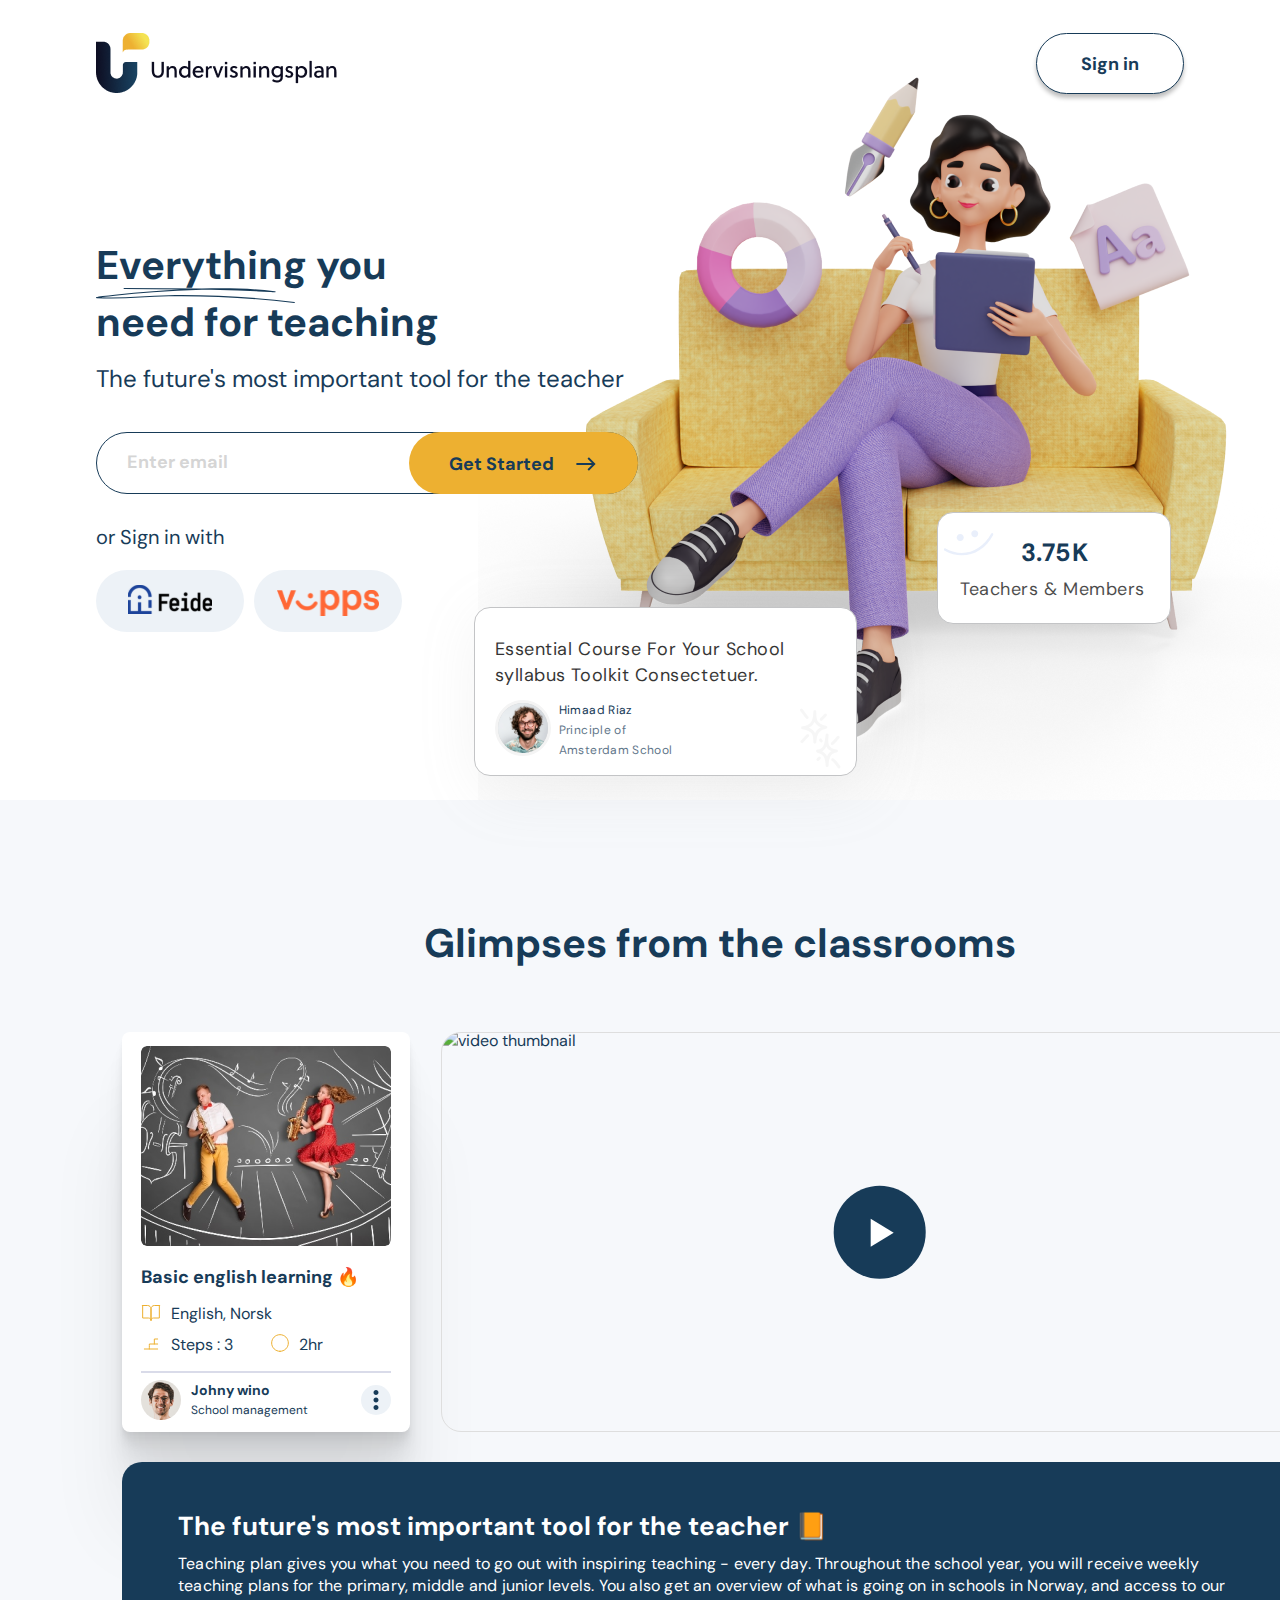
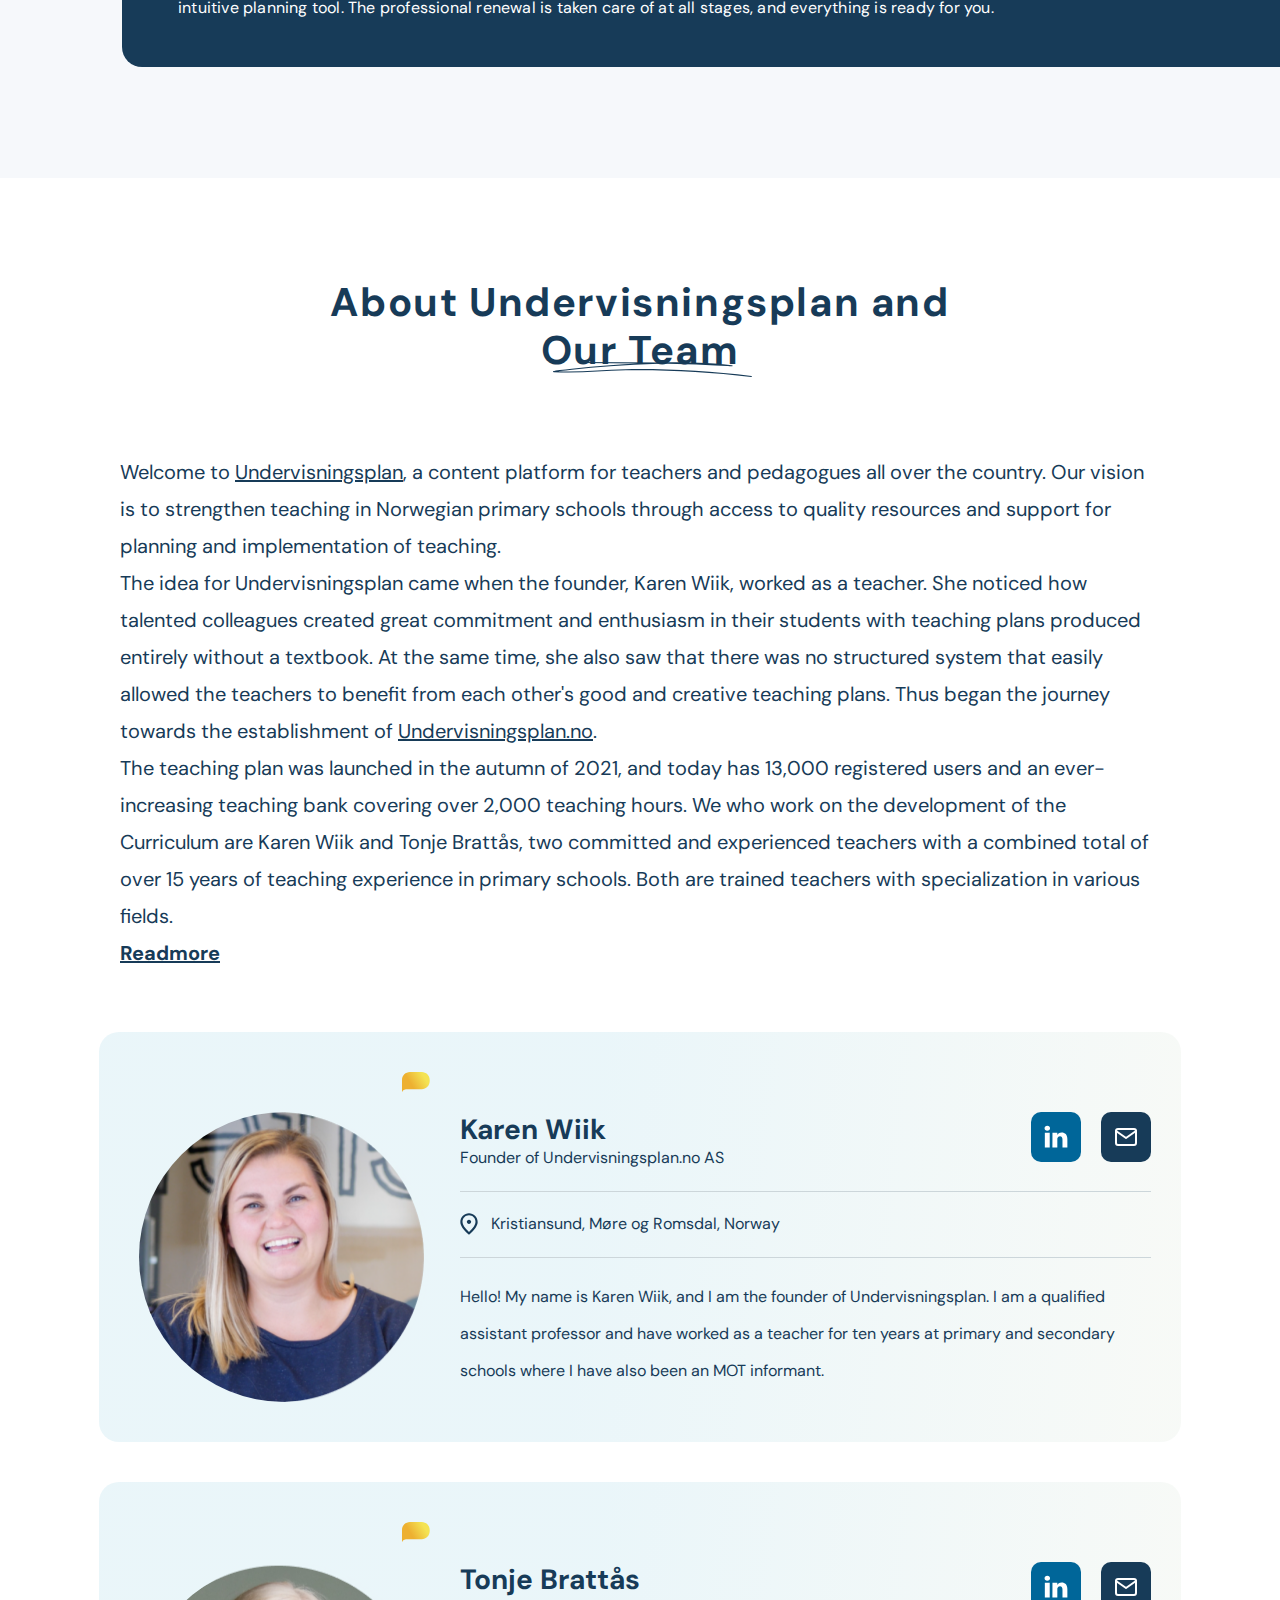
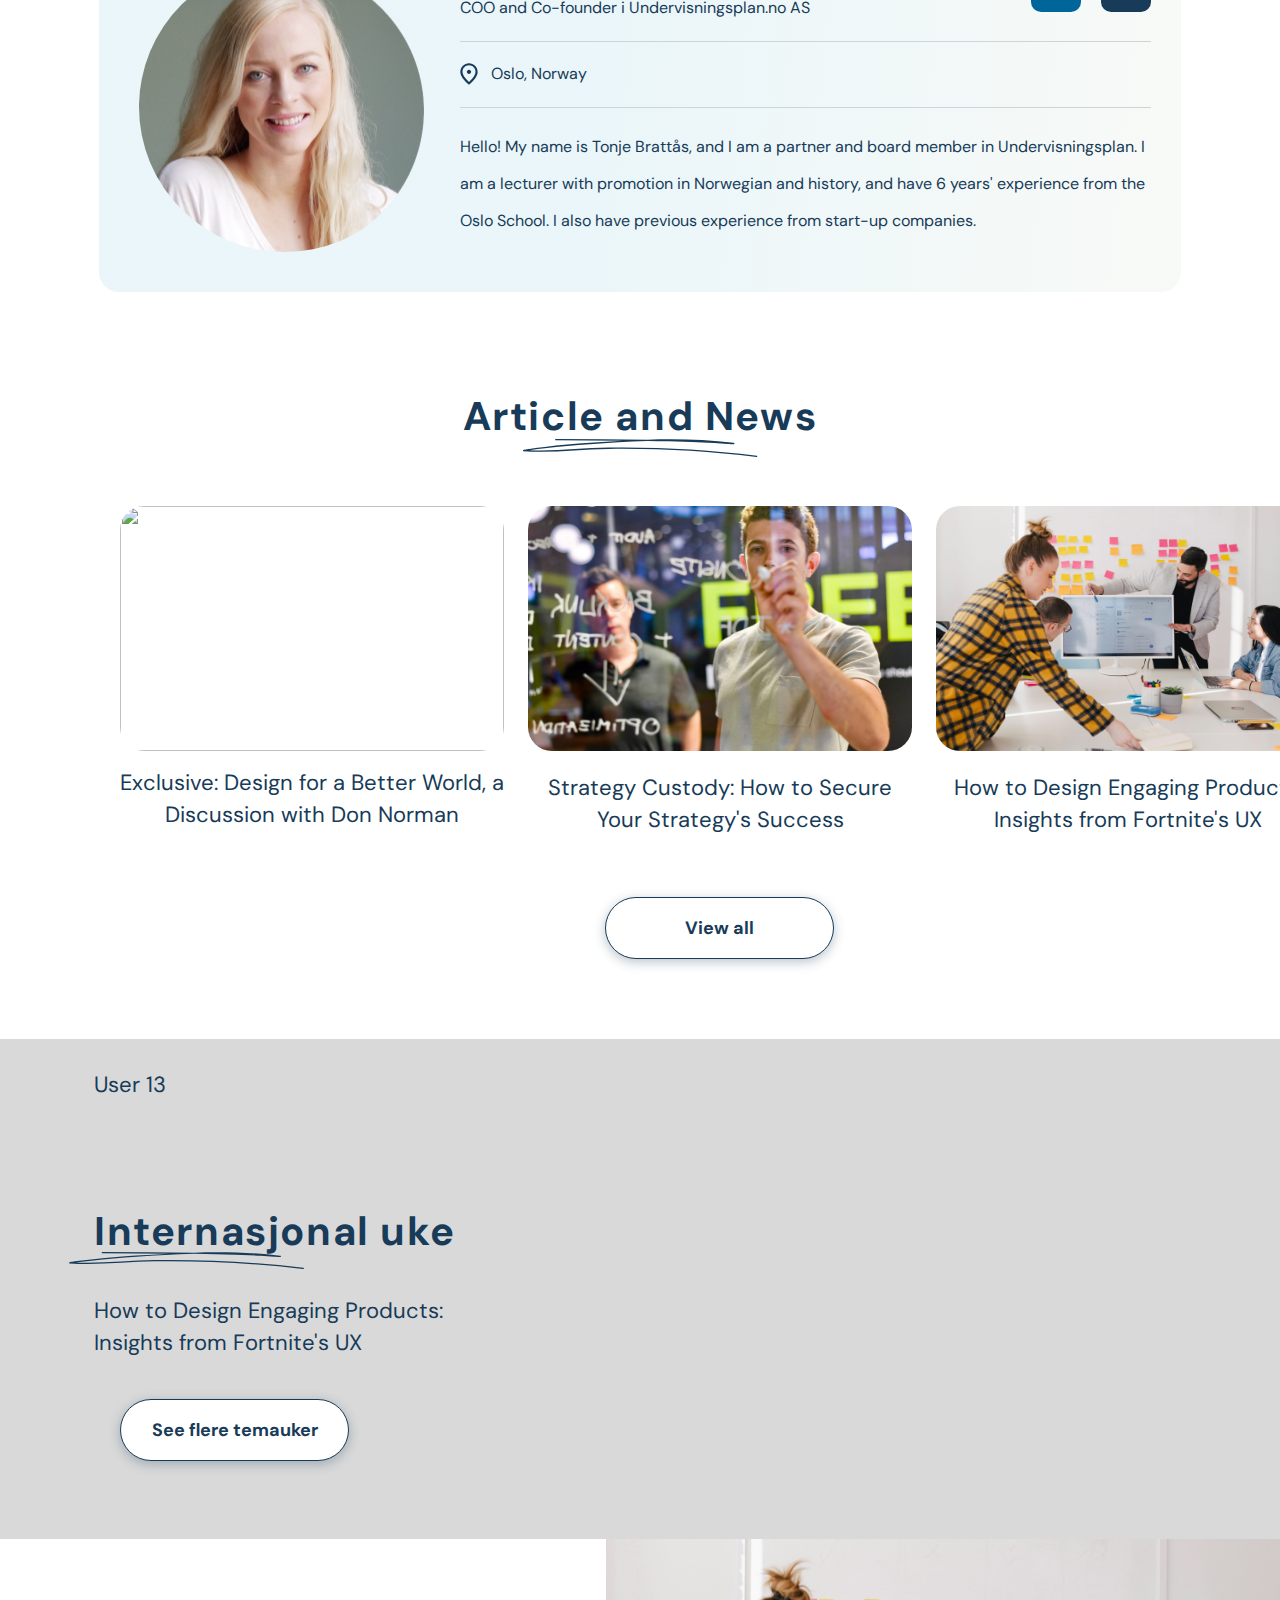
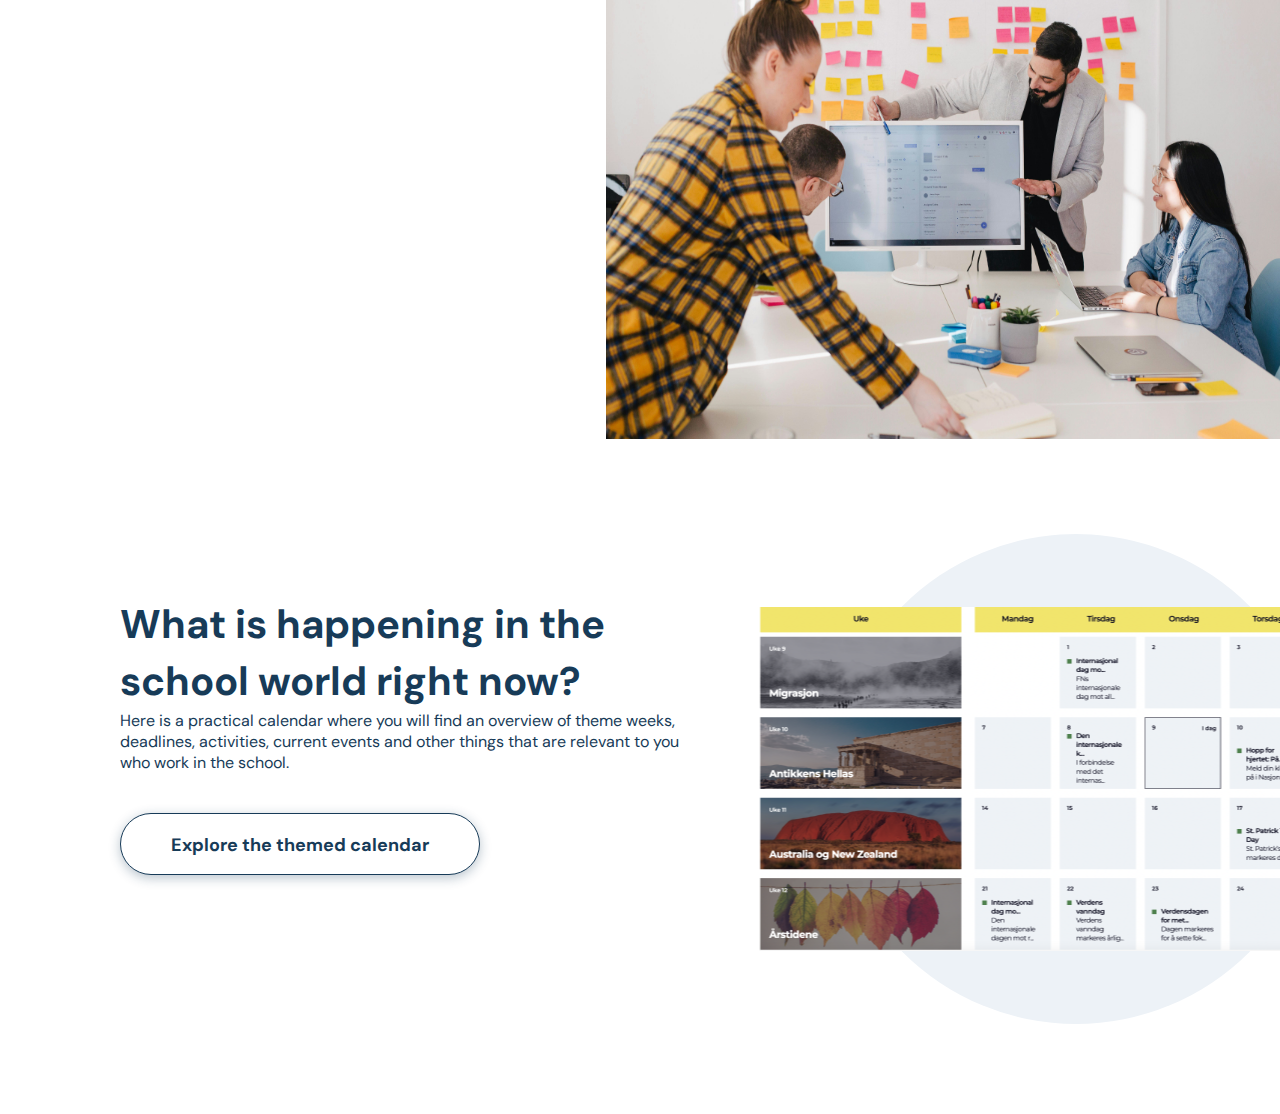
==== index.html @ 531b6f00 "other pages" ====
<!DOCTYPE html>
<html>
    <head lang="en">
        <title>Undervisnings-plan</title>
        <link rel="stylesheet" href="assets/fonts/fonts.css">
        <link rel="stylesheet" href="assets/styles/style.css">
    </head>
    <body>
        <div class="landing-page">
            <nav class="navbar">
                <a href="#" class="logo nav-item">
                    <img src="assets/images/logo.png" alt="undervisnings plan logo" class="logo-img">
                </a>
                <a href="#sign-in-form" class="sign-in-btn">
                    <button type="button">Sign in</button>
                </a>
            </nav>
            <div class="hero-section">
                <div class="hero-heading">
                    <h1>Everything you<br>need for teaching
                        <!--lines svg-->
                        <img src="assets/images/lines-landing-page.svg" alt="scribbled lines" class="lines">
                    </h1>
                </div>
                <p class="slogan">The future's most important tool for the teacher</p>
                <div class="get-mail-wrapper">
                    <input type="text" placeholder="Enter email">
                    <button type="button"><p>Get Started</p>
                        <!--arrow svg-->
                        <svg width="25" height="25" viewBox="0 0 25 25" fill="none" xmlns="http://www.w3.org/2000/svg">
                            <g clip-path="url(#clip0_4094_10)">
                            <path d="M15.5 5.5L14.09 6.91L18.67 11.5H2.5V13.5H18.67L14.08 18.09L15.5 19.5L22.5 12.5L15.5 5.5Z" fill="#173B58"/>
                            </g>
                            <defs>
                            <clipPath id="clip0_4094_10">
                            <rect width="24" height="24" fill="white" transform="translate(0.5 0.5)"/>
                            </clipPath>
                            </defs>
                        </svg>                            
                    </button>
                </div>
                <p class="side-text">or Sign in with</p>
                <div class="child-company-logo">
                    <div class="feide-logo">
                        <img src="assets/images/logo1.svg" alt="child company feide's logo">
                    </div>
                    <div class="vapps-logo">
                        <img src="assets/images/logo2.svg" alt="child company vapps' logo">
                    </div>
                </div>
            </div>
            <div class="hero-img">
                <img src="assets/images/hero-image.png" alt="a girl sitting on sofa with tablet and electronic pen, with things flying around for visual purposes">
            </div>
            <div class="num-members">
                <img src="assets/images/smile.svg" alt="graphic smile">
                <h1 class="num">3.75K</h1>
                <p>Teachers & Members</p>
            </div>
            <div class="hero-testimonial">
                <p>Essential Course For Your School syllabus Toolkit Consectetuer.</p>
                <div class="profile">
                    <div class="circle">
                        <img src="assets/images/christian-hero.jpg" alt="a professional photo of a man">
                    </div>
                    <div class="profile-info">
                        <p class="name">Himaad Riaz</p>
                        <p class="pos">Principle of Amsterdam School</p>
                    </div>
                </div>
                <img src="assets/images/stars.svg" alt="twinkle emoji">
            </div>
        </div>
        <div class="content-container">
            <h1>Glimpses from the classrooms</h1>
            <div class="content-card">
                <img class="card-img" src="assets/images/about-card-image.png" alt="two people playing horn with a musical drawing in the background">
                <h1>Basic english learning <span>🔥</span></h1>
                <div class="card-info">
                    <div class="card-info-item">
                        <img src="assets/images/book-open.svg" alt="opened book icon">
                        <p>English, Norsk</p>
                    </div>
                    <div class="card-info-item">
                        <img src="assets/images/bar-chart.svg" alt="steps icon">
                        <p>Steps : 3</p>
                    </div>
                    <div class="card-info-item">
                        <img src="assets/images/clock.svg" alt="clock icon">
                        <p>2hr</p>
                    </div>
                </div>
                <hr>
                <div class="card-author-info">
                    <div class="profile-img">
                        <img src="assets/images/alexander-hipp-iEEBWgY_6lA-unsplash.jpg" alt="a professional photo of man">
                    </div>
                    <div class="profile-info">
                        <h1>Johny wino</h1>
                        <p>School management</p>
                    </div>
                    <div class="menu">
                        <!--options menu button-->
                        <svg width="6" height="20" viewBox="0 0 6 20" fill="none" xmlns="http://www.w3.org/2000/svg">
                            <path d="M3 5C4.375 5 5.5 3.875 5.5 2.5C5.5 1.125 4.375 0 3 0C1.625 0 0.5 1.125 0.5 2.5C0.5 3.875 1.625 5 3 5ZM3 7.5C1.625 7.5 0.5 8.625 0.5 10C0.5 11.375 1.625 12.5 3 12.5C4.375 12.5 5.5 11.375 5.5 10C5.5 8.625 4.375 7.5 3 7.5ZM3 15C1.625 15 0.5 16.125 0.5 17.5C0.5 18.875 1.625 20 3 20C4.375 20 5.5 18.875 5.5 17.5C5.5 16.125 4.375 15 3 15Z" fill="#173B58"/>
                        </svg>                            
                    </div>
                </div>
            </div>
            <div class="video-container">
                <!-- <video src=""></video> --> <!--if using video, we can add javascript to play and pause based on click event on play button-->
                <img src="assets/images/tim-mossholder-WE_Kv_ZB1l0-unsplash.jpg" alt="video thumbnail">
                <button class="play-button" id="playButton"></button>
            </div>
            <div class="about-content">
                <h1>The future's most important tool for the teacher 📙</h1>
                <p>Teaching plan gives you what you need to go out with inspiring teaching - every day. Throughout the school year, you will receive weekly teaching plans for the primary, middle and junior levels. You also get an overview of what is going on in schools in Norway, and access to our intuitive planning tool. The professional renewal is taken care of at all stages, and everything is ready for you.</p>
            </div>
        </div>
        <div class="about-team">
            <div class="about-heading">
                <h1>About Undervisningsplan and<br>Our Team
                <!--lines svg-->
                <img src="assets/images/lines-landing-page.svg" alt="scribbled lines" class="lines">
                </h1>
            </div>
            <p>Welcome to <span>Undervisningsplan</span>, a content platform for teachers and pedagogues all over the country. Our vision is to strengthen teaching in Norwegian primary schools through access to quality resources and support for planning and implementation of teaching.<br>
            The idea for Undervisningsplan came when the founder, Karen Wiik, worked as a teacher. She noticed how talented colleagues created great commitment and enthusiasm in their students with teaching plans produced entirely without a textbook. At the same time, she also saw that there was no structured system that easily allowed the teachers to benefit from each other's good and creative teaching plans. Thus began the journey towards the establishment of <span>Undervisningsplan.no</span>.<br>
            The teaching plan was launched in the autumn of 2021, and today has 13,000 registered users and an ever-increasing teaching bank covering over 2,000 teaching hours. We who work on the development of the Curriculum are Karen Wiik and Tonje Brattås, two committed and experienced teachers with a combined total of over 15 years of teaching experience in primary schools. Both are trained teachers with specialization in various fields.<br>
            <a href="#">Readmore</a></p>
            <div class="team-profile">
                <div class="mem-profile">
                    <img src="assets/images/chat-bubble.svg" alt="yellow chat bubble" class="chat-bubble">
                    <div class="team-profile-img">
                        <img src="assets/images/profile.png" alt="a professional photo"> <!--cannot download-->
                    </div>
                    <div class="head-content">
                        <div class="mem-info">
                            <p class="name">Karen Wiik</p>
                            <p class="pos">Founder of Undervisningsplan.no AS</p>
                        </div>
                        <div class="contact-links">
                            <a href="#" class="linked-in"><img src="assets/images/linked-in.svg" alt="linkedin logo"></a>
                            <a href="#" class="mail"><img src="assets/images/mail.svg" alt="envelope icon"></a>
                        </div>
                    </div>
                    <hr>
                    <div class="address">
                        <img src="assets/images/location.svg" alt="navigation icon" class="location">
                        <p>Kristiansund, Møre og Romsdal, Norway</p>
                    </div>
                    <hr>
                    <p class="intro">Hello! My name is Karen Wiik, and I am the founder of Undervisningsplan. I am a qualified assistant professor and have worked as a teacher for ten years at primary and secondary schools where I have also been an MOT informant.</p>
                </div>
                <div class="mem-profile">
                    <img src="assets/images/chat-bubble.svg" alt="yellow chat bubble" class="chat-bubble">
                    <div class="team-profile-img">
                        <img src="assets/images/profile-2.png" alt="a professional photo"> <!--cannot download-->
                    </div>
                    <div class="head-content">
                        <div class="mem-info">
                            <p class="name">Tonje Brattås</p>
                            <p class="pos">COO and Co-founder i Undervisningsplan.no AS</p>
                        </div>
                        <div class="contact-links">
                            <a href="#" class="linked-in"><img src="assets/images/linked-in.svg" alt="linkedin logo"></a>
                            <a href="#" class="mail"><img src="assets/images/mail.svg" alt="envelope icon"></a>
                        </div>
                    </div>
                    <hr>
                    <div class="address">
                        <img src="assets/images/location.svg" alt="navigation icon" class="location">
                        <p>Oslo, Norway</p>
                    </div>
                    <hr>
                    <p class="intro">Hello! My name is Tonje Brattås, and I am a partner and board member in Undervisningsplan. I am a lecturer with promotion in Norwegian and history, and have 6 years' experience from the Oslo School. I also have previous experience from start-up companies.</p>
                </div>
            </div>
        </div>
        <div class="news">
            <div class="news-heading">
                <h1>Article and News
                    <!--lines svg-->
                    <img src="assets/images/lines-landing-page.svg" alt="scribbled lines" class="lines">
                </h1>
                <div class="news-card">
                    <div class="news-card-item">
                        <img src="assets/images/mailchimp-Hv9CS6KZayQ-unsplash.jpg" alt="">
                        <p>Exclusive: Design for a Better World, a Discussion with Don Norman</p>
                    </div>
                    <div class="news-card-item">
                        <img src="assets/images/diggity-marketing-s8HyIEe7lF0-unsplash.jpg" alt="">
                        <p>Strategy Custody: How to Secure Your Strategy's Success</p>
                    </div>
                    <div class="news-card-item">
                        <img src="assets/images/jason-goodman-bzqU01v-G54-unsplash.jpg" alt="">
                        <p>How to Design Engaging Products: Insights from Fortnite's UX</p>
                    </div>
                </div>
                <button class="expand"><a href="#">View all</a></button>
            </div>
        </div>
        <div class="content-ad">
            <div class="content-text">
                <p>User 13</p>
                <h1>Internasjonal uke
                    <!--lines svg-->
                    <img src="assets/images/lines-landing-page.svg" alt="scribbled lines" class="lines">
                </h1>
                <p>How to Design Engaging Products:<br>
                    Insights from Fortnite's UX</p>
                <button class="expand"><a href="#">See flere temauker</a></button>
            </div>
            <div class="slider">
                <img src="assets/images/jason-goodman-bzqU01v-G54-unsplash.jpg" alt="" class="slider-img" width="674px" height="500px">
            </div>
        </div>
        <div class="happening-container">
            <div class="happening-content">
                <h1>What is happening in the school world right now?</h1>
                <p>Here is a practical calendar where you will find an overview of theme weeks, deadlines, activities, current events and other things that are relevant to you who work in the school.</p>
                <button class="expand"><a href="#">Explore the themed calendar</a></button>
            </div>
            <div class="happening-circle">
                <img src="assets/images/calendar.png" alt="calendar image" class="calendar">
            </div>
        </div>
    </body>
</html>
---- assets/fonts/fonts.css ----
@font-face {
    font-family: 'DM Sans 9pt';
    src: url('DMSans-9ptItalic.woff2') format('woff2'),
        url('DMSans-9ptItalic.woff') format('woff');
    font-weight: normal;
    font-style: italic;
    font-display: swap;
}

@font-face {
    font-family: 'DM Sans 9pt';
    src: url('DMSans-9ptRegular.woff2') format('woff2'),
        url('DMSans-9ptRegular.woff') format('woff');
    font-weight: normal;
    font-style: normal;
    font-display: swap;
}

@font-face {
    font-family: 'DM Sans 18pt';
    src: url('DMSans18pt-Regular.woff2') format('woff2'),
        url('DMSans18pt-Regular.woff') format('woff');
    font-weight: normal;
    font-style: normal;
    font-display: swap;
}

@font-face {
    font-family: 'DM Sans 18pt';
    src: url('DMSans18pt-Italic.woff2') format('woff2'),
        url('DMSans18pt-Italic.woff') format('woff');
    font-weight: normal;
    font-style: italic;
    font-display: swap;
}

@font-face {
    font-family: 'DM Sans 18pt';
    src: url('DMSans18pt-ExtraBold.woff2') format('woff2'),
        url('DMSans18pt-ExtraBold.woff') format('woff');
    font-weight: bold;
    font-style: normal;
    font-display: swap;
}

@font-face {
    font-family: 'DM Sans 18pt';
    src: url('DMSans18pt-Black.woff2') format('woff2'),
        url('DMSans18pt-Black.woff') format('woff');
    font-weight: 900;
    font-style: normal;
    font-display: swap;
}

@font-face {
    font-family: 'DM Sans 18pt';
    src: url('DMSans18pt-Bold.woff2') format('woff2'),
        url('DMSans18pt-Bold.woff') format('woff');
    font-weight: bold;
    font-style: normal;
    font-display: swap;
}

@font-face {
    font-family: 'DM Sans 24pt';
    src: url('DMSans24pt-Bold.woff2') format('woff2'),
        url('DMSans24pt-Bold.woff') format('woff');
    font-weight: bold;
    font-style: normal;
    font-display: swap;
}

@font-face {
    font-family: 'DM Sans';
    src: url('DMSans-Regular.woff2') format('woff2'),
        url('DMSans-Regular.woff') format('woff');
    font-weight: normal;
    font-style: normal;
    font-display: swap;
}

@font-face {
    font-family: 'DM Sans 36pt';
    src: url('DMSans36pt-Bold.woff2') format('woff2'),
        url('DMSans36pt-Bold.woff') format('woff');
    font-weight: bold;
    font-style: normal;
    font-display: swap;
}

@font-face {
    font-family: 'DM Sans 24pt';
    src: url('DMSans24pt-ExtraBold.woff2') format('woff2'),
        url('DMSans24pt-ExtraBold.woff') format('woff');
    font-weight: bold;
    font-style: normal;
    font-display: swap;
}

@font-face {
    font-family: 'DM Sans';
    src: url('DMSans-ExtraBold.woff2') format('woff2'),
        url('DMSans-ExtraBold.woff') format('woff');
    font-weight: bold;
    font-style: normal;
    font-display: swap;
}

@font-face {
    font-family: 'DM Sans 36pt';
    src: url('DMSans36pt-ExtraBold.woff2') format('woff2'),
        url('DMSans36pt-ExtraBold.woff') format('woff');
    font-weight: bold;
    font-style: normal;
    font-display: swap;
}

@font-face {
    font-family: 'DM Sans 36pt';
    src: url('DMSans36pt-Regular.woff2') format('woff2'),
        url('DMSans36pt-Regular.woff') format('woff');
    font-weight: normal;
    font-style: normal;
    font-display: swap;
}

@font-face {
    font-family: 'DM Sans 24pt';
    src: url('DMSans24pt-Regular.woff2') format('woff2'),
        url('DMSans24pt-Regular.woff') format('woff');
    font-weight: normal;
    font-style: normal;
    font-display: swap;
}

@font-face {
    font-family: 'DM Sans';
    src: url('DMSans-Bold.woff2') format('woff2'),
        url('DMSans-Bold.woff') format('woff');
    font-weight: bold;
    font-style: normal;
    font-display: swap;
}

@font-face {
    font-family: 'DM Sans 36pt';
    src: url('DMSans36pt-Black.woff2') format('woff2'),
        url('DMSans36pt-Black.woff') format('woff');
    font-weight: 900;
    font-style: normal;
    font-display: swap;
}

@font-face {
    font-family: 'DM Sans 36pt';
    src: url('DMSans36pt-Italic.woff2') format('woff2'),
        url('DMSans36pt-Italic.woff') format('woff');
    font-weight: normal;
    font-style: italic;
    font-display: swap;
}
---- assets/styles/style.css ----
*, *:before, *:after{
    box-sizing: border-box;
    padding:0;
    margin:0;
    font-family: 'DM Sans', sans-serif;
}

li, a{
    text-decoration: none;
}

input,textarea{
    outline:none
}

button,input{
    outline:none;
    border:none;
}

button:hover, a:hover{
    cursor: pointer;
}

body{
    --primary-color: rgba(23, 59, 88, 1);
    --secondary-color: rgba(237, 176, 49, 1);
    --tertiary-color: rgba(30, 30, 30, 1);
    --background-var: #F6F8FB;
    background-color: #fff;
    color: var(--primary-color);
    font-family: 'DM Sans', sans-serif;
}

.landing-page{
    position: relative;
    height: 50rem;
}

nav.navbar{
    padding: 33px 96px;
    display: flex;
    justify-content: space-between;
}

.sign-in-btn button{
    width: 148px;
    height: 61px;
    padding: 20px 39.5px;
    border-radius: 50px;
    border: 1px solid var(--primary-color);
    background-color: #fff;
    color:#183C59;
    box-shadow: 0 4px 4px rgba(0, 0, 0, 0.25);

    font-style: normal;
    font-weight: 700;
    font-size: 18px;
    line-height: 20px;
    text-align: center;
}

.hero-section{
    width: 886px;
    height: 395px;
    margin: 106px 458px 172px 96px;
    position: relative;
}

h1{
    font-style: normal;
    font-weight: 700;
    font-size: 40px;
    line-height: 57px;
    color: var(--primary-color);
}

.hero-heading > h1 {
    position: relative;
}
 
.hero-heading img.lines{
    position: absolute;
    top: 45%;
    left: 0%;
}

.hero-section > p.slogan{
    font-size: 24px;
    font-weight: 500;
    line-height: 46px;
    color: var(--primary-color);
    margin: 5px 0 30px;
}

.get-mail-wrapper{
    position: relative;
    width: 542px;
    height: 62px;
}

.get-mail-wrapper > input{
    width: inherit;
    height: inherit;
    border-radius: 100px;
    border: 1px solid var(--primary-color);
    padding: 21px 30px;
}

.get-mail-wrapper>input::placeholder{
    font-size: 18px;
    font-weight: 700;
    line-height: 20px;
    opacity: 0.3;
}

.get-mail-wrapper > button{
    position: absolute;
    right: 0%;
    width: 229px;
    height: 62px;
    padding: 20px 40px;
    border-radius: 56px;
    background-color: var(--secondary-color);
    border: 0px;
}

.get-mail-wrapper > button > p{
    display: inline-block;
    color: var(--primary-color);
    font-size: 18px;
    font-weight: 700;
    line-height: 20px;
    transform: translateY(-6.5px);
}

.get-mail-wrapper > button > svg{
    width: 24px;
    height: 24px;
    margin-left: 17px;
}

.hero-section > p.side-text{
    font-size: 20px;
    font-weight: 500;
    line-height: 46px;
    margin: 20px 0px 10px;
    color: var(--primary-color);
}

.hero-section > .child-company-logo{
    display: flex;
    gap: 10px;
}

.hero-section > .child-company-logo > div{
    width: 148px;
    height: 62px;
    background-color: rgba(237, 242, 247, 1);
    border-radius: 56px;
}

.feide-logo{
    padding: 15px 32px 18px;
}

.vapps-logo{
    padding: 20px 23px 16px;
}

.hero-img{
    position: absolute;
    right: 0%;
    top: 0;
    z-index: -1;
}

.num-members{
    position: absolute;
    right: 8.5%;
    bottom: 22%;
    width: 234px;
    height: 112px;
    border-radius: 16px;
    border: 1px solid rgba(195, 196, 198, 1);
    background-color: rgba(255, 255, 255, 1);
}

.num-members > img{
    position: absolute;
    top: 5px;
    left: 5px;
}

.num-members > h1.num{
    margin: 24px 82.5px 0px;
    font-size: 25px;
    font-weight: 700;
    line-height: 32.55px;
    letter-spacing: 0.03em;
    color: var(--primary-color);
}    

.num-members > p{
    margin: 8px 22px 24px;
    opacity: 80%;
    font-size: 18px;
    font-weight: 400;
    line-height: 23.44px;
    letter-spacing: 0.03em;
    color: var(--tertiary-color);
}

.hero-testimonial{
    /* display: grid;
    grid-template-columns: 1.5fr 0.5fr;
    grid-template-rows: repeat(2, 1fr);
    width: 300px; */

    border-radius: 16px;
    border: 1px solid rgba(195, 196, 198, 1);
    box-shadow: 8px 12px 64px 0px rgba(164, 164, 164, 0.15);
    background-color: rgba(255, 255, 255, 1);
    
    position: absolute;
    bottom: 3%;
    left: 37%;
}

.hero-testimonial > p{
    font-size: 18px;
    font-weight: 400;
    line-height: 26px;
    letter-spacing: 0.03em;
    opacity: 90%;
    color:var(--tertiary-color);
    width: 341.79px;
    margin: 28px 20px 12px;
    /* grid-area: 1 / 1 / 2 / 2; */
}

.profile {
    margin: 0 9.47px 16px 20px;
    /* grid-area: 2 / 1 / 3 / 2; */
}

.circle {
    width: 56.16px;
    height: 56.16px;
    border: 3px solid rgba(244, 244, 244, 1);
    background-color: rgba(217, 217, 217, 1);
    border-radius: 50%;
    overflow: hidden;
    float: left;
    margin-right: 8px;
}

.profile-info{
    height: 56.16px;
    padding: 5.58px 0px;
}

.circle img{
    width: calc(397.6px/4);
    height: calc(265.2px/4);
    object-fit: cover;
    /* transform: scale(0.05); */
    transform: translate(-35%, -5%);
}

p.name {
    font-size: 18px;
    font-weight: 700;
    line-height: 23.44px;
    letter-spacing: 0.03em;
    color: var(--tertiary-color);
}

p.pos {
    opacity: 70%;
    font-size: 14px;
    font-weight: 500;
    line-height: 18.23px;
    letter-spacing: 0.03em;
    color: var(--tertiary-color);
}

.hero-testimonial > img{
    width: 72.16px;
    height: 72.16px;
    /* grid-area: 2 / 2 / 3 / 3; */
    position: absolute;
    right: 0;
    bottom: 0;
}

.content-container {
    height: 61.125rem;
    background-color: rgba(246, 248, 251, 1);
    padding: 115px 122px 114px;
    display: grid;
    /* grid-template-columns: 1fr 2fr; */
    grid-template-areas:
            "head head"
            "card container"
            "info info";
}

.content-container > h1{
    text-align: center;
    margin-bottom: 60px;
    grid-area: head;
}

.content-card {
    grid-area: card;
    width: 288px;
    height: 400px;
    border-radius: 8px;
    background-color: rgba(255, 255, 255, 1);
    box-shadow: 0px 2.77px 2.21px 0px rgba(0, 0, 0, 0.02), 
                0px 6.65px 5.32px 0px rgba(0, 0, 0, 0.03),
                0px 12.52px 10.02px 0px rgba(0, 0, 0, 0.04),
                0px 22.34px 17.87px 0px rgba(0, 0, 0, 0.04),
                0px 41.78px 33.42px 0px rgba(0, 0, 0, 0.05),
                0px 100px 80px 0px rgba(0, 0, 0, 0.07);
    padding: 14px 19px;
    margin-right: 31px;
}

.content-card > .card-img{
    width: 250px;
    height: 200px;
    border-radius: 6px;
    margin-bottom: 16px;
}

.content-card > h1{
    font-size: 18px;
    font-weight: 700;
    line-height: 20px;
    margin-bottom: 16px;
}

.content-card > h1 > span{
    font-size: 18px;
    font-weight: 400;
    line-height: 20px;
}

.card-info{
    display: grid;
    grid-template-columns: 1fr 1fr;
    grid-template-rows: 1fr 1fr;
    margin-bottom: 16px;
    grid-gap: 10px;
}

.card-info-item:nth-of-type(1){
    grid-column: span 2;
}

.card-info-item > img{
    float: left;
    margin-right: 10px;
}

.content-card hr{
    width: 250px;
    border: 0;
    border-bottom: 2px solid rgba(217, 219, 233, 1);
}

.card-author-info{
    margin-top: 7px;
}

.profile-img {
    width: 40px;
    height: 40px;
    border-radius: 50%;
    margin-right: 10px;
    float: left;
    overflow: hidden;
}

.profile-img > img{
    width: calc(311px/5);
    height: calc(311px/5);
    object-fit: cover;
    /* border-radius: 50%; */
    transform: translate(-18%, 0%);
}

.profile-info{
    padding: 0;
    width: 136px;
    display: inline-block;
}

.profile-info h1{
    font-size: 14px;
    font-weight: 700;
    line-height: 20px;
    color: var(--primary-color);
}

.profile-info p{
    font-size: 12px;
    font-weight: 400;
    line-height: 20px;
    color: var(--primary-color);
}

.card-author-info > .menu{
    width: 30px;
    height: 30px;
    border-radius: 50%;
    background-color: rgba(237, 242, 247, 1);

    display: inline-flex;
    justify-content: center;
    align-items: center;
    float: right;
    margin-top: 5px;
}

.video-container{
    grid-area: container;
    --container-width: 877px;
    width: var(--container-width);
    height: 400px;
    border-radius: 20px;
    border: 1px solid rgba(222, 222, 222, 1);
    overflow: hidden;

    position: relative;
}

.video-container > img{
    width: calc(9000px/10);
    height: calc(6000px/10);
    object-fit: cover;
    transform: translateY(-16%);
}

.video-container > button.play-button{
    background-color: var(--primary-color);
    --play-width: calc(var(--container-width)/9.47);
    width: var(--play-width);
    height: var(--play-width); 
    position: absolute;
    top: 50%;
    left: 50%; /*left and top positioning makes it start from the point in the center*/
    transform: translate(-50%, -50%); /*moves up the content to center around that point*/
    z-index: 1;
    border-radius: 50%;
}

.play-button::after {
    content: '';
    display: inline-block;
    position: relative;
    top: 3px;
    left: 3px;
    border-style: solid;
    border-width: 14px 0 14px 23px;
    border-color: transparent transparent transparent white;
  }

.about-content{
    grid-area: info;
    width: 1196px;
    height: 205px;
    border-radius: 20px;
    background-color: var(--primary-color);
    color: rgba(255, 255, 255, 1);
    margin: 30px 0 114px;
    padding: 48px 56px;
}

.about-content h1{
    color: rgba(255, 255, 255, 1);
    font-size: 26px;
    font-weight: 700;
    line-height: 32px;
    text-align: left;
    margin-bottom: 11px;
}

.about-content p{
    font-size: 16px;
    font-weight: 400;
    line-height: 22px;
    letter-spacing: 0.2px;
    text-align: left;
}

.about-team {
    margin: 100px 99px;
}


.about-heading > h1 {
    position: relative;
    line-height: 48px;
    letter-spacing: 0.04em;
    text-align: center;
}
 
.about-heading img.lines{
    position: absolute;
    bottom: -3%;
    left: 42%;
}

.about-team > p{
    font-size: 20px;
    font-weight: 400;
    line-height: 37px;
    margin: 80px 21px 60px;
}

.about-team > p > span{
    text-decoration: underline;
}

.about-team > p > a{
    font-weight: 700;
    color: var(--primary-color);
    text-decoration: underline;
}

.mem-profile{
    height: 410px;
    border-radius: 20px;
    /* opacity: 20%; */
    background: linear-gradient(96.05deg, rgba(150, 209, 227, 0.2) 45.21%, rgba(216, 228, 214, 0.2) 96.81%);
    position: relative;
    padding: 80px 30px 40px 40px;
}

.mem-profile:first-of-type{
    margin-bottom: 40px;
}

.mem-profile > .chat-bubble{
    position: absolute;
    top: 40px;
    left: 303px;
}

.team-profile-img{
    width: 291px;
    height: 290px;
    border-radius: 50%;
    float: left;
    margin-right: 30px;
    overflow: hidden;
}

.team-profile-img img{
    border-radius: 50%;
    object-fit: cover;
    transform: translate(-4%, -4%);
}

.head-content{
    margin-bottom: 22px;
}

.mem-info > p.name{
    font-size: 28px;
    font-weight: 700;
    line-height: 36.46px;
    letter-spacing: 0;
    color: var(--primary-color);
}

.mem-info > p.pos{
    font-size: 16px;
    font-weight: 500;
    line-height: 20.83px;
    letter-spacing: 0;
    color: var(--primary-color);
    opacity: 100%;
}

.mem-info {
    display: inline-block;
}

.contact-links{
    float: right;
    margin-bottom: 7px;
}

.contact-links > a{
    display: inline-flex;
    justify-content: center;
    align-items: center;
    width: 50px;
    height: 50px;
    border-radius: 10px;
}

a.linked-in{
    background-color: rgba(0, 102, 153, 1);
    margin-right: 16px;
}

a.mail{
    background-color: var(--primary-color);
}

a.linked-in > img{
    width: 24px;
    height: 24px;
}

.mem-profile > hr{
    border: 0;
    border-bottom: 1px solid rgba(204, 214, 218, 1);
}

.address > img {
    float: left;
    margin: 21px 13px 21px 0;
}

.address > p{
    display: inline-block;
    margin: 22px 0;
    font-size: 16px;
    font-weight: 500;
    line-height: 20.83px;
    color: var(--primary-color);
    opacity: 100%;
}

.mem-profile > .intro{
    font-size: 16px;
    font-weight: 400;
    line-height: 37px;
    opacity: 100%;
    color: var(--primary-color);
    margin-top: 20px;
}

.news-heading > h1{
    font-size: 40px;
    line-height: 48px;
    letter-spacing: 0.04em;
    text-align: center;
    position: relative;
}

.news-heading > h1 > img{
    position: absolute;
    bottom: -35%;
    left:50%;
    transform: translateX(-50%);
    width: 235px;
}

.news-card{
    margin: 66px 120px 61px;
    display: flex;
    gap: 24px;
}

.news-card > .news-card-item > img{
    width: 384px;
    height: 245px;
    border-radius: 24px;
    margin-bottom: 16px;
}

.news-card > .news-card-item > p{
    font-size: 22px;
    font-weight: 500;
    line-height: 32px;
    text-align: center;
}

button.expand{
    width: 229px;
    height: 62px;
    padding: 20px 40px 21px 40px;
    border-radius: 56px;
    border: 1px solid var(--primary-color);
    background-color: rgba(255, 255, 255, 1);
    box-shadow: 0px 3px 12px 0px rgba(23, 59, 88, 0.3);
    margin: 0 605px 80px;
}

button.expand:hover{
    animation-timing-function: ease-out;
    animation-duration: 300ms;
    animation-name: hover-animation;
}

button.expand > a{
    font-size: 18px;
    font-weight: 700;
    line-height: 20px;
    text-align: center;
    color: var(--primary-color);
    text-decoration: none;
}

@keyframes hover-animation{
    from{
        box-shadow: 0px 3px 12px 0px rgba(23, 59, 88, 0.3);
    }
    to{
        box-shadow: 0px 2px 5px 0px rgba(23, 59, 88, 0.1);
    }
}

.content-ad{
    background-color: rgba(217, 217, 217, 1);
}

.content-text > button.expand{
    padding: 20px 30px;
    margin: 40px 0 0 26px;
}

.content-text{
    display: inline-block;
    margin: 30px 270px 78px 94px;
    width: fit-content;

}

.content-text > h1{
    line-height: 48px;
    letter-spacing: 0.04em;
    position: relative;
    margin-top: 106px;
    margin-bottom: 40px;
}

.content-text > h1 > img{
    position: absolute;
    bottom:-30%;
    left: -7%;
    width: 235px;
}

.content-ad > .slider{
    float: right;
}

.content-text > p{
    font-size: 22px;
    font-weight: 500;
    line-height: 32px;
}

.happening-container{
    display: flex;
    width: fit-content;
}

.happening-content{
    width: 578px;
    margin: 152px 133px 152px 120px;
}

.happening-content > button.expand{
    width: 360px;
    padding: 21px 50px;
    margin:0;
    margin-top:40px;
}

.happening-circle{
    width: 490px;
    height: 490px;
    border-radius: 50%;
    background-color: rgba(237, 242, 247, 1);
    position: relative;
    margin: 90px 120px 90px 0;
}

.happening-circle > img{
    position: absolute;
    top: 50%;
    left: 50%;
    transform: translate(-50%, -50%);
}
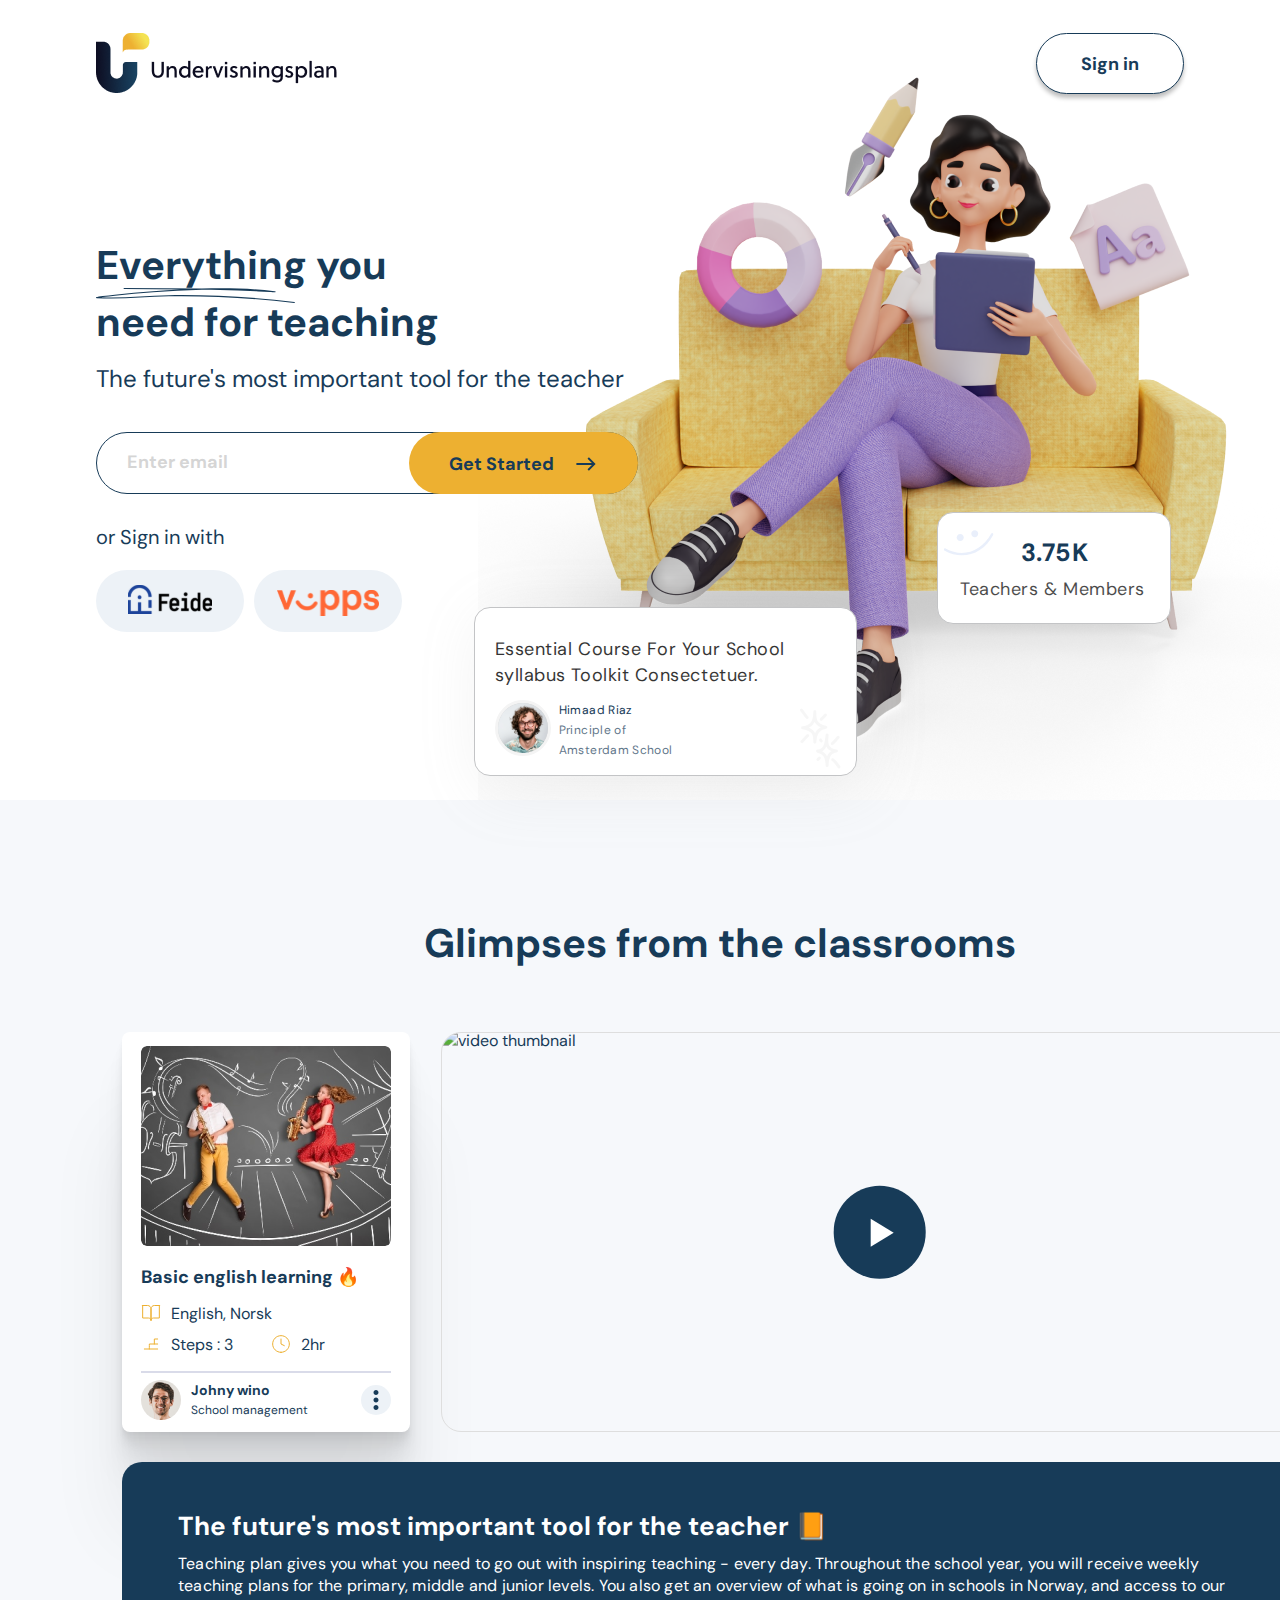
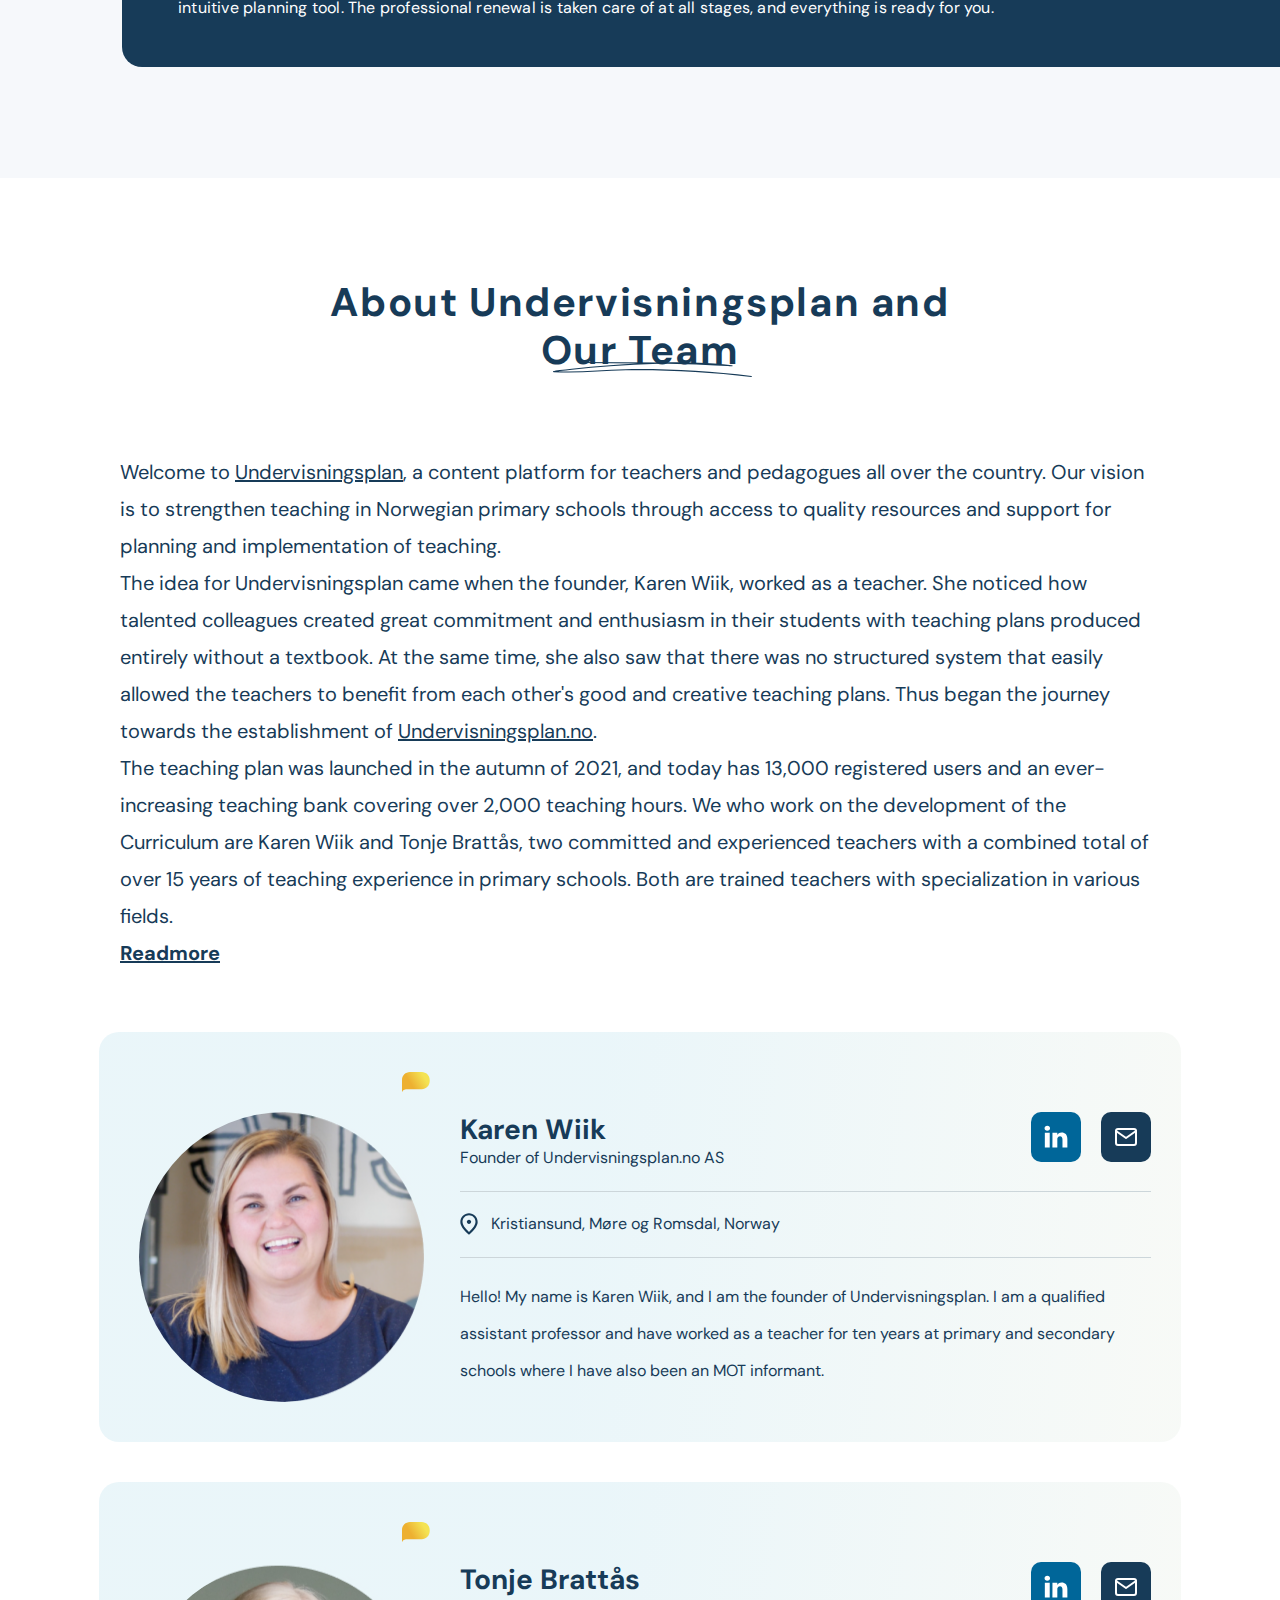
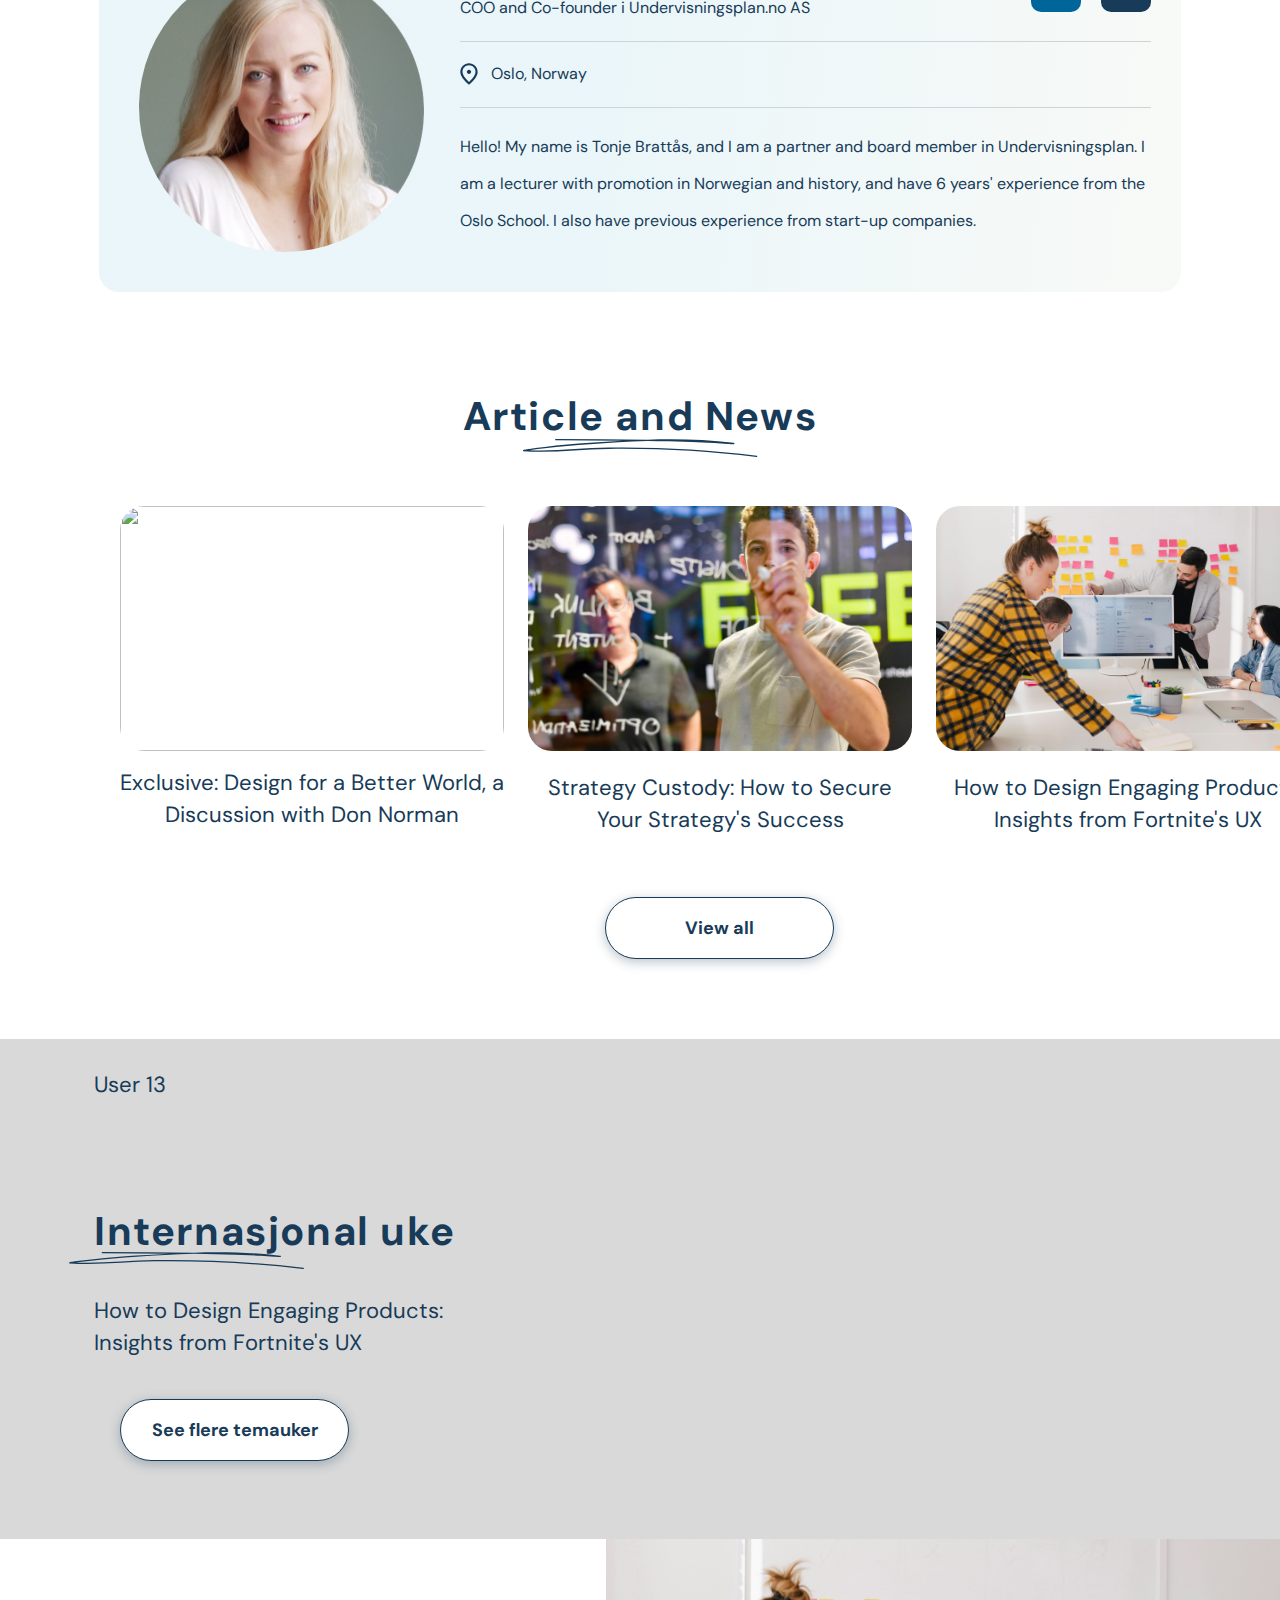
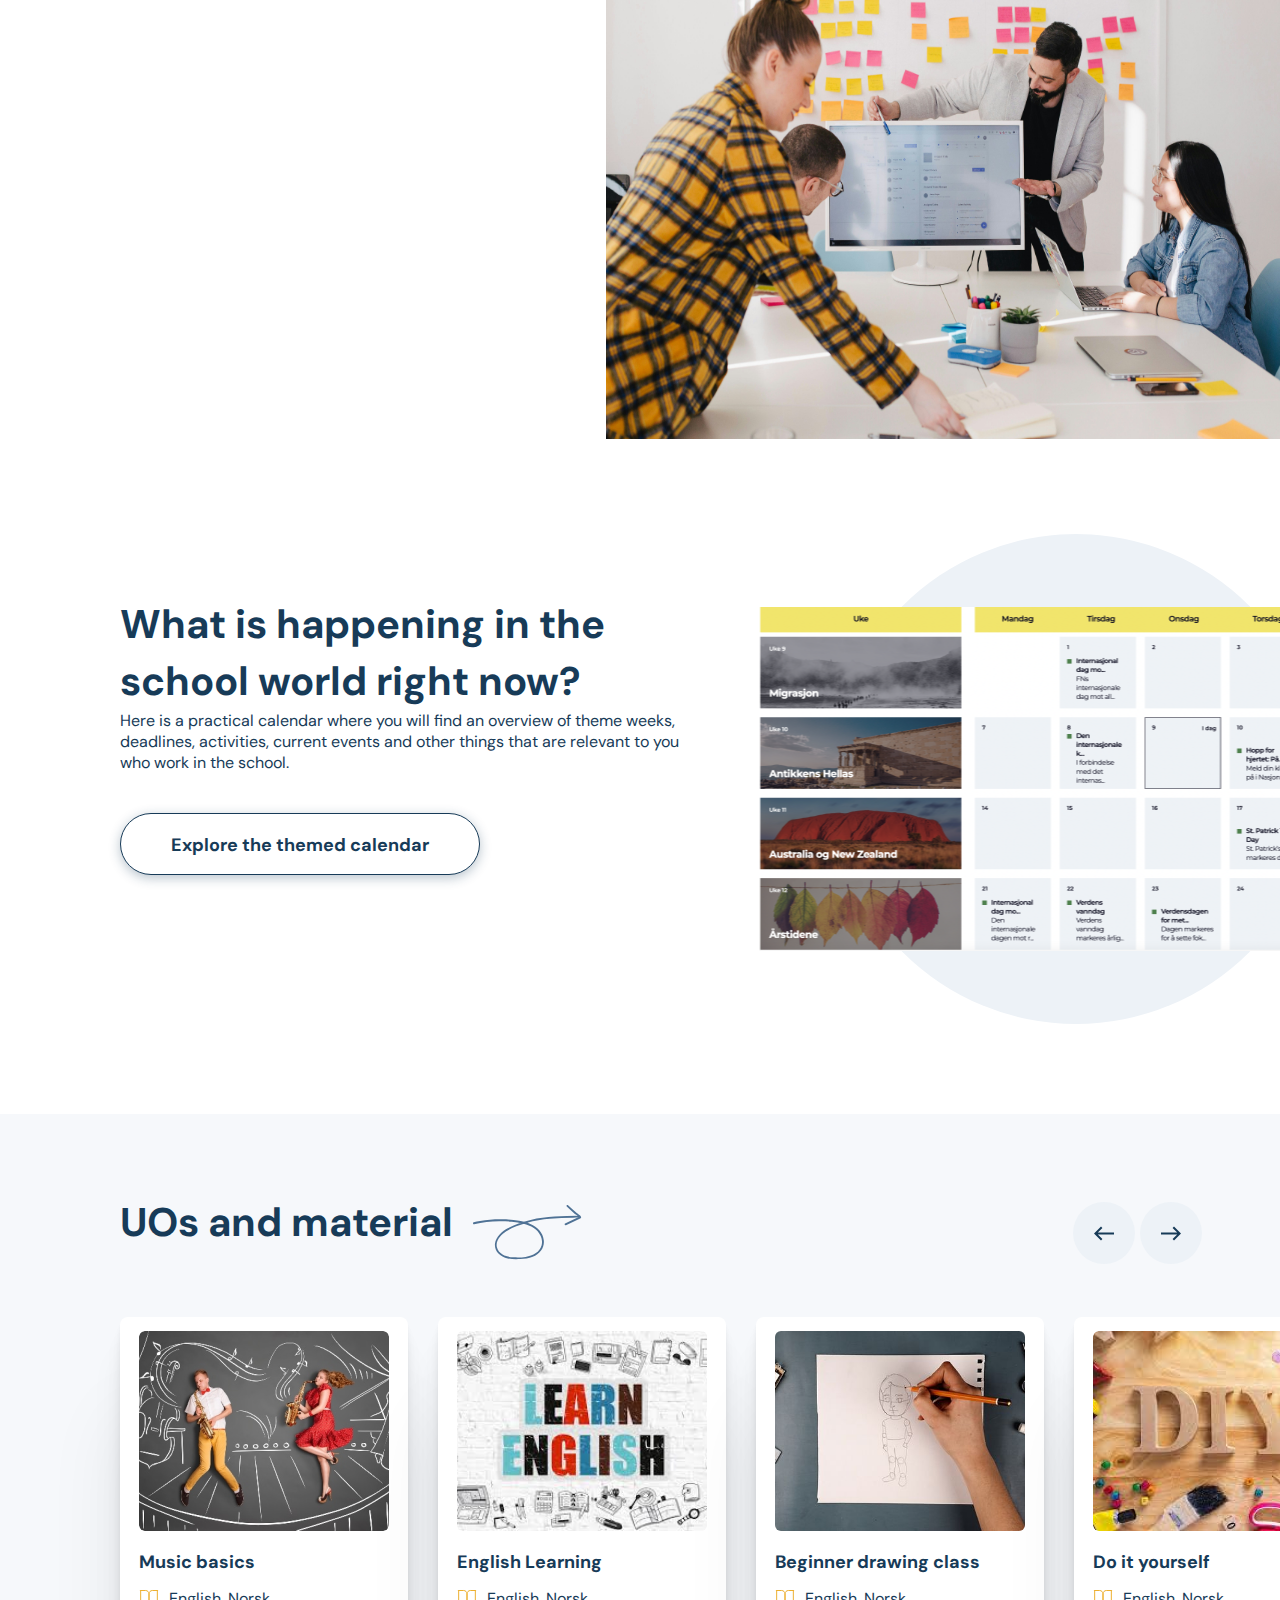
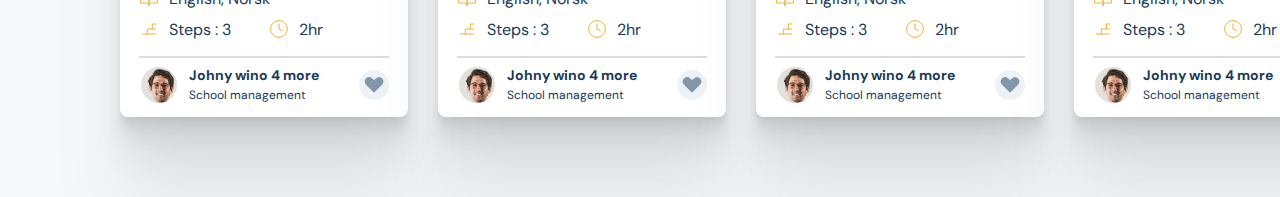
==== commit 45efa291: "Materials" ====
--- a/index.html
+++ b/index.html
@@ -225,5 +225,154 @@
                 <img src="assets/images/calendar.png" alt="calendar image" class="calendar">
             </div>
         </div>
+        <div class="material-container">
+            <h1>UOs and material
+                <img src="assets/images/arrow.svg" alt="a pointing arrow">
+            </h1>
+            <div class="arrow">
+                <div class="left">
+                    <svg width="20" height="15" viewBox="0 0 20 15" fill="none" xmlns="http://www.w3.org/2000/svg">
+                        <path d="M7 0.5L8.41 1.91L3.83 6.5H20V8.5H3.83L8.42 13.09L7 14.5L0 7.5L7 0.5Z" fill="#173B58"/>
+                    </svg>
+                </div>
+                <div class="right">
+                    <svg width="20" height="15" viewBox="0 0 20 15" fill="none" xmlns="http://www.w3.org/2000/svg">
+                        <path d="M13 0.5L11.59 1.91L16.17 6.5H0V8.5H16.17L11.58 13.09L13 14.5L20 7.5L13 0.5Z" fill="#173B58"/>
+                    </svg>                            
+                </div>
+            </div>
+            <div class="card-container">
+                <div class="content-card">
+                    <img class="card-img" src="assets/images/about-card-image.png" alt="two people playing horn with a musical drawing in the background">
+                    <h1>Music basics</h1>
+                    <div class="card-info">
+                        <div class="card-info-item">
+                            <img src="assets/images/book-open.svg" alt="opened book icon">
+                            <p>English, Norsk</p>
+                        </div>
+                        <div class="card-info-item">
+                            <img src="assets/images/bar-chart.svg" alt="steps icon">
+                            <p>Steps : 3</p>
+                        </div>
+                        <div class="card-info-item">
+                            <img src="assets/images/clock.svg" alt="clock icon">
+                            <p>2hr</p>
+                        </div>
+                    </div>
+                    <hr>
+                    <div class="card-author-info">
+                        <div class="profile-img">
+                            <img src="assets/images/alexander-hipp-iEEBWgY_6lA-unsplash.jpg" alt="a professional photo of man">
+                        </div>
+                        <div class="profile-info">
+                            <h1>Johny wino 4 more</h1>
+                            <p>School management</p>
+                        </div>
+                        <div class="menu">
+                            <!--like button-->
+                            <img src="assets/images/love.svg" alt="like button">
+                        </div>
+                    </div>
+                </div>
+                <div class="content-card">
+                    <img class="card-img" src="assets/images/eng-content.jfif" alt="learn english text">
+                    <h1>English Learning</h1>
+                    <div class="card-info">
+                        <div class="card-info-item">
+                            <img src="assets/images/book-open.svg" alt="opened book icon">
+                            <p>English, Norsk</p>
+                        </div>
+                        <div class="card-info-item">
+                            <img src="assets/images/bar-chart.svg" alt="steps icon">
+                            <p>Steps : 3</p>
+                        </div>
+                        <div class="card-info-item">
+                            <img src="assets/images/clock.svg" alt="clock icon">
+                            <p>2hr</p>
+                        </div>
+                    </div>
+                    <hr>
+                    <div class="card-author-info">
+                        <div class="profile-img">
+                            <img src="assets/images/alexander-hipp-iEEBWgY_6lA-unsplash.jpg" alt="a professional photo of man">
+                        </div>
+                        <div class="profile-info">
+                            <h1>Johny wino 4 more</h1>
+                            <p>School management</p>
+                        </div>
+                        <div class="menu">
+                            <!--like button-->
+                            <img src="assets/images/love.svg" alt="like button">
+                        </div>
+                    </div>
+                </div>
+                <div class="content-card">
+                    <img class="card-img" src="assets/images/draw-content.jpg" alt="a hand with pencil drawing a boy">
+                    <h1>Beginner drawing class</h1>
+                    <div class="card-info">
+                        <div class="card-info-item">
+                            <img src="assets/images/book-open.svg" alt="opened book icon">
+                            <p>English, Norsk</p>
+                        </div>
+                        <div class="card-info-item">
+                            <img src="assets/images/bar-chart.svg" alt="steps icon">
+                            <p>Steps : 3</p>
+                        </div>
+                        <div class="card-info-item">
+                            <img src="assets/images/clock.svg" alt="clock icon">
+                            <p>2hr</p>
+                        </div>
+                    </div>
+                    <hr>
+                    <div class="card-author-info">
+                        <div class="profile-img">
+                            <img src="assets/images/alexander-hipp-iEEBWgY_6lA-unsplash.jpg" alt="a professional photo of man">
+                        </div>
+                        <div class="profile-info">
+                            <h1>Johny wino 4 more</h1>
+                            <p>School management</p>
+                        </div>
+                        <div class="menu">
+                            <!--like button-->
+                            <img src="assets/images/love.svg" alt="like button">
+                        </div>
+                    </div>
+                </div>
+                <div class="content-card">
+                    <img class="card-img" src="assets/images/diy-content.png" alt="DIY text">
+                    <h1>Do it yourself</h1>
+                    <div class="card-info">
+                        <div class="card-info-item">
+                            <img src="assets/images/book-open.svg" alt="opened book icon">
+                            <p>English, Norsk</p>
+                        </div>
+                        <div class="card-info-item">
+                            <img src="assets/images/bar-chart.svg" alt="steps icon">
+                            <p>Steps : 3</p>
+                        </div>
+                        <div class="card-info-item">
+                            <img src="assets/images/clock.svg" alt="clock icon">
+                            <p>2hr</p>
+                        </div>
+                    </div>
+                    <hr>
+                    <div class="card-author-info">
+                        <div class="profile-img">
+                            <img src="assets/images/alexander-hipp-iEEBWgY_6lA-unsplash.jpg" alt="a professional photo of man">
+                            <img src="assets/images/alexander-hipp-iEEBWgY_6lA-unsplash.jpg" alt="a professional photo of man">
+                            <img src="assets/images/alexander-hipp-iEEBWgY_6lA-unsplash.jpg" alt="a professional photo of man">
+                        </div>
+                        <div class="profile-info">
+                            <h1>Johny wino 4 more</h1>
+                            <p>School management</p>
+                        </div>
+                        <div class="menu">
+                           <!--like button-->
+                           <img src="assets/images/love.svg" alt="like button">
+                        </div>
+                    </div>
+                </div>
+            </div>
+        </div>
     </body>
 </html>--- a/assets/styles/style.css
+++ b/assets/styles/style.css
@@ -333,6 +333,7 @@
     height: 200px;
     border-radius: 6px;
     margin-bottom: 16px;
+    object-fit: cover;
 }
 
 .content-card > h1{
@@ -791,3 +792,54 @@
     left: 50%;
     transform: translate(-50%, -50%);
 }
+
+.material-container{
+    background-color:rgba(246, 248, 251, 1);
+    padding-bottom: 80px;
+}
+
+.material-container > h1{
+    display: inline-block;
+    margin-top: 80px;
+    margin-left: 120px;
+    position: relative;
+}
+
+.material-container > h1 > img{
+    position: absolute;
+    top: 20%;
+    margin-left: 20px;
+}
+
+.arrow{
+    display: flex;
+    gap: 5px;
+    float: right;
+    margin-top: 88px;
+    margin-right: 78px;
+}
+
+.arrow > div{
+    width: 62px;
+    height: 62px;
+    border-radius: 50%;
+    background-color: rgba(237, 242, 247, 1);
+    display: flex;
+    justify-content: center;
+    align-items: center;
+}
+
+.card-container{
+    display: flex;
+    gap: 30px;
+    margin: 66px 78px 0 120px;
+}
+
+.material-container .content-card{
+    margin:0;
+}
+
+.material-container .profile-img{
+    border: 2px solid white;
+    height: 40px;
+}
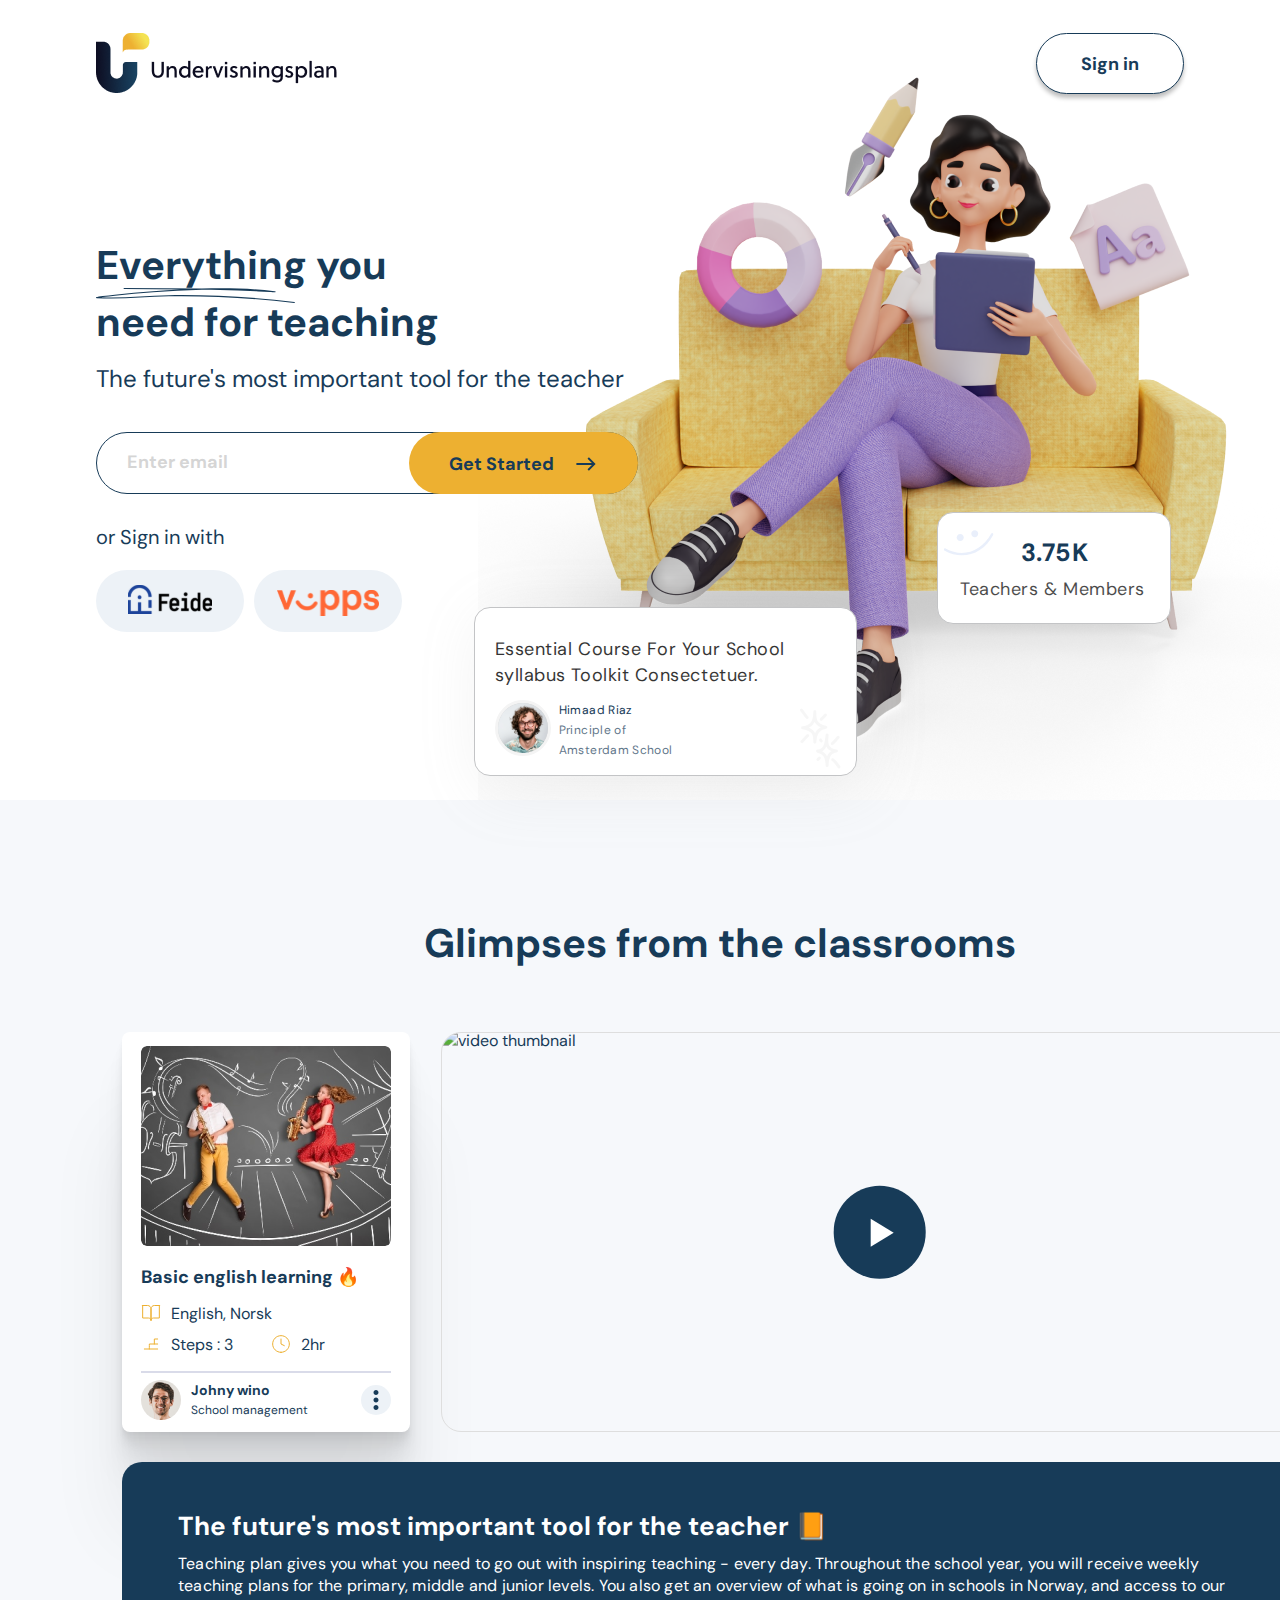
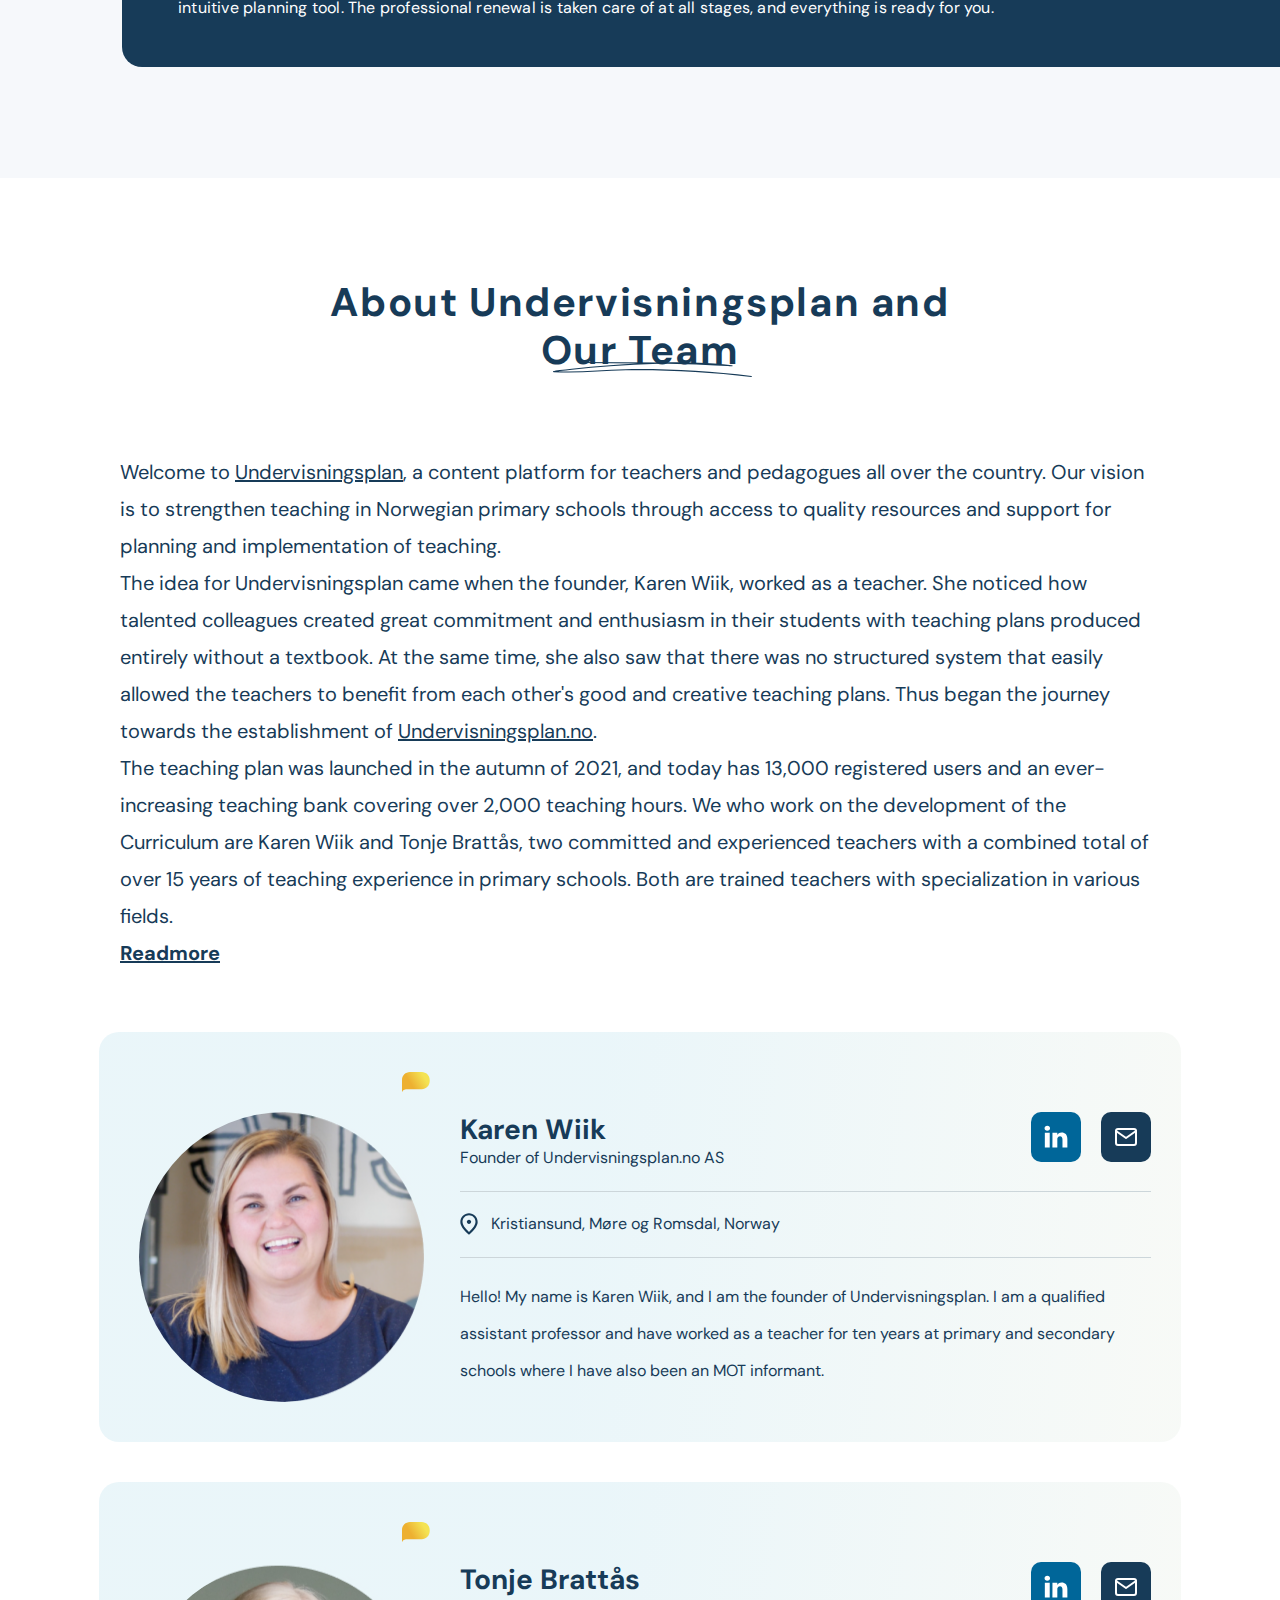
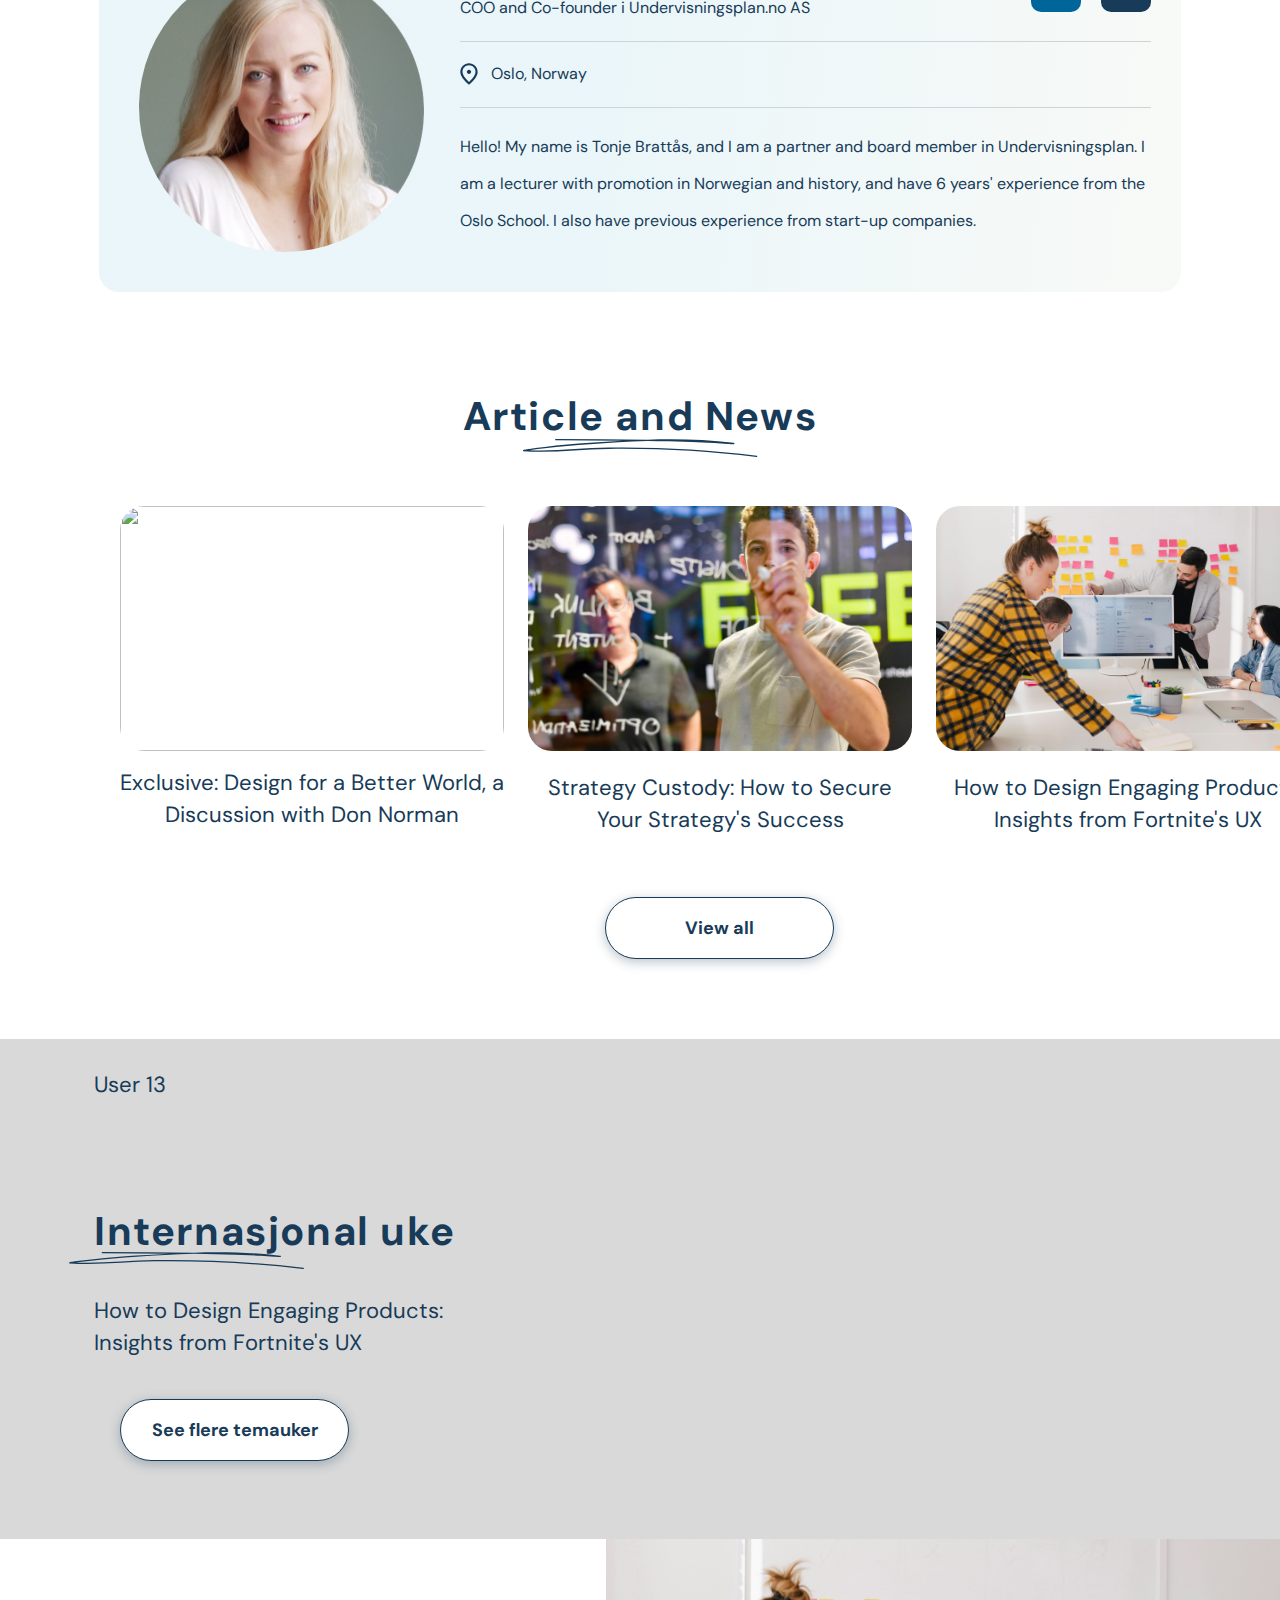
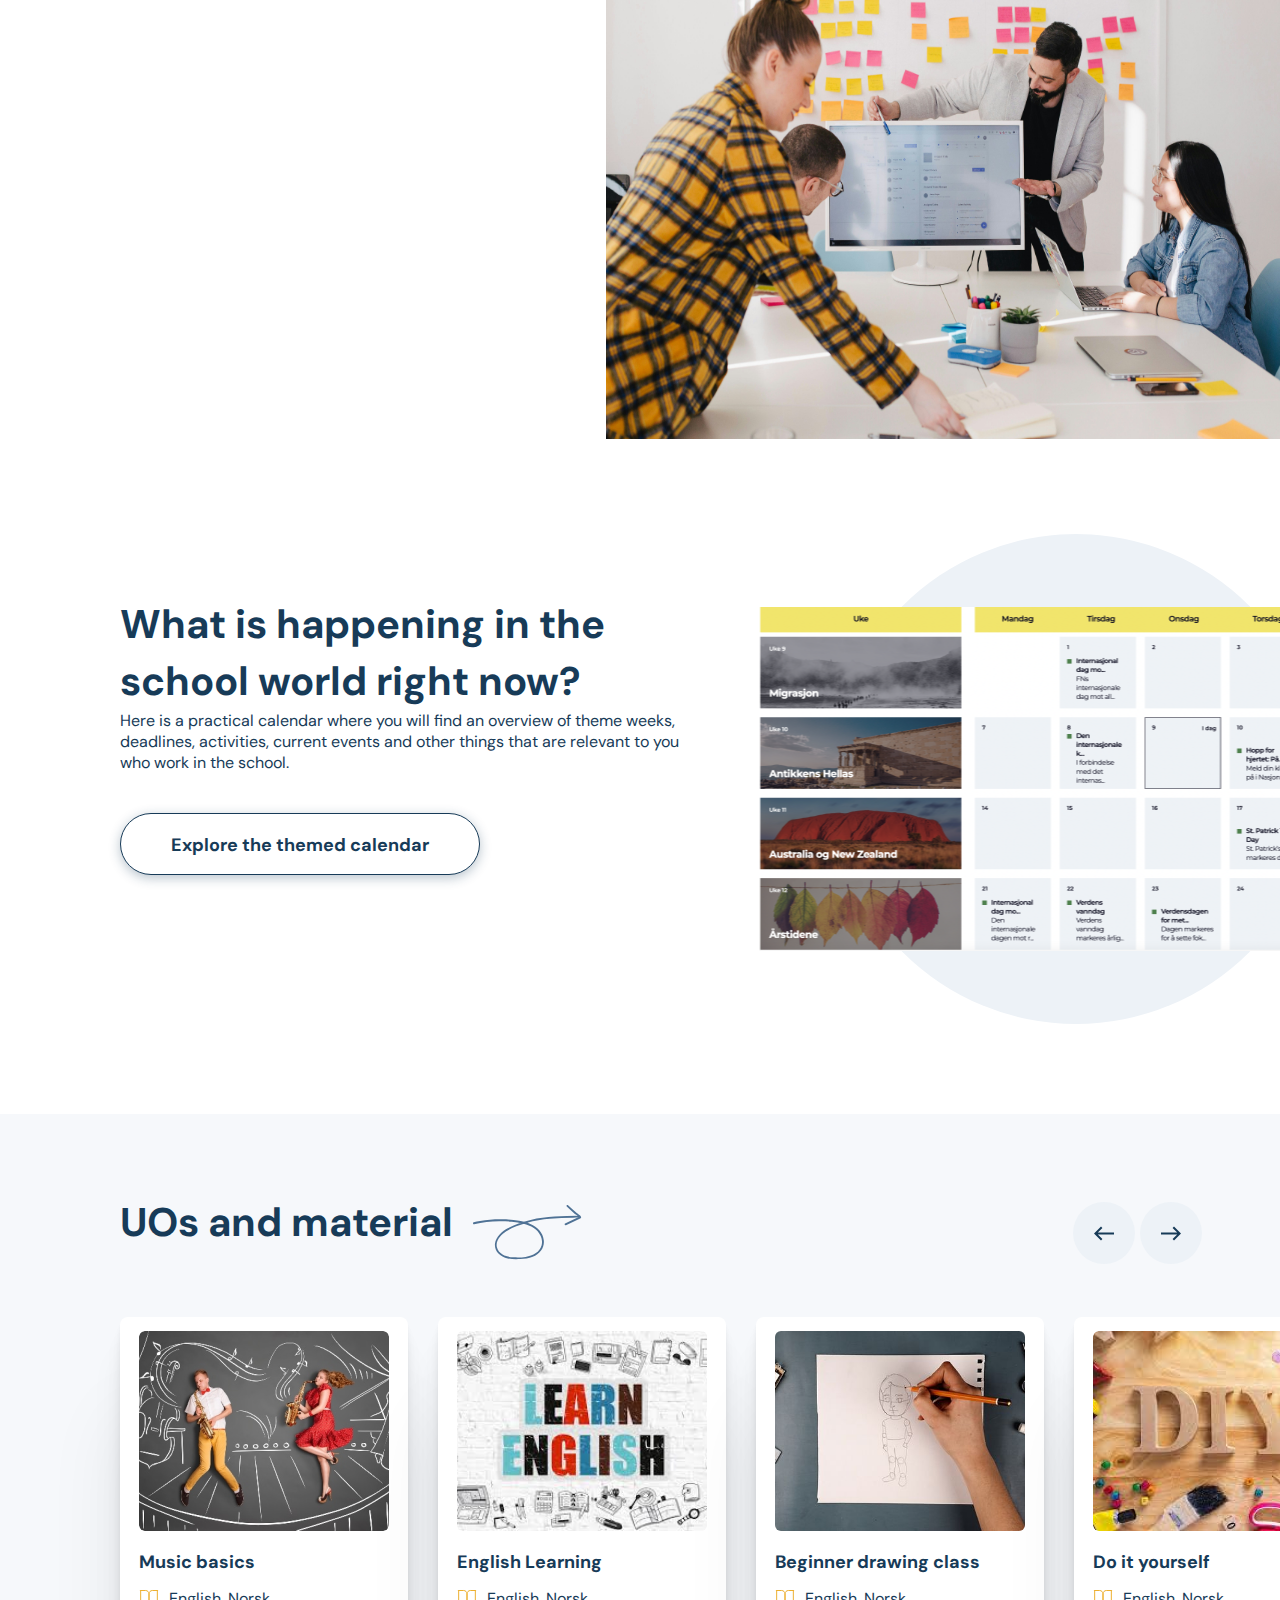
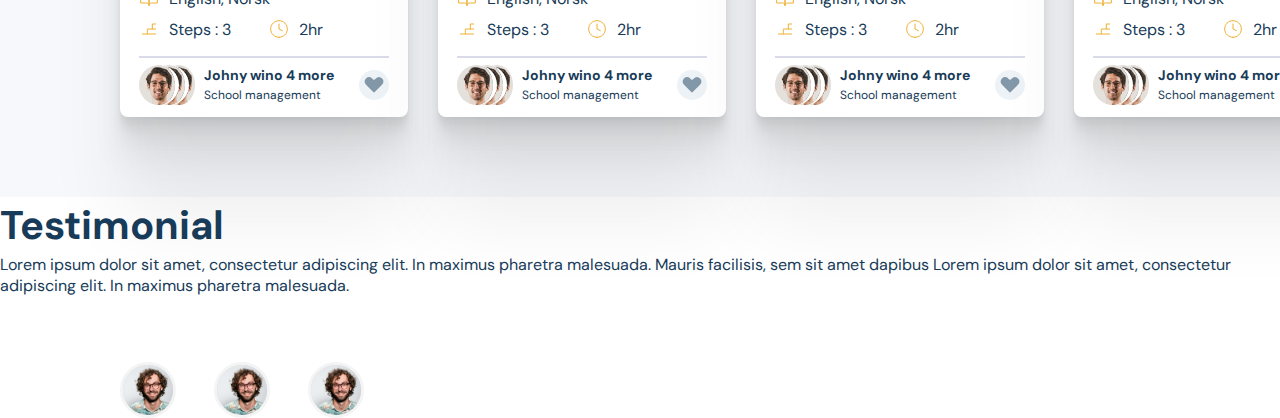
==== commit a888679b: "materials div + 4 more profiles" ====
--- a/index.html
+++ b/index.html
@@ -261,8 +261,16 @@
                     </div>
                     <hr>
                     <div class="card-author-info">
-                        <div class="profile-img">
-                            <img src="assets/images/alexander-hipp-iEEBWgY_6lA-unsplash.jpg" alt="a professional photo of man">
+                        <div class="profiles">
+                            <div class="profile-img">
+                                <img src="assets/images/alexander-hipp-iEEBWgY_6lA-unsplash.jpg" alt="a professional photo of man">
+                            </div>
+                            <div class="profile-img">
+                                <img src="assets/images/alexander-hipp-iEEBWgY_6lA-unsplash.jpg" alt="a professional photo of man">
+                            </div>
+                            <div class="profile-img">
+                                <img src="assets/images/alexander-hipp-iEEBWgY_6lA-unsplash.jpg" alt="a professional photo of man">
+                            </div>
                         </div>
                         <div class="profile-info">
                             <h1>Johny wino 4 more</h1>
@@ -293,8 +301,16 @@
                     </div>
                     <hr>
                     <div class="card-author-info">
-                        <div class="profile-img">
-                            <img src="assets/images/alexander-hipp-iEEBWgY_6lA-unsplash.jpg" alt="a professional photo of man">
+                        <div class="profiles">
+                            <div class="profile-img">
+                                <img src="assets/images/alexander-hipp-iEEBWgY_6lA-unsplash.jpg" alt="a professional photo of man">
+                            </div>
+                            <div class="profile-img">
+                                <img src="assets/images/alexander-hipp-iEEBWgY_6lA-unsplash.jpg" alt="a professional photo of man">
+                            </div>
+                            <div class="profile-img">
+                                <img src="assets/images/alexander-hipp-iEEBWgY_6lA-unsplash.jpg" alt="a professional photo of man">
+                            </div>
                         </div>
                         <div class="profile-info">
                             <h1>Johny wino 4 more</h1>
@@ -325,8 +341,16 @@
                     </div>
                     <hr>
                     <div class="card-author-info">
-                        <div class="profile-img">
-                            <img src="assets/images/alexander-hipp-iEEBWgY_6lA-unsplash.jpg" alt="a professional photo of man">
+                        <div class="profiles">
+                            <div class="profile-img">
+                                <img src="assets/images/alexander-hipp-iEEBWgY_6lA-unsplash.jpg" alt="a professional photo of man">
+                            </div>
+                            <div class="profile-img">
+                                <img src="assets/images/alexander-hipp-iEEBWgY_6lA-unsplash.jpg" alt="a professional photo of man">
+                            </div>
+                            <div class="profile-img">
+                                <img src="assets/images/alexander-hipp-iEEBWgY_6lA-unsplash.jpg" alt="a professional photo of man">
+                            </div>
                         </div>
                         <div class="profile-info">
                             <h1>Johny wino 4 more</h1>
@@ -357,10 +381,16 @@
                     </div>
                     <hr>
                     <div class="card-author-info">
-                        <div class="profile-img">
-                            <img src="assets/images/alexander-hipp-iEEBWgY_6lA-unsplash.jpg" alt="a professional photo of man">
-                            <img src="assets/images/alexander-hipp-iEEBWgY_6lA-unsplash.jpg" alt="a professional photo of man">
-                            <img src="assets/images/alexander-hipp-iEEBWgY_6lA-unsplash.jpg" alt="a professional photo of man">
+                        <div class="profiles">
+                            <div class="profile-img">
+                                <img src="assets/images/alexander-hipp-iEEBWgY_6lA-unsplash.jpg" alt="a professional photo of man">
+                            </div>
+                            <div class="profile-img">
+                                <img src="assets/images/alexander-hipp-iEEBWgY_6lA-unsplash.jpg" alt="a professional photo of man">
+                            </div>
+                            <div class="profile-img">
+                                <img src="assets/images/alexander-hipp-iEEBWgY_6lA-unsplash.jpg" alt="a professional photo of man">
+                            </div>
                         </div>
                         <div class="profile-info">
                             <h1>Johny wino 4 more</h1>
@@ -374,5 +404,35 @@
                 </div>
             </div>
         </div>
+        <div class="testimonial">
+            <h1>Testimonial</h1>
+            <p>Lorem ipsum dolor sit amet, consectetur adipiscing elit. In maximus pharetra malesuada. Mauris facilisis, sem sit amet dapibus Lorem ipsum dolor sit amet, consectetur adipiscing elit. In maximus pharetra malesuada.</p>
+            <div class="card-container">
+                <div class="testimonial-card">
+                    <div class="circle">
+                        <img src="assets/images/christian-hero.jpg" alt="a professional photo of some man">
+                    </div>
+                    <p class="name"></p>
+                    <p class="review"></p>
+                    <p class="location"></p>
+                </div>
+                <div class="testimonial-card">
+                    <div class="circle">
+                        <img src="assets/images/christian-hero.jpg" alt="a professional photo of some man">
+                    </div>
+                    <p class="name"></p>
+                    <p class="review"></p>
+                    <p class="location"></p>
+                </div>
+                <div class="testimonial-card">
+                    <div class="circle">
+                        <img src="assets/images/christian-hero.jpg" alt="a professional photo of some man">
+                    </div>
+                    <p class="name"></p>
+                    <p class="review"></p>
+                    <p class="location"></p>
+                </div>
+            </div>
+        </div>
     </body>
 </html>--- a/assets/styles/style.css
+++ b/assets/styles/style.css
@@ -839,7 +839,29 @@
     margin:0;
 }
 
+.material-container .profile-info{
+    margin-left: 15px;
+}
+
+.profiles{
+    position: relative;
+    z-index: 100;
+}
+
 .material-container .profile-img{
-    border: 2px solid white;
-    height: 40px;
-}
+    border-right: 4px solid white;
+}
+
+.profiles > .profile-img:nth-child(2){
+    position: absolute;
+    top: 0;
+    left: 4%;
+    z-index: -1;
+}
+
+.profiles > .profile-img:last-child{
+    position: absolute;
+    top: 0;
+    left: 8%;
+    z-index: -2;
+}
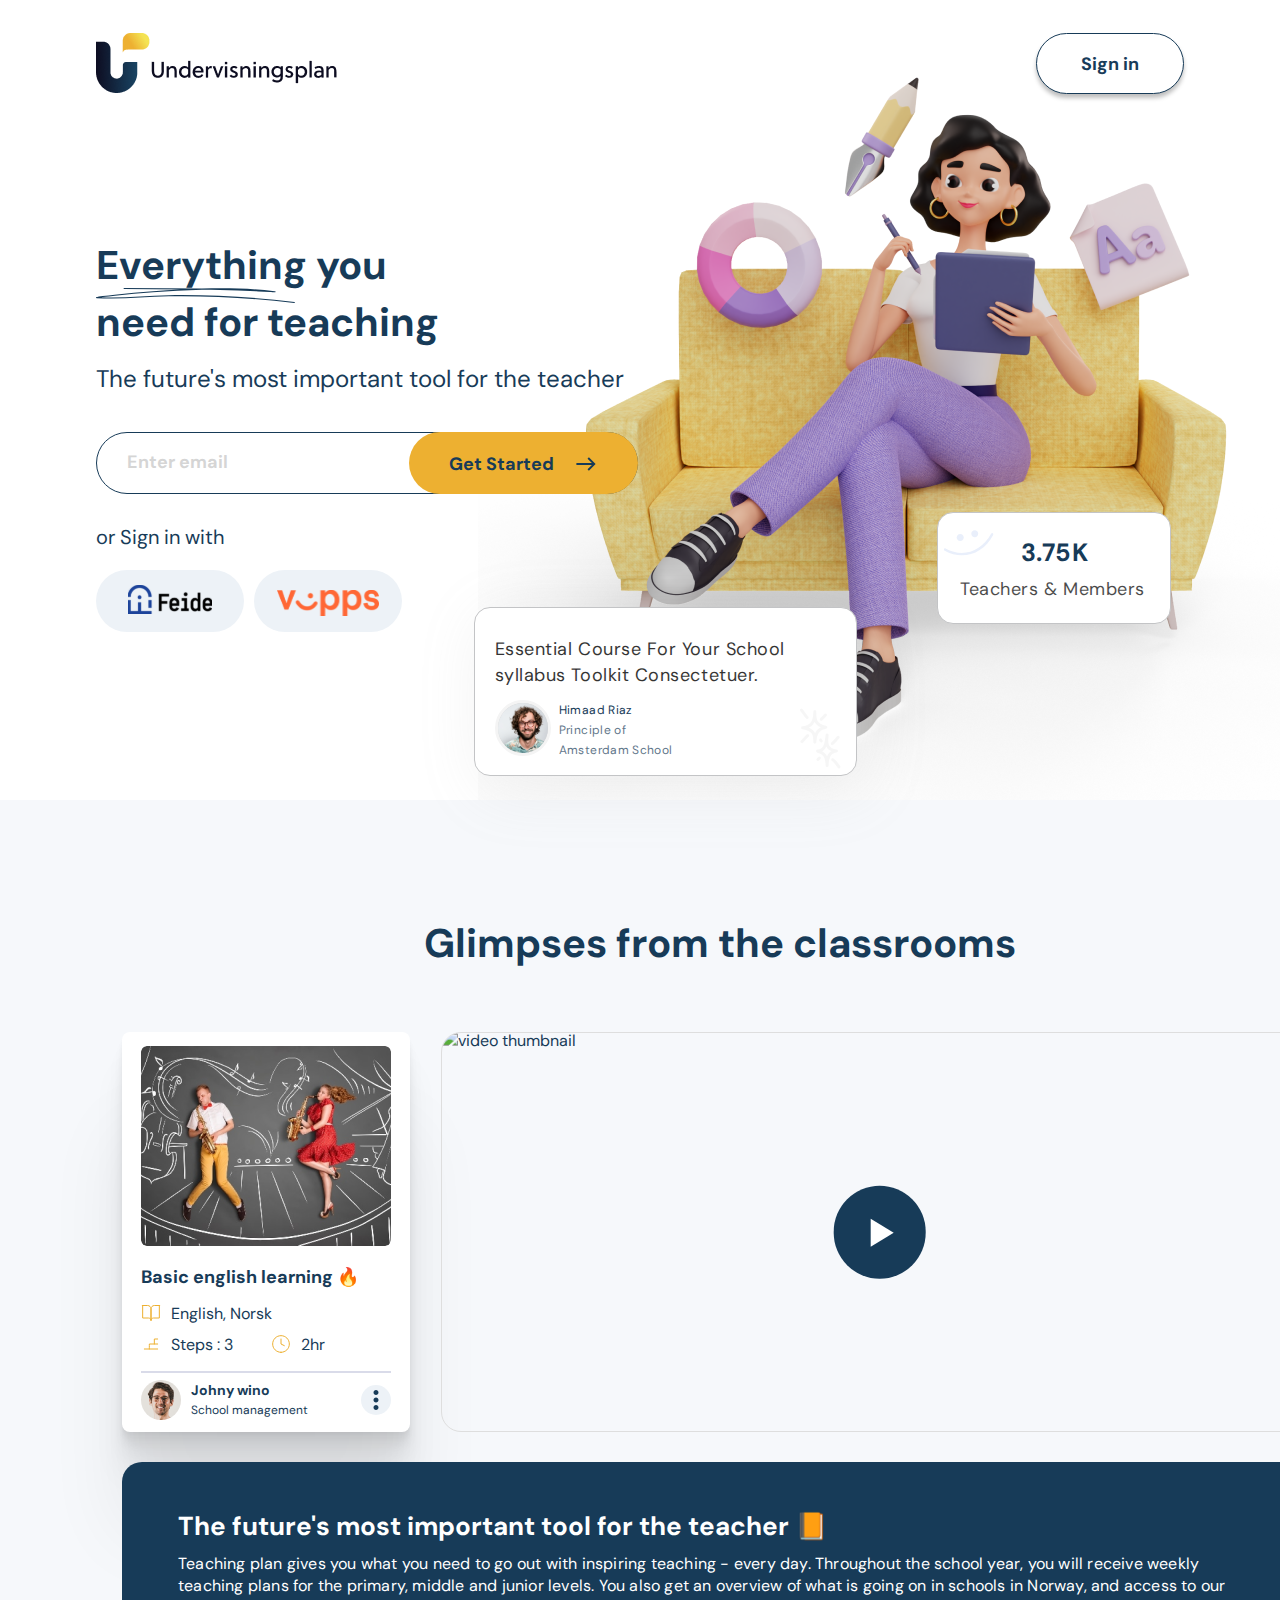
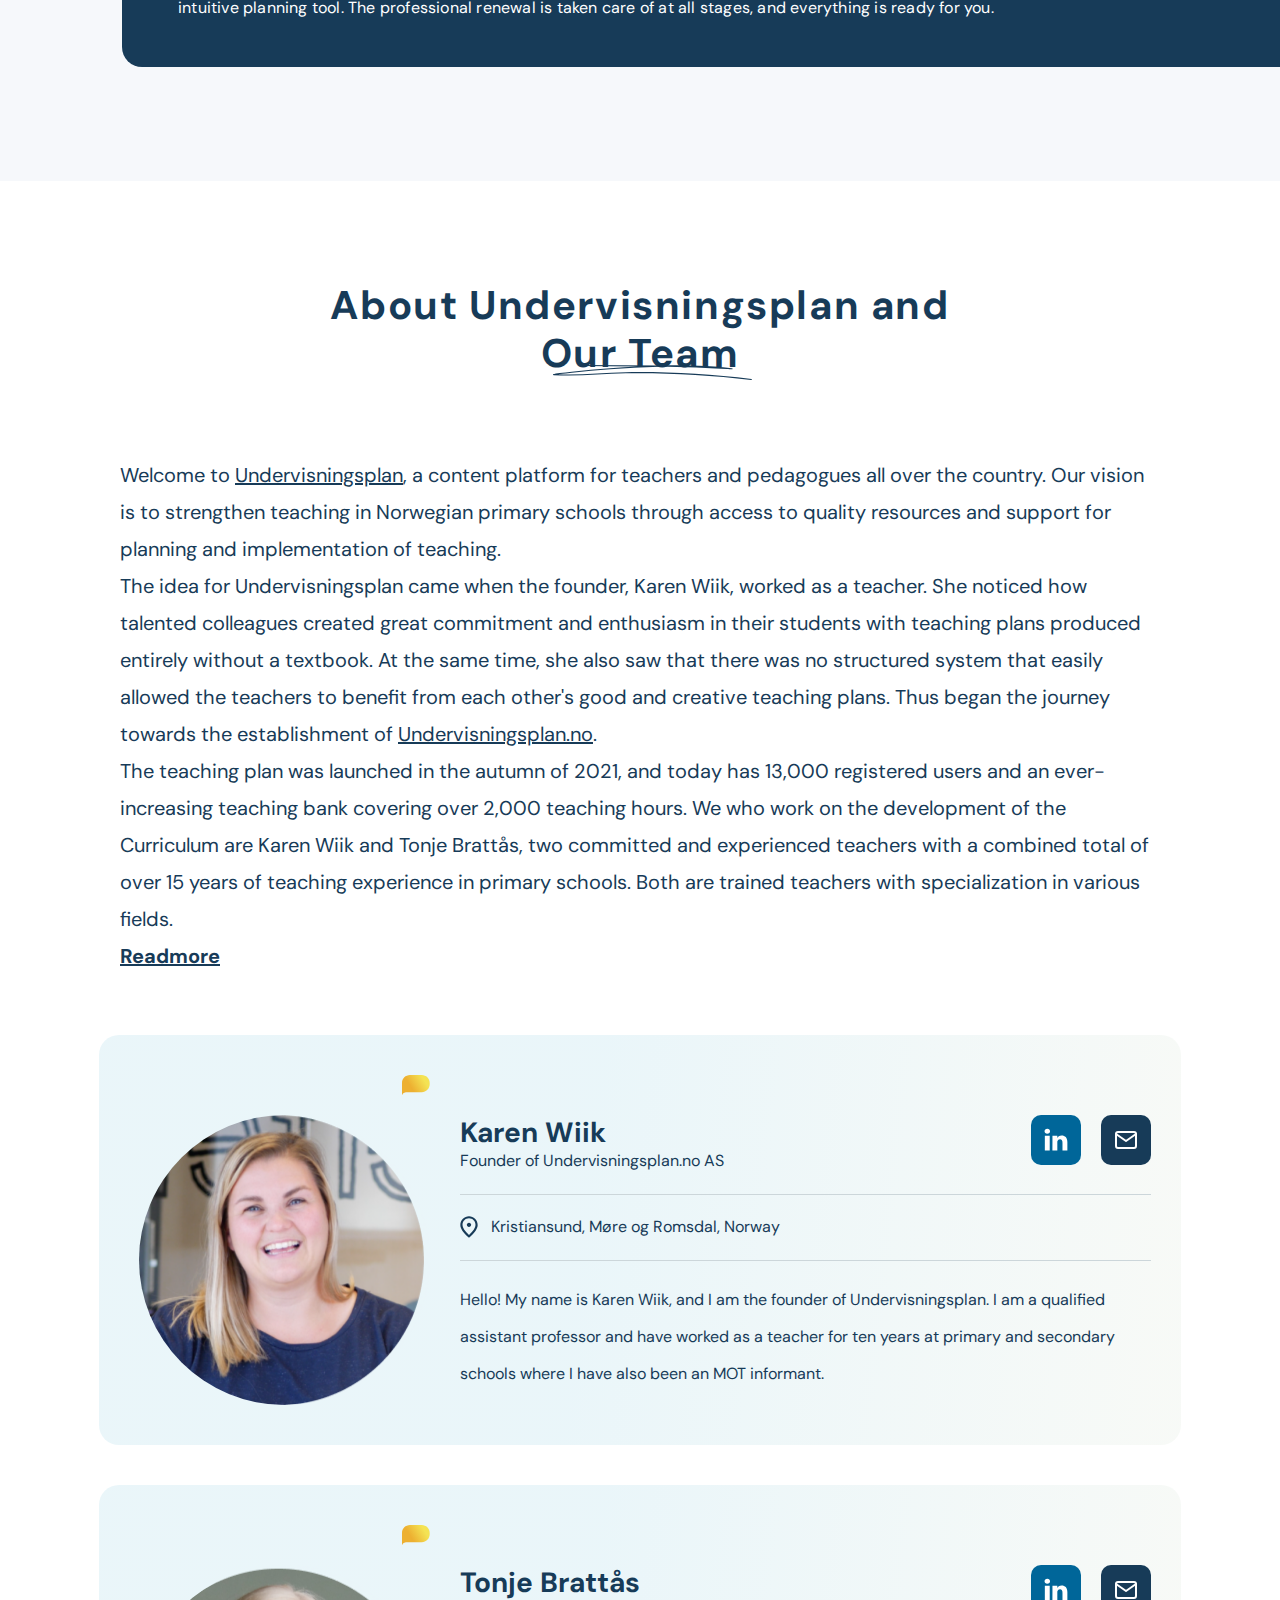
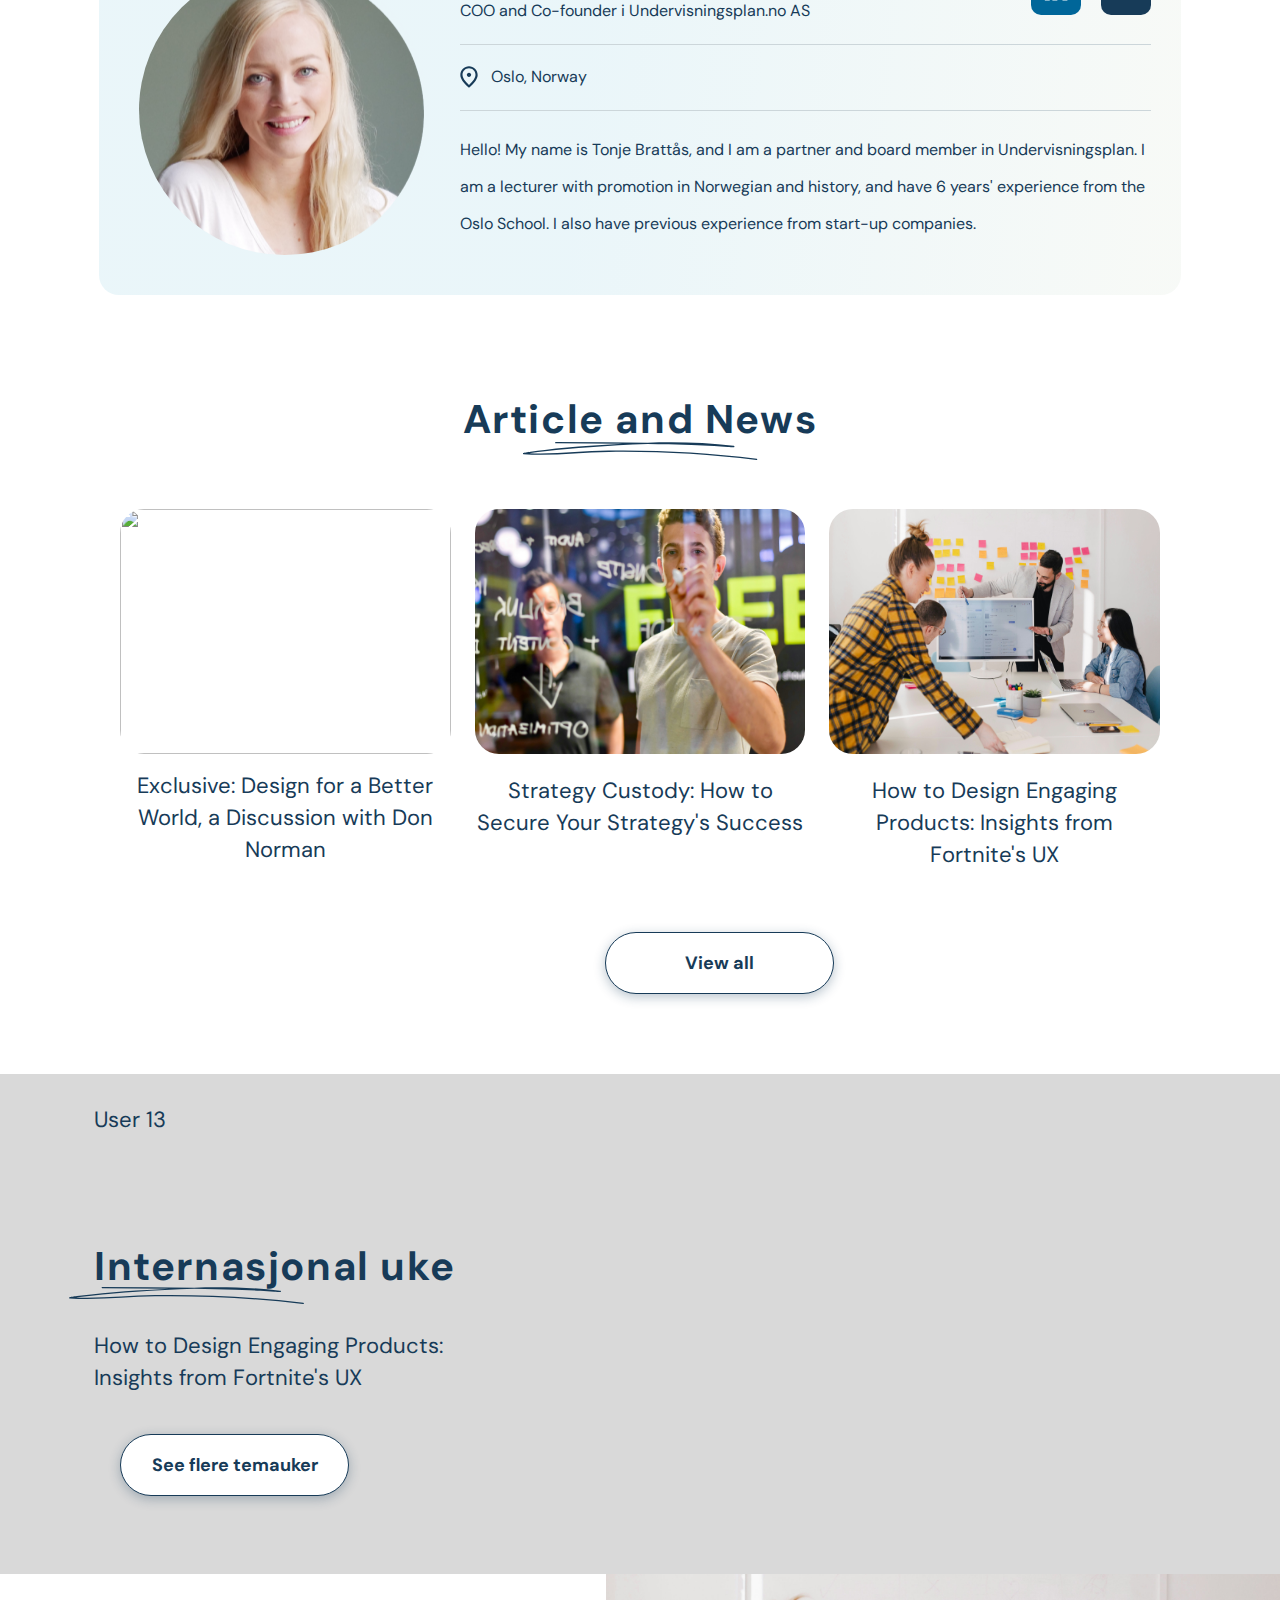
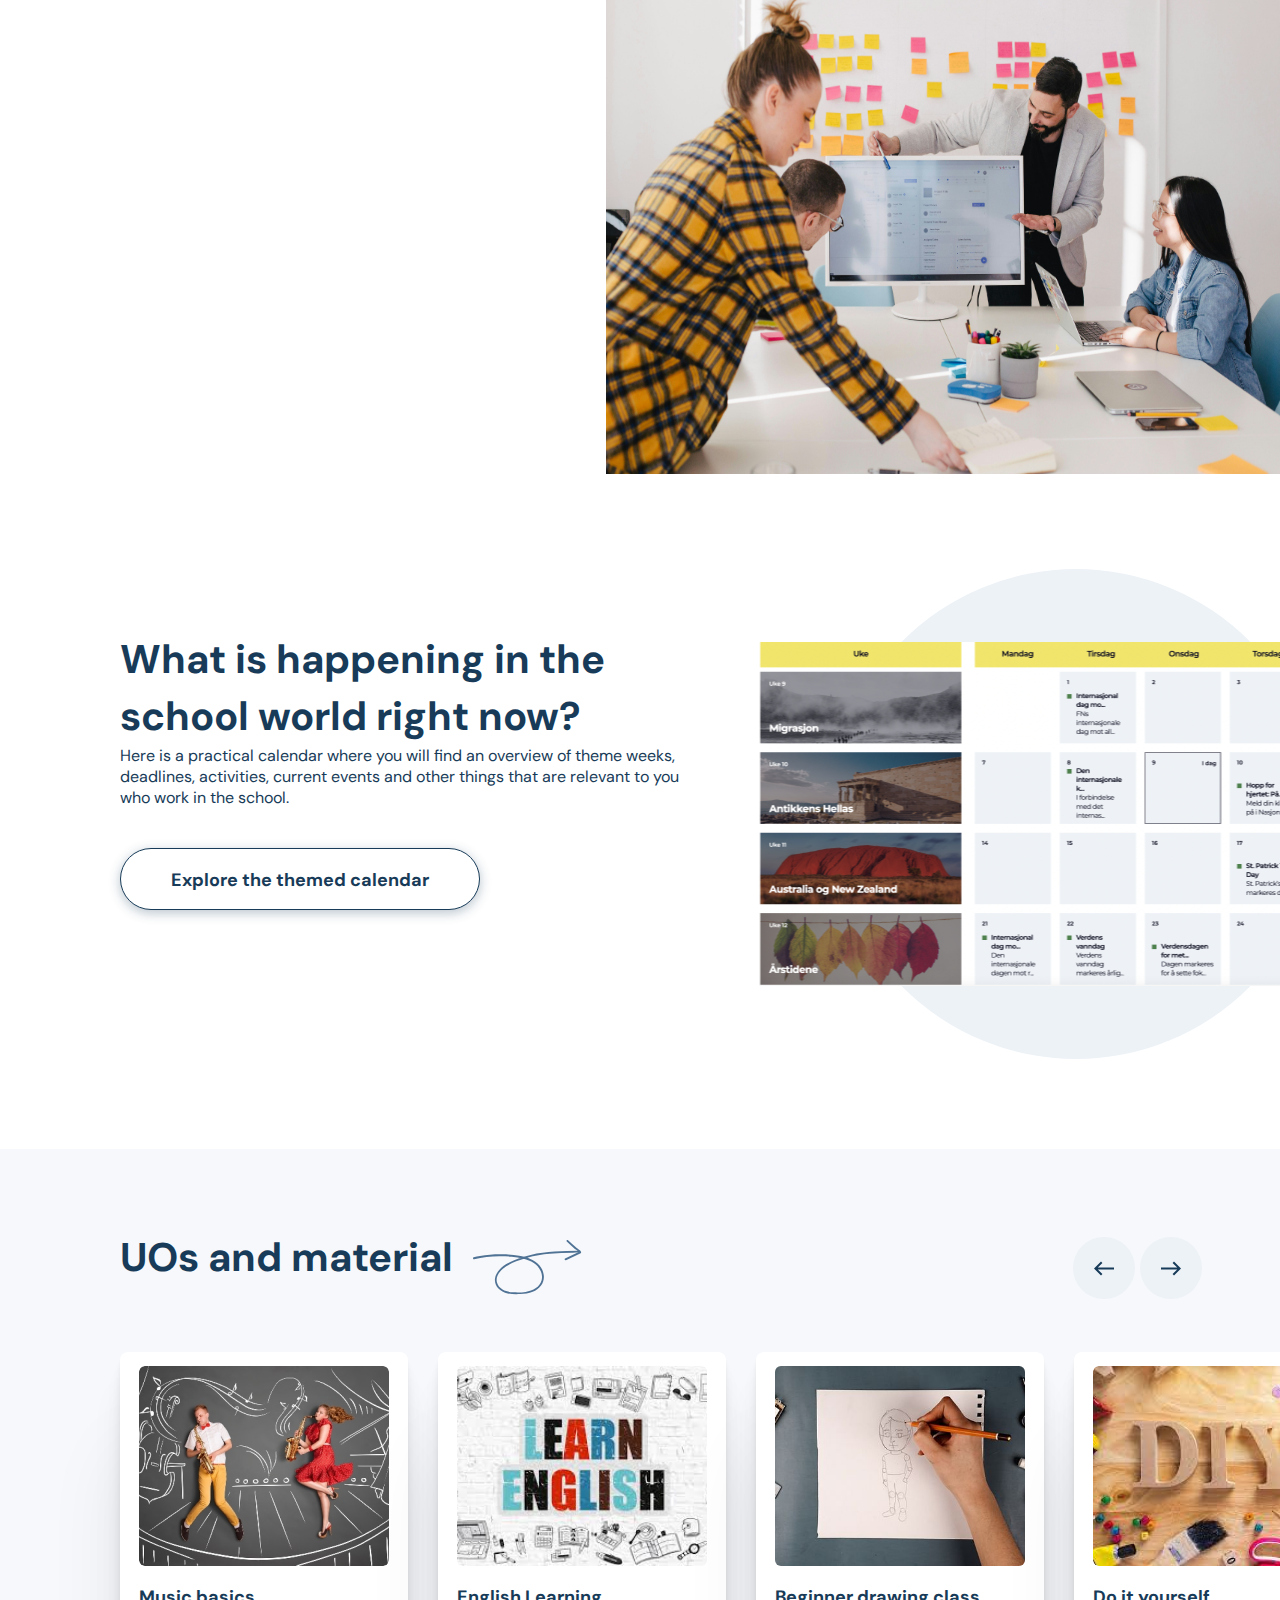
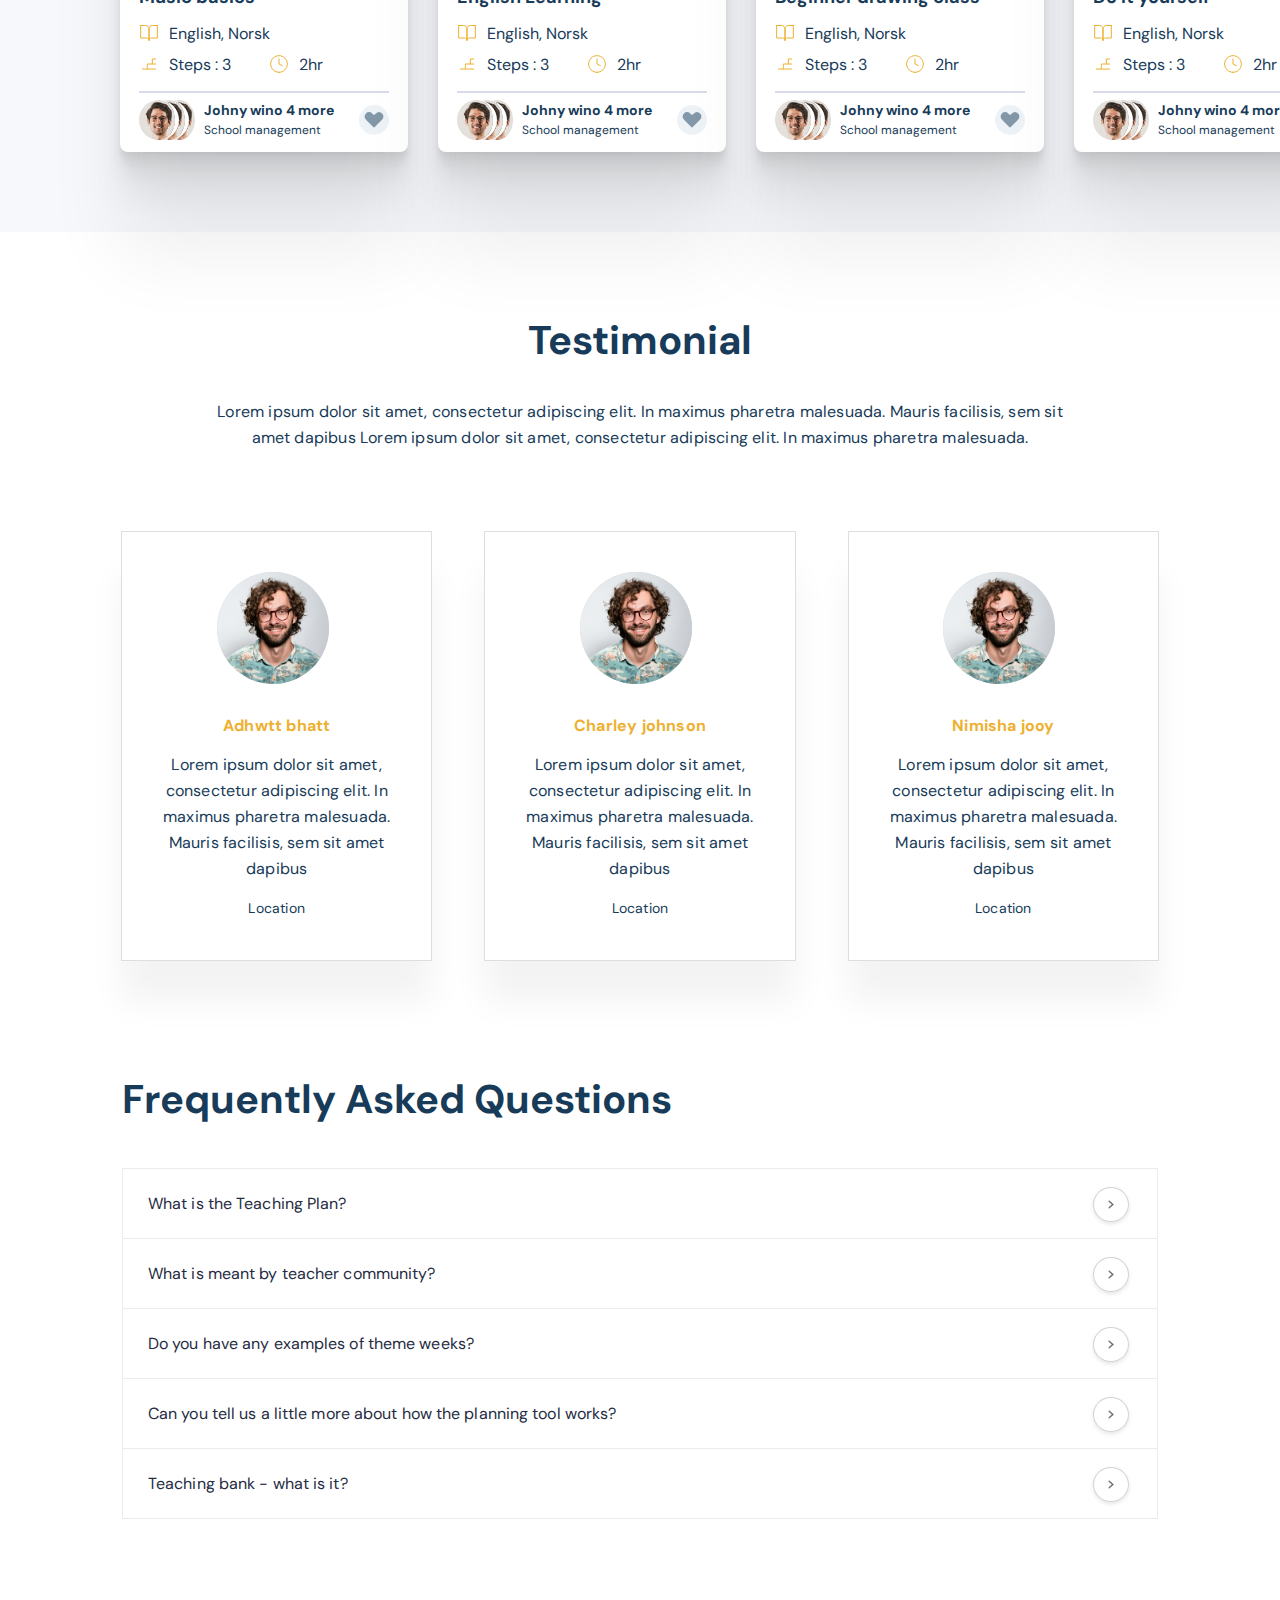
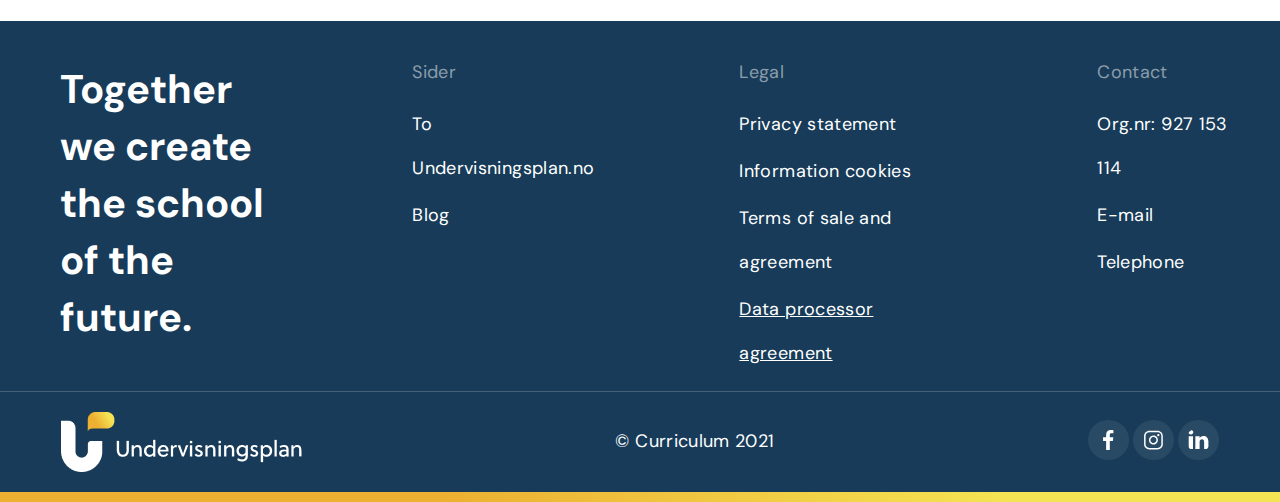
==== commit 470f7a26: "whole site for 1440 width viewport" ====
--- a/index.html
+++ b/index.html
@@ -71,50 +71,52 @@
                 <img src="assets/images/stars.svg" alt="twinkle emoji">
             </div>
         </div>
-        <div class="content-container">
-            <h1>Glimpses from the classrooms</h1>
-            <div class="content-card">
-                <img class="card-img" src="assets/images/about-card-image.png" alt="two people playing horn with a musical drawing in the background">
-                <h1>Basic english learning <span>🔥</span></h1>
-                <div class="card-info">
-                    <div class="card-info-item">
-                        <img src="assets/images/book-open.svg" alt="opened book icon">
-                        <p>English, Norsk</p>
-                    </div>
-                    <div class="card-info-item">
-                        <img src="assets/images/bar-chart.svg" alt="steps icon">
-                        <p>Steps : 3</p>
-                    </div>
-                    <div class="card-info-item">
-                        <img src="assets/images/clock.svg" alt="clock icon">
-                        <p>2hr</p>
-                    </div>
-                </div>
-                <hr>
-                <div class="card-author-info">
-                    <div class="profile-img">
-                        <img src="assets/images/alexander-hipp-iEEBWgY_6lA-unsplash.jpg" alt="a professional photo of man">
-                    </div>
-                    <div class="profile-info">
-                        <h1>Johny wino</h1>
-                        <p>School management</p>
-                    </div>
-                    <div class="menu">
-                        <!--options menu button-->
-                        <svg width="6" height="20" viewBox="0 0 6 20" fill="none" xmlns="http://www.w3.org/2000/svg">
-                            <path d="M3 5C4.375 5 5.5 3.875 5.5 2.5C5.5 1.125 4.375 0 3 0C1.625 0 0.5 1.125 0.5 2.5C0.5 3.875 1.625 5 3 5ZM3 7.5C1.625 7.5 0.5 8.625 0.5 10C0.5 11.375 1.625 12.5 3 12.5C4.375 12.5 5.5 11.375 5.5 10C5.5 8.625 4.375 7.5 3 7.5ZM3 15C1.625 15 0.5 16.125 0.5 17.5C0.5 18.875 1.625 20 3 20C4.375 20 5.5 18.875 5.5 17.5C5.5 16.125 4.375 15 3 15Z" fill="#173B58"/>
-                        </svg>                            
-                    </div>
-                </div>
-            </div>
-            <div class="video-container">
-                <!-- <video src=""></video> --> <!--if using video, we can add javascript to play and pause based on click event on play button-->
-                <img src="assets/images/tim-mossholder-WE_Kv_ZB1l0-unsplash.jpg" alt="video thumbnail">
-                <button class="play-button" id="playButton"></button>
-            </div>
-            <div class="about-content">
-                <h1>The future's most important tool for the teacher 📙</h1>
-                <p>Teaching plan gives you what you need to go out with inspiring teaching - every day. Throughout the school year, you will receive weekly teaching plans for the primary, middle and junior levels. You also get an overview of what is going on in schools in Norway, and access to our intuitive planning tool. The professional renewal is taken care of at all stages, and everything is ready for you.</p>
+        <div class="parent-div">
+            <div class="content-container">
+                <h1>Glimpses from the classrooms</h1>
+                <div class="content-card">
+                    <img class="card-img" src="assets/images/about-card-image.png" alt="two people playing horn with a musical drawing in the background">
+                    <h1>Basic english learning <span>🔥</span></h1>
+                    <div class="card-info">
+                        <div class="card-info-item">
+                            <img src="assets/images/book-open.svg" alt="opened book icon">
+                            <p>English, Norsk</p>
+                        </div>
+                        <div class="card-info-item">
+                            <img src="assets/images/bar-chart.svg" alt="steps icon">
+                            <p>Steps : 3</p>
+                        </div>
+                        <div class="card-info-item">
+                            <img src="assets/images/clock.svg" alt="clock icon">
+                            <p>2hr</p>
+                        </div>
+                    </div>
+                    <hr>
+                    <div class="card-author-info">
+                        <div class="profile-img">
+                            <img src="assets/images/alexander-hipp-iEEBWgY_6lA-unsplash.jpg" alt="a professional photo of man">
+                        </div>
+                        <div class="profile-info">
+                            <h1>Johny wino</h1>
+                            <p>School management</p>
+                        </div>
+                        <div class="menu">
+                            <!--options menu button-->
+                            <svg width="6" height="20" viewBox="0 0 6 20" fill="none" xmlns="http://www.w3.org/2000/svg">
+                                <path d="M3 5C4.375 5 5.5 3.875 5.5 2.5C5.5 1.125 4.375 0 3 0C1.625 0 0.5 1.125 0.5 2.5C0.5 3.875 1.625 5 3 5ZM3 7.5C1.625 7.5 0.5 8.625 0.5 10C0.5 11.375 1.625 12.5 3 12.5C4.375 12.5 5.5 11.375 5.5 10C5.5 8.625 4.375 7.5 3 7.5ZM3 15C1.625 15 0.5 16.125 0.5 17.5C0.5 18.875 1.625 20 3 20C4.375 20 5.5 18.875 5.5 17.5C5.5 16.125 4.375 15 3 15Z" fill="#173B58"/>
+                            </svg>
+                        </div>
+                    </div>
+                </div>
+                <div class="video-container">
+                    <!-- <video src=""></video> --> <!--if using video, we can add javascript to play and pause based on click event on play button-->
+                    <img src="assets/images/tim-mossholder-WE_Kv_ZB1l0-unsplash.jpg" alt="video thumbnail">
+                    <button class="play-button" id="playButton"></button>
+                </div>
+                <div class="about-content">
+                    <h1>The future's most important tool for the teacher 📙</h1>
+                    <p>Teaching plan gives you what you need to go out with inspiring teaching - every day. Throughout the school year, you will receive weekly teaching plans for the primary, middle and junior levels. You also get an overview of what is going on in schools in Norway, and access to our intuitive planning tool. The professional renewal is taken care of at all stages, and everything is ready for you.</p>
+                </div>
             </div>
         </div>
         <div class="about-team">
@@ -412,27 +414,111 @@
                     <div class="circle">
                         <img src="assets/images/christian-hero.jpg" alt="a professional photo of some man">
                     </div>
-                    <p class="name"></p>
-                    <p class="review"></p>
-                    <p class="location"></p>
+                    <p class="name">Adhwtt bhatt</p>
+                    <p class="review">Lorem ipsum dolor sit amet, consectetur adipiscing elit. In maximus pharetra malesuada. Mauris facilisis, sem sit amet dapibus</p>
+                    <p class="location">Location</p>
                 </div>
                 <div class="testimonial-card">
                     <div class="circle">
                         <img src="assets/images/christian-hero.jpg" alt="a professional photo of some man">
                     </div>
-                    <p class="name"></p>
-                    <p class="review"></p>
-                    <p class="location"></p>
+                    <p class="name">Charley johnson</p>
+                    <p class="review">Lorem ipsum dolor sit amet, consectetur adipiscing elit. In maximus pharetra malesuada. Mauris facilisis, sem sit amet dapibus</p>
+                    <p class="location">Location</p>
                 </div>
                 <div class="testimonial-card">
                     <div class="circle">
                         <img src="assets/images/christian-hero.jpg" alt="a professional photo of some man">
                     </div>
-                    <p class="name"></p>
-                    <p class="review"></p>
-                    <p class="location"></p>
-                </div>
-            </div>
+                    <p class="name">Nimisha jooy</p>
+                    <p class="review">Lorem ipsum dolor sit amet, consectetur adipiscing elit. In maximus pharetra malesuada. Mauris facilisis, sem sit amet dapibus</p>
+                    <p class="location">Location</p>
+                </div>
+            </div>
+        </div>
+        <div class="faq-container">
+            <h1>Frequently Asked Questions</h1>
+            <div class="parent-ques">
+                <div class="ques-container" id="q1">
+                    <a href="#q1" class="accordian">
+                        <p class="que">What is the Teaching Plan?</p>
+                        <img src="assets/images/arrow-down.svg" alt="toggle arrow down" class="toggle">
+                    </a>
+                    <div class="answer">
+                        <p class="panel">Answer</p>
+                    </div>
+                </div>
+                <div class="ques-container"  id="q2">
+                    <a href="#q2" class="accordian">
+                        <p class="que">What is meant by teacher community?</p>
+                        <img src="assets/images/arrow-down.svg" alt="toggle arrow down" class="toggle">
+                    </a>
+                    <div class="answer">
+                        <p class="panel">Answer</p>
+                    </div>
+                </div>
+                <div class="ques-container"  id="q3">
+                    <a href="#q3" class="accordian">
+                        <p class="que">Do you have any examples of theme weeks?</p>
+                        <img src="assets/images/arrow-down.svg" alt="toggle arrow down" class="toggle">
+                    </a>
+                    <div class="answer">
+                        <p class="panel">There are many exciting themes that are under production. At the junior level, there will be theme weeks about, among other things, Astrid Lindgren, bumblebees, dinosaurs and extinct animals, "My Godfather and I" and many other great themes. At intermediate level, many weeks are also ready - including Harry Potter, Roald Dahl, outer space, literature week and "Leaving traces". The youth level will have theme weeks such as "Creator Week", "Dystopia; When democracy fails", "Fantasy", "Election year 2021", "International week" and "My talent".</p>
+                    </div>
+                </div>
+                <div class="ques-container"  id="q4">
+                    <a href="#q4" class="accordian">
+                        <p class="que">Can you tell us a little more about how the planning tool works?</p>
+                        <img src="assets/images/arrow-down.svg" alt="toggle arrow down" class="toggle">
+                    </a>
+                    <div class="answer">
+                        <p class="panel">Answer</p>
+                    </div>
+                </div>
+                <div class="ques-container"  id="q5">
+                    <a href="#q5" class="accordian">
+                        <p class="que">Teaching bank - what is it?</p>
+                        <img src="assets/images/arrow-down.svg" alt="toggle arrow down" class="toggle">
+                    </a>
+                    <div class="answer">
+                        <p class="panel">Answer</p>
+                    </div>
+                </div>
+            </div>
+        </div>
+        <div class="footer">
+            <div class="details">
+                <h1>Together we create the school of the future.</h1>
+                <div class="sider">
+                    <p class="head">Sider</p>
+                    <p class="link">To Undervisningsplan.no</p>
+                    <p class="link">Blog</p>
+                </div>
+                <div class="legal">
+                    <p class="head">Legal</p>
+                    <p class="link">Privacy statement</p>
+                    <p class="link">Information cookies</p>
+                    <p class="link">Terms of sale and agreement</p>
+                    <a href="#agreement" class="link">Data processor agreement</a>
+                </div>
+                <div class="contact">
+                    <p class="head">Contact</p>
+                    <p class="link">Org.nr: 927 153 114</p>
+                    <p class="link">E-mail</p>
+                    <p class="link">Telephone</p>
+                </div>
+            </div>
+            <hr>
+            <div class="links-container">
+                <img src="assets/images/footer-logo.png" alt="undervisningsplan logo">
+                <p class="copyright">&copy; Curriculum 2021</p>
+                <div class="social">
+                    <img src="assets/images/Facebook.svg" alt="facebook logo">
+                    <img src="assets/images/Instagram.svg" alt="instagram logo">
+                    <img src="assets/images/Linkedin.svg" alt="linkedin logo">
+                </div>
+            </div>
+            <div></div>
         </div>
     </body>
 </html>--- a/assets/styles/style.css
+++ b/assets/styles/style.css
@@ -260,7 +260,7 @@
     padding: 5.58px 0px;
 }
 
-.circle img{
+.circle > img{
     width: calc(397.6px/4);
     height: calc(265.2px/4);
     object-fit: cover;
@@ -295,11 +295,14 @@
 }
 
 .content-container {
-    height: 61.125rem;
+    width: 100%;
+    /* height: 61.125rem; */
     background-color: rgba(246, 248, 251, 1);
-    padding: 115px 122px 114px;
+    padding: 115px 122px 0px;
     display: grid;
     /* grid-template-columns: 1fr 2fr; */
+    /* grid-template-columns: repeat(auto-fit, 1fr);
+    grid-auto-rows: repeat(auto-fit, 1fr); */
     grid-template-areas:
             "head head"
             "card container"
@@ -309,11 +312,13 @@
 .content-container > h1{
     text-align: center;
     margin-bottom: 60px;
+    /* grid-area: 1 / 1 / 2 / 4; */
     grid-area: head;
 }
 
 .content-card {
     grid-area: card;
+    /* grid-area: span 2; */
     width: 288px;
     height: 400px;
     border-radius: 8px;
@@ -428,6 +433,7 @@
 
 .video-container{
     grid-area: container;
+    /* grid-area: 2 / 2 / 4 / 4; */
     --container-width: 877px;
     width: var(--container-width);
     height: 400px;
@@ -670,8 +676,12 @@
     gap: 24px;
 }
 
+.news-card-item{
+    width: 384px;
+}
+
 .news-card > .news-card-item > img{
-    width: 384px;
+    width: 100%;
     height: 245px;
     border-radius: 24px;
     margin-bottom: 16px;
@@ -865,3 +875,247 @@
     left: 8%;
     z-index: -2;
 }
+
+.testimonial > h1{
+    text-align: center;
+    margin: 80px 247px 30px;
+}
+
+.testimonial > p{
+    font-size: 16px;
+    font-weight: 400;
+    line-height: 26px;
+    letter-spacing: 0.2px;
+    text-align: center;
+    margin: 0 200px;
+}
+
+.testimonial > .card-container{
+    margin: 80px 121px 110px;
+    gap: 52px;
+    justify-items: baseline;
+}
+
+.testimonial-card{
+    display: flex;
+    flex-direction: column;
+    align-items: center;
+    padding: 40px 35.5px;
+    width: 366px;
+    border: 1px solid rgba(222, 222, 222, 1);
+    box-shadow: 0px 22.34px 17.87px 0px rgba(0, 0, 0, 0.04);
+    box-shadow: 0px 41.78px 33.42px 0px rgba(0, 0, 0, 0.05);
+}
+
+.testimonial-card > .circle{
+    float: none;
+    width: 112px;
+    height: 112px;
+    border: none;
+}
+
+.testimonial-card > .circle > img{
+    width: calc(397.6px/2);
+    height: calc(265.2px/2);
+    object-fit: cover;
+    transform: translate(-35%, -5%);
+}
+
+.testimonial-card p{
+    text-align: center;
+}
+
+.testimonial-card > p.name{
+    margin: 30px 0 14px;
+    color: var(--secondary-color);
+    font-size: 16px;
+    font-weight: 700;
+    line-height: 24px;
+    letter-spacing: 0.2px;
+}
+
+.testimonial-card > p.review{
+    font-size: 16px;
+    font-weight: 400;
+    line-height: 26px;
+    letter-spacing: 0.2px;
+    color: var(--primary-color);
+    margin-bottom: 14px;
+    align-self: baseline;
+}
+
+.testimonial-card > p.location{
+    font-size: 14px;
+    font-weight: 500;
+    line-height: 24px;
+    letter-spacing: 0.2px;
+    color: var(--primary-color);
+}
+
+.faq-container{
+    margin: 0px 122px 102px;
+}
+
+.faq-container > h1{
+    margin-bottom: 40px;
+}
+
+.ques-container{
+    border: 1px solid rgba(235, 235, 235, 1);
+    border-bottom: none;
+}
+
+.ques-container:last-of-type{
+    border-bottom: 1px solid rgba(235, 235, 235, 1);
+}
+
+a.accordian{
+    width: 100%;
+    display: flex;
+    justify-content: space-between;
+    color: rgba(37, 43, 66, 1);
+}
+
+p.que{
+    flex-wrap: wrap;
+    text-align: left;
+    padding: 23px 30px 22px 25px;
+    font-size: 16px;
+    font-weight: 500;
+    line-height: 24px;
+    letter-spacing: 0.1px;
+}
+
+img.toggle{
+    padding: 10px 14px 10px;
+    border-radius: 50%;
+    border:1px solid rgba(211, 211, 211, 1);
+    box-shadow: 0px 2px 4px 0px rgba(0, 0, 0, 0.1);
+    margin: 18px 28px 16px 0;
+}
+
+.answer{
+    max-height: 0px;
+    overflow-y: hidden;
+}
+
+p.panel{
+    font-size: 16px;
+    font-weight: 400;
+    line-height: 26px;
+    letter-spacing: 0.2px;
+    color: rgba(0, 0, 0, 1);
+    padding: 0 48px 20px 35px;
+}
+
+.ques-container:target{
+    background-color: rgba(246, 246, 246, 1);
+}
+
+.ques-container:target p.que{
+    font-size: 14px;
+    line-height: 28px;
+    letter-spacing: 0.2px;
+    color: var(--primary-color);
+    position: relative;
+}
+
+.ques-container:target p.que::before{
+    content: '';
+    width: 2px;
+    height: 100%;
+    background-color: var(--secondary-color);
+    position: absolute;
+    left: 0%;
+    top:0%;
+}
+
+.ques-container:target img.toggle{
+    background-color: var(--secondary-color);
+    transform: rotate(-0.25turn);
+    color: var(--primary-color);
+}
+
+.ques-container:target .answer{
+    max-height: fit-content;
+}
+
+.footer{
+    background-color: var(--primary-color);
+    color: white;
+    padding-top: 40px;
+}
+
+.details{
+    display: flex;
+    gap: 145px;
+    padding-left: 60px;
+}
+
+.details > h1 {
+    color: white;
+    width: 20%;
+    margin-bottom: 45px;
+}
+
+.details p.head{
+    font-size: 18px;
+    font-weight: 400;
+    line-height: 23.44px;
+    letter-spacing: 0.02em;
+    color: rgba(255, 255, 255, 0.5);
+    margin-bottom: 15px;
+}
+
+.details > div{
+    display: flex;
+    flex-direction: column;
+    gap: 3px;
+}
+
+.details > .contact{
+    margin-right: 47px;
+}
+
+.details p.link, .details a{
+    font-size: 18px;
+    font-weight: 500;
+    line-height: 44px;
+    letter-spacing: 0.02em;
+    color: #fff;
+}   
+
+.details a{
+    text-decoration: underline;
+}
+
+.footer > hr{
+    border: none;
+    border-top: 1px solid rgba(255, 255, 255, 0.2);
+}
+
+.links-container{
+    display: flex;
+    margin: 20px 61px;
+    justify-content: space-between;
+    align-items: center;
+}
+
+.links-container > p{
+    font-size: 18px;
+    font-weight: 400;
+    line-height: 23.44px;
+    letter-spacing: 0.02em;
+}
+
+.social > img{
+    padding: 8px;
+    border-radius: 50%;
+    background-color: rgba(255, 255, 255, 0.08);
+}
+
+.footer > div:last-of-type{
+    background: linear-gradient(246.27deg, #F4E353 21.64%, #EDB031 65.09%);
+    height: 10px;
+    max-width: 100%;
+}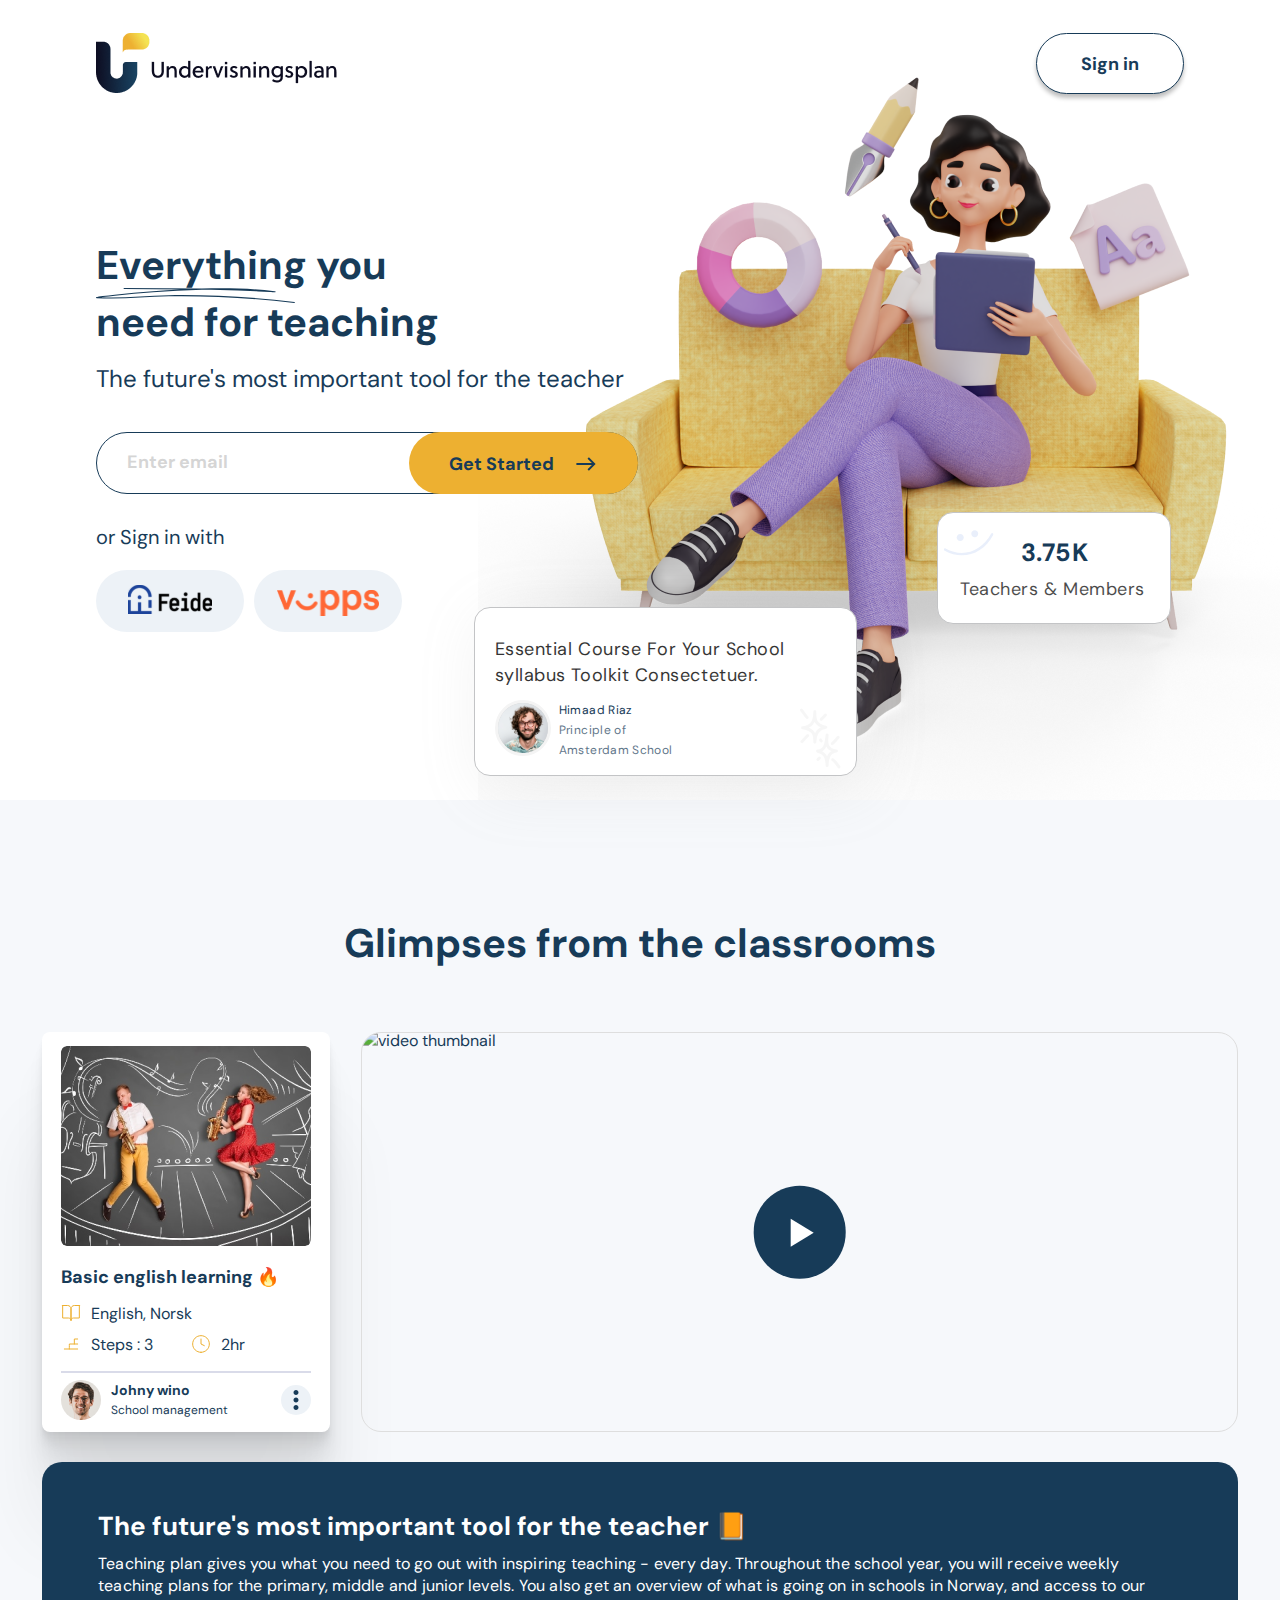
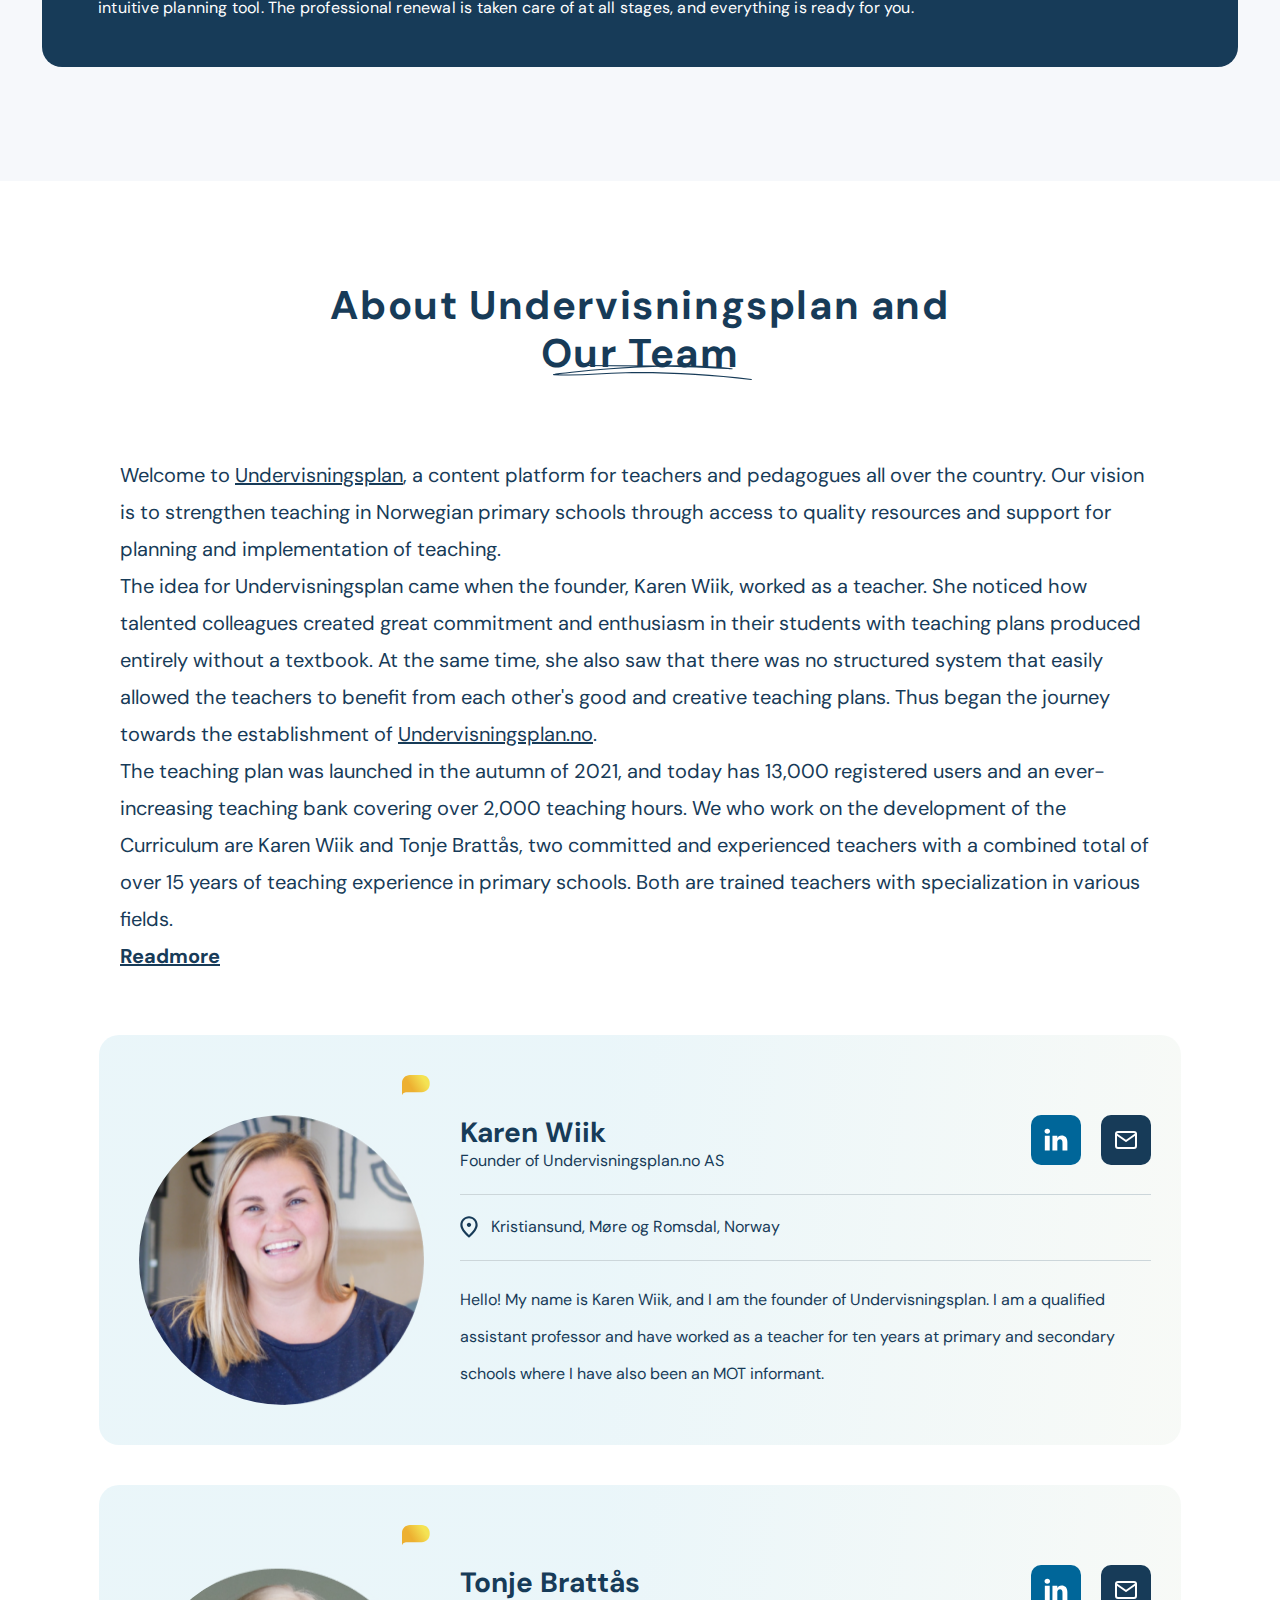
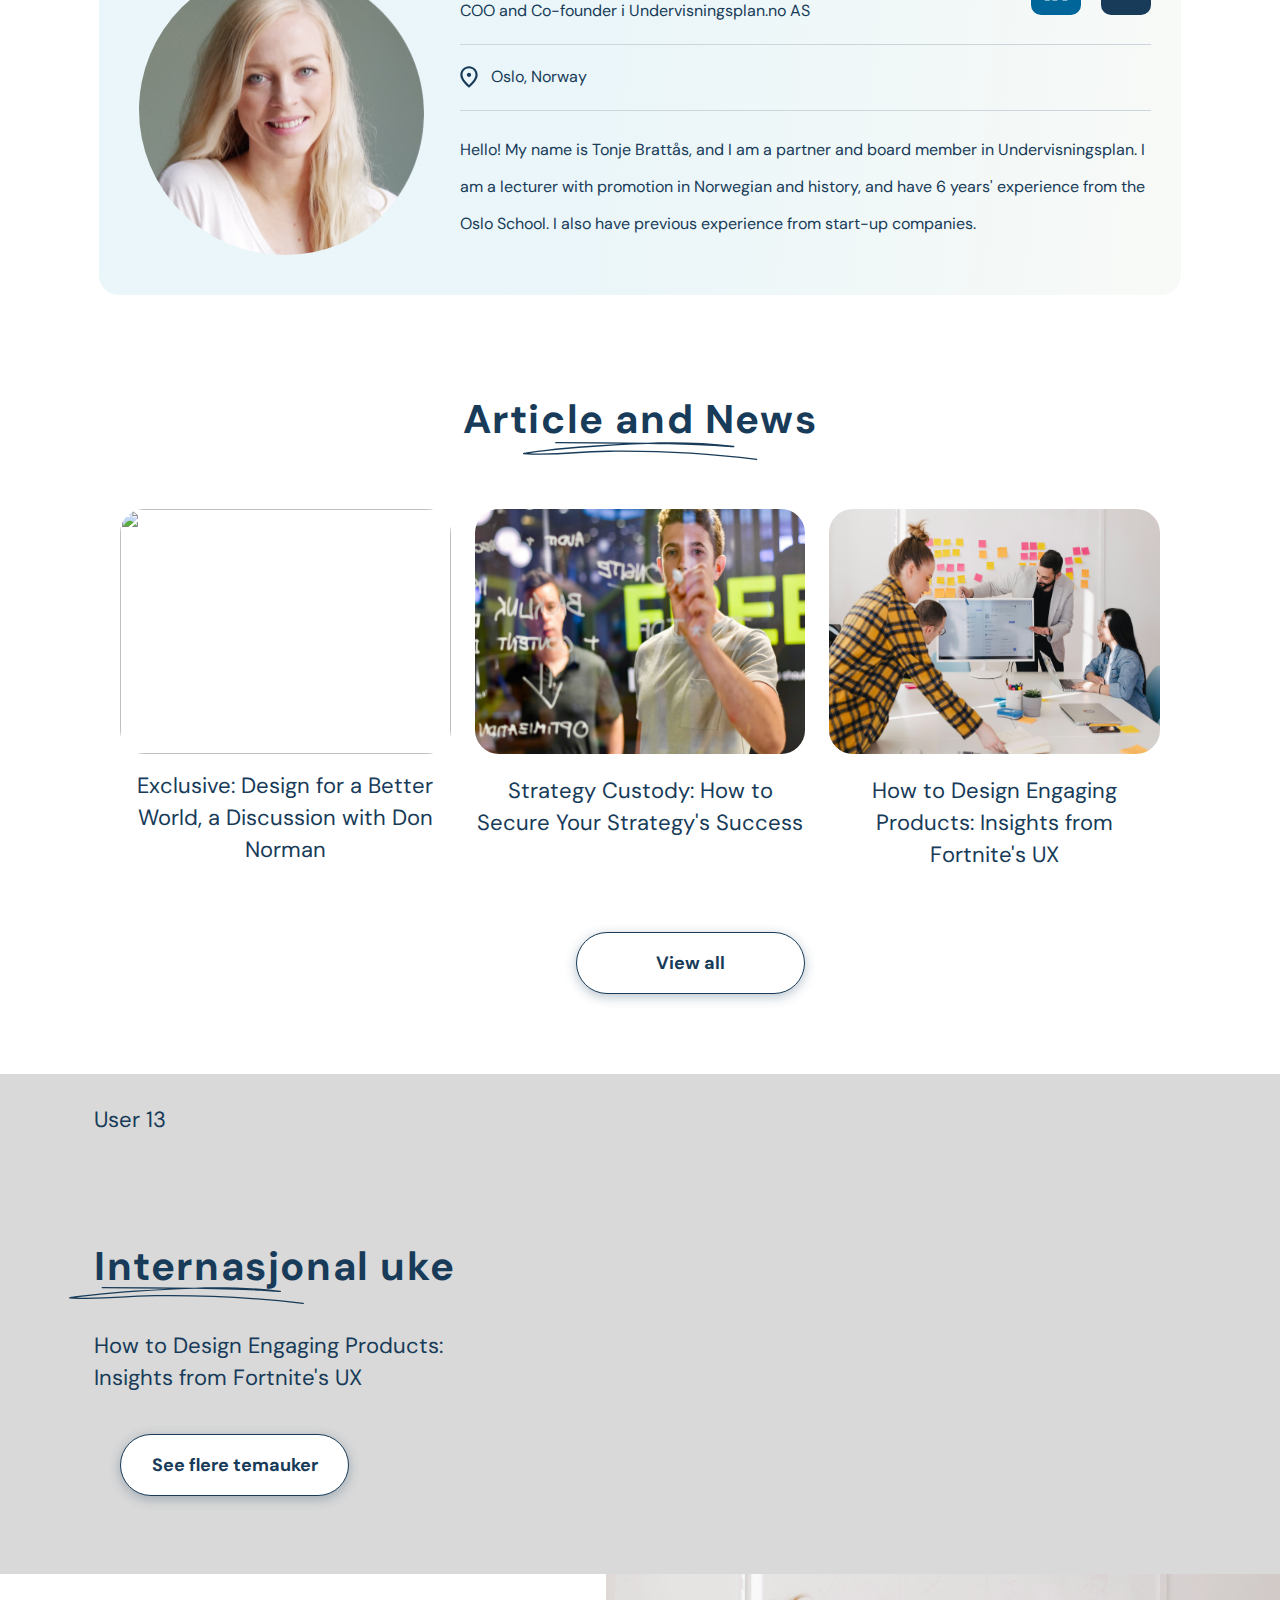
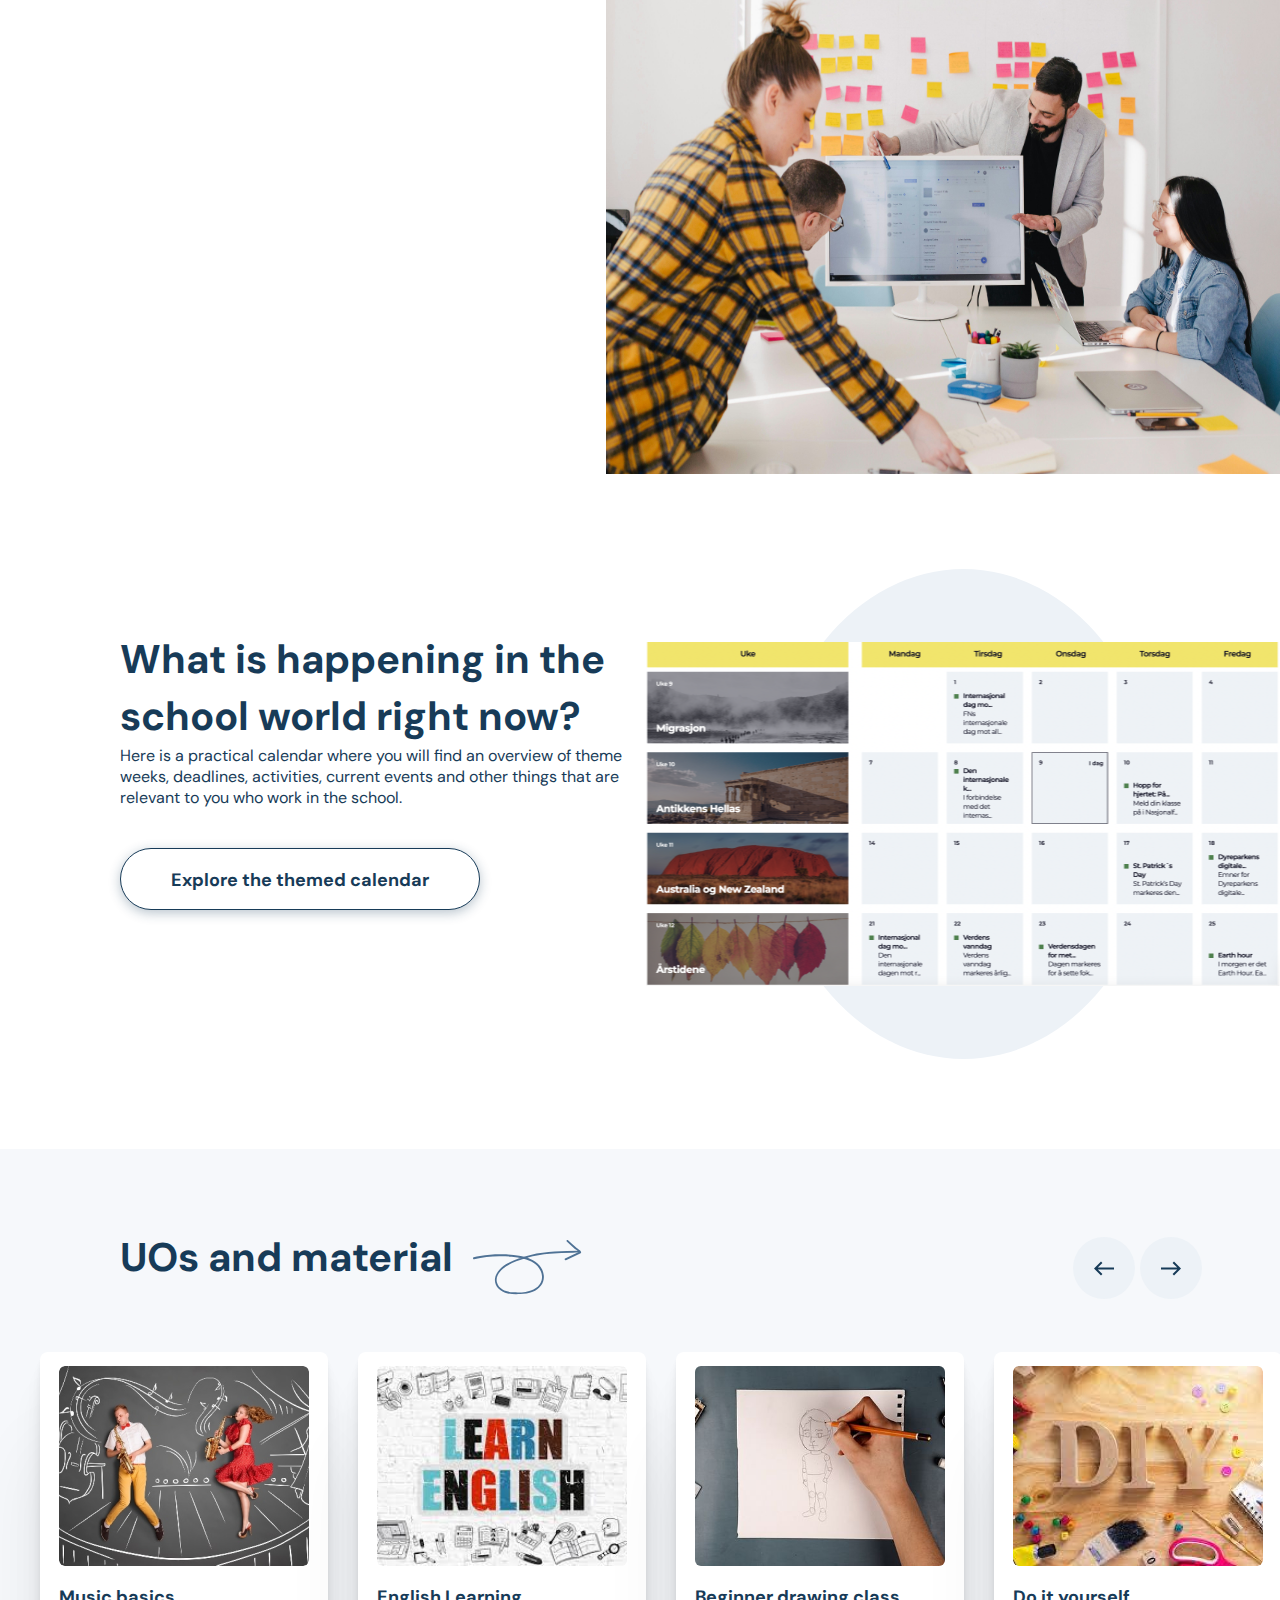
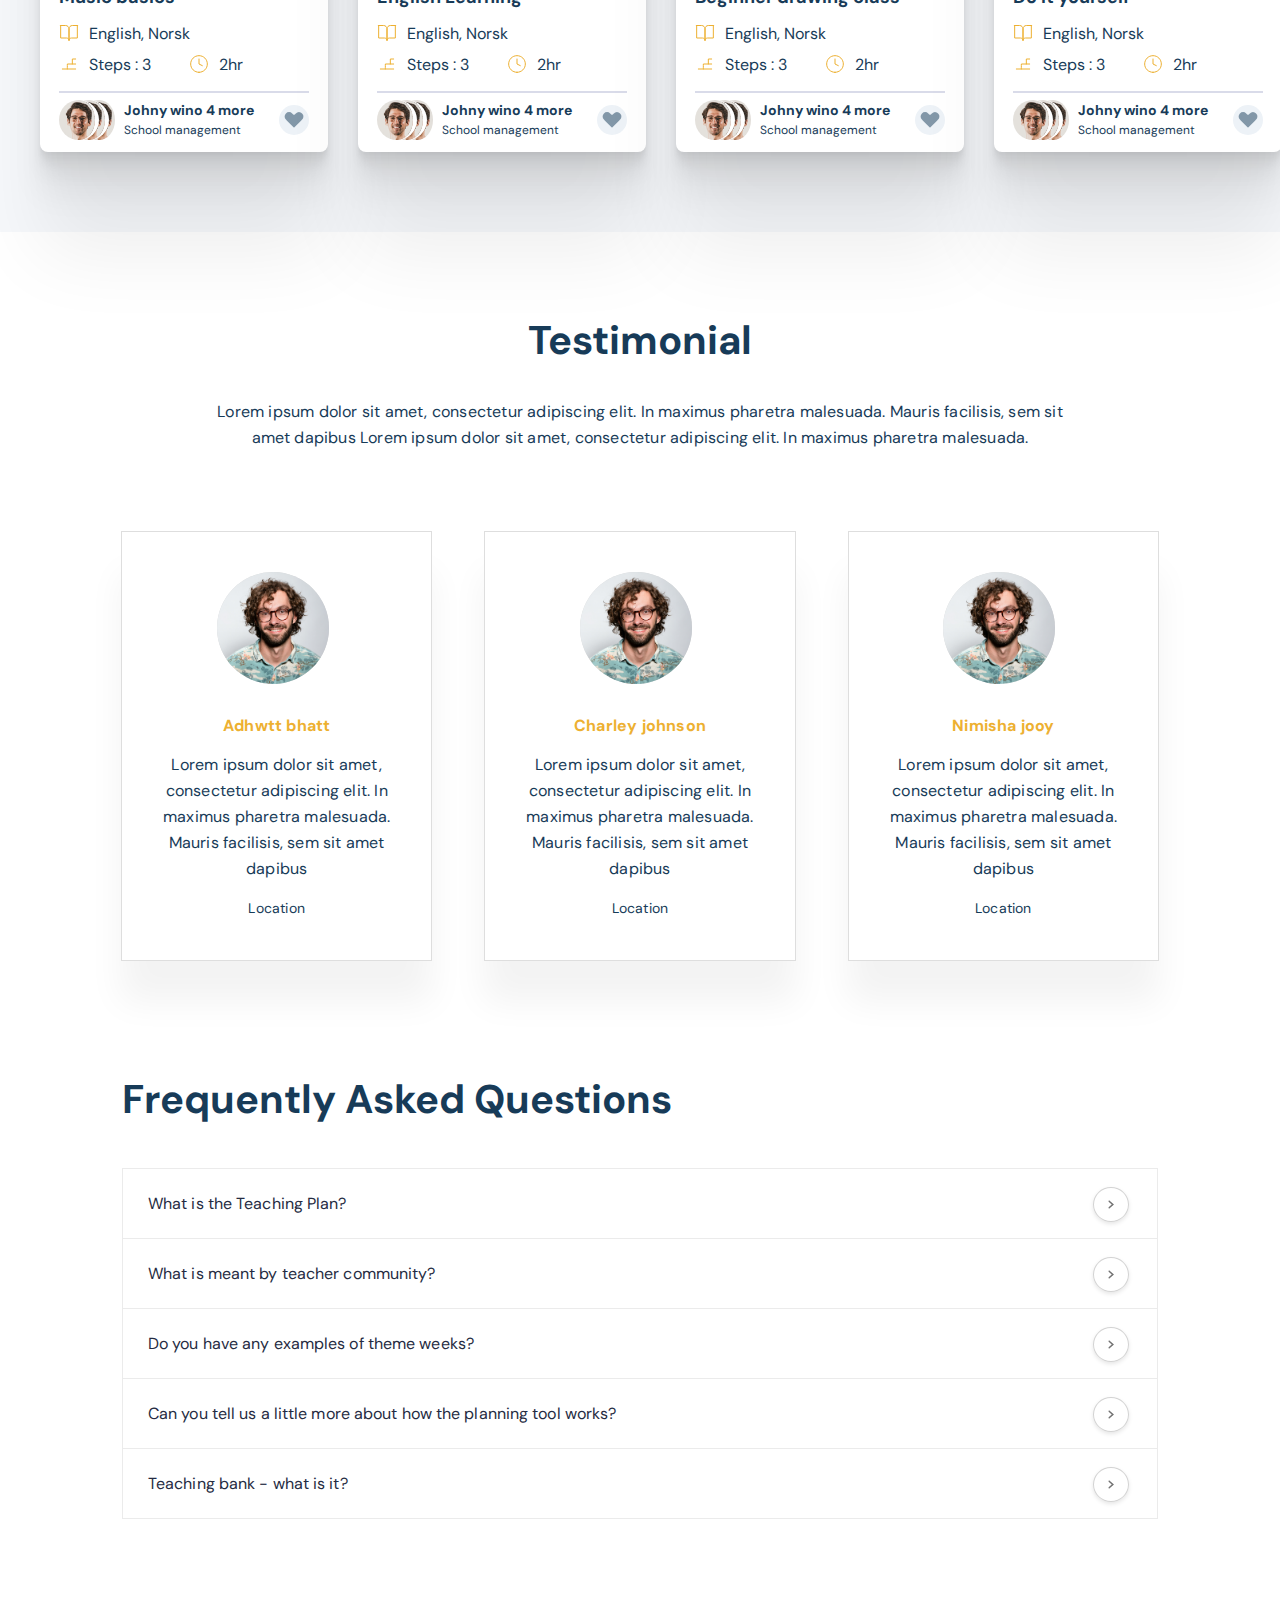
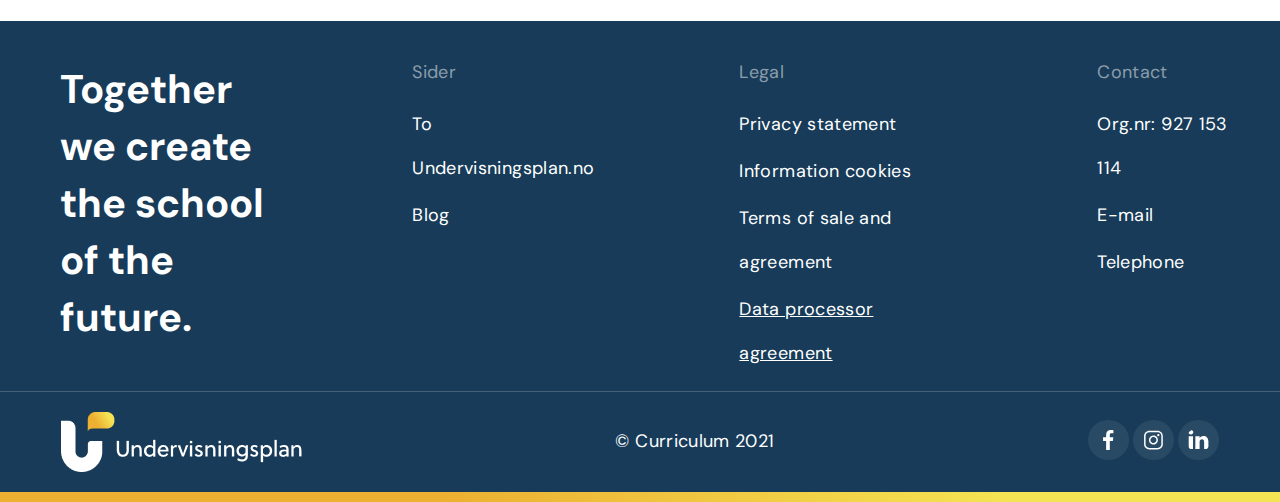
==== commit 756d7e47: "about fix for larger viewport" ====
--- a/index.html
+++ b/index.html
@@ -217,14 +217,16 @@
                 <img src="assets/images/jason-goodman-bzqU01v-G54-unsplash.jpg" alt="" class="slider-img" width="674px" height="500px">
             </div>
         </div>
-        <div class="happening-container">
-            <div class="happening-content">
-                <h1>What is happening in the school world right now?</h1>
-                <p>Here is a practical calendar where you will find an overview of theme weeks, deadlines, activities, current events and other things that are relevant to you who work in the school.</p>
-                <button class="expand"><a href="#">Explore the themed calendar</a></button>
-            </div>
-            <div class="happening-circle">
-                <img src="assets/images/calendar.png" alt="calendar image" class="calendar">
+        <div class="parent-wrapper">
+            <div class="happening-container">
+                <div class="happening-content">
+                    <h1>What is happening in the school world right now?</h1>
+                    <p>Here is a practical calendar where you will find an overview of theme weeks, deadlines, activities, current events and other things that are relevant to you who work in the school.</p>
+                    <button class="expand"><a href="#">Explore the themed calendar</a></button>
+                </div>
+                <div class="happening-circle">
+                    <img src="assets/images/calendar.png" alt="calendar image" class="calendar">
+                </div>
             </div>
         </div>
         <div class="material-container">
--- a/assets/styles/style.css
+++ b/assets/styles/style.css
@@ -300,24 +300,24 @@
     background-color: rgba(246, 248, 251, 1);
     padding: 115px 122px 0px;
     display: grid;
-    /* grid-template-columns: 1fr 2fr; */
-    /* grid-template-columns: repeat(auto-fit, 1fr);
-    grid-auto-rows: repeat(auto-fit, 1fr); */
-    grid-template-areas:
+    /* grid-auto-rows: repeat(auto-fit, 1fr); */
+    grid-template-columns: repeat(2, auto); 
+    justify-content: center;
+    /* grid-template-areas:
             "head head"
             "card container"
-            "info info";
+            "info info"; */
 }
 
 .content-container > h1{
     text-align: center;
     margin-bottom: 60px;
-    /* grid-area: 1 / 1 / 2 / 4; */
-    grid-area: head;
+    grid-column: span 2;
+    /* grid-area: head; */
 }
 
 .content-card {
-    grid-area: card;
+    /* grid-area: card; */
     /* grid-area: span 2; */
     width: 288px;
     height: 400px;
@@ -432,8 +432,7 @@
 }
 
 .video-container{
-    grid-area: container;
-    /* grid-area: 2 / 2 / 4 / 4; */
+    /* grid-area: container; */
     --container-width: 877px;
     width: var(--container-width);
     height: 400px;
@@ -476,7 +475,8 @@
   }
 
 .about-content{
-    grid-area: info;
+    /* grid-area: info; */
+    grid-column: span 2;
     width: 1196px;
     height: 205px;
     border-radius: 20px;
@@ -674,6 +674,7 @@
     margin: 66px 120px 61px;
     display: flex;
     gap: 24px;
+    justify-content: center;
 }
 
 .news-card-item{
@@ -702,7 +703,7 @@
     border: 1px solid var(--primary-color);
     background-color: rgba(255, 255, 255, 1);
     box-shadow: 0px 3px 12px 0px rgba(23, 59, 88, 0.3);
-    margin: 0 605px 80px;
+    margin: 0 45% 80px;
 }
 
 button.expand:hover{
@@ -742,7 +743,6 @@
     display: inline-block;
     margin: 30px 270px 78px 94px;
     width: fit-content;
-
 }
 
 .content-text > h1{
@@ -770,13 +770,15 @@
     line-height: 32px;
 }
 
+
 .happening-container{
     display: flex;
-    width: fit-content;
+    justify-content: space-between;
+    width: 100%;
 }
 
 .happening-content{
-    width: 578px;
+    width: 50%;
     margin: 152px 133px 152px 120px;
 }
 
@@ -843,6 +845,7 @@
     display: flex;
     gap: 30px;
     margin: 66px 78px 0 120px;
+    justify-content: center;
 }
 
 .material-container .content-card{
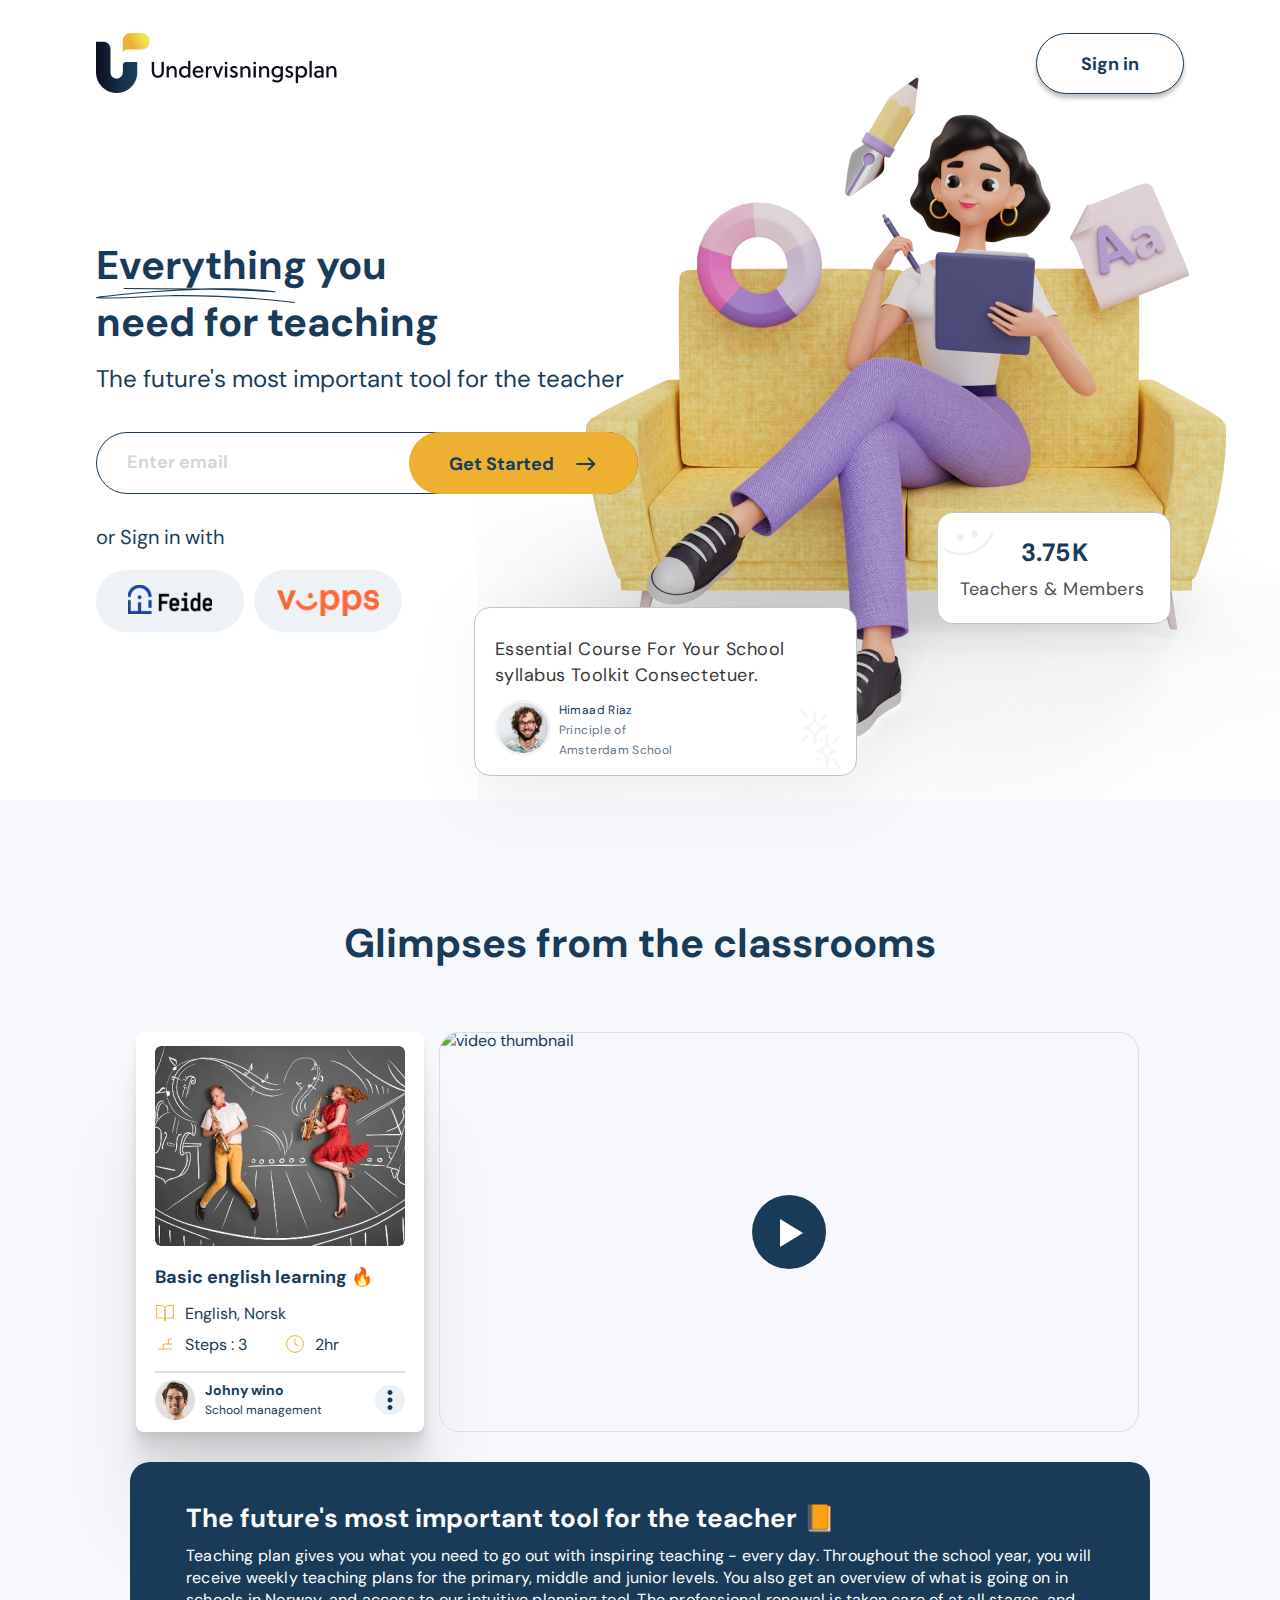
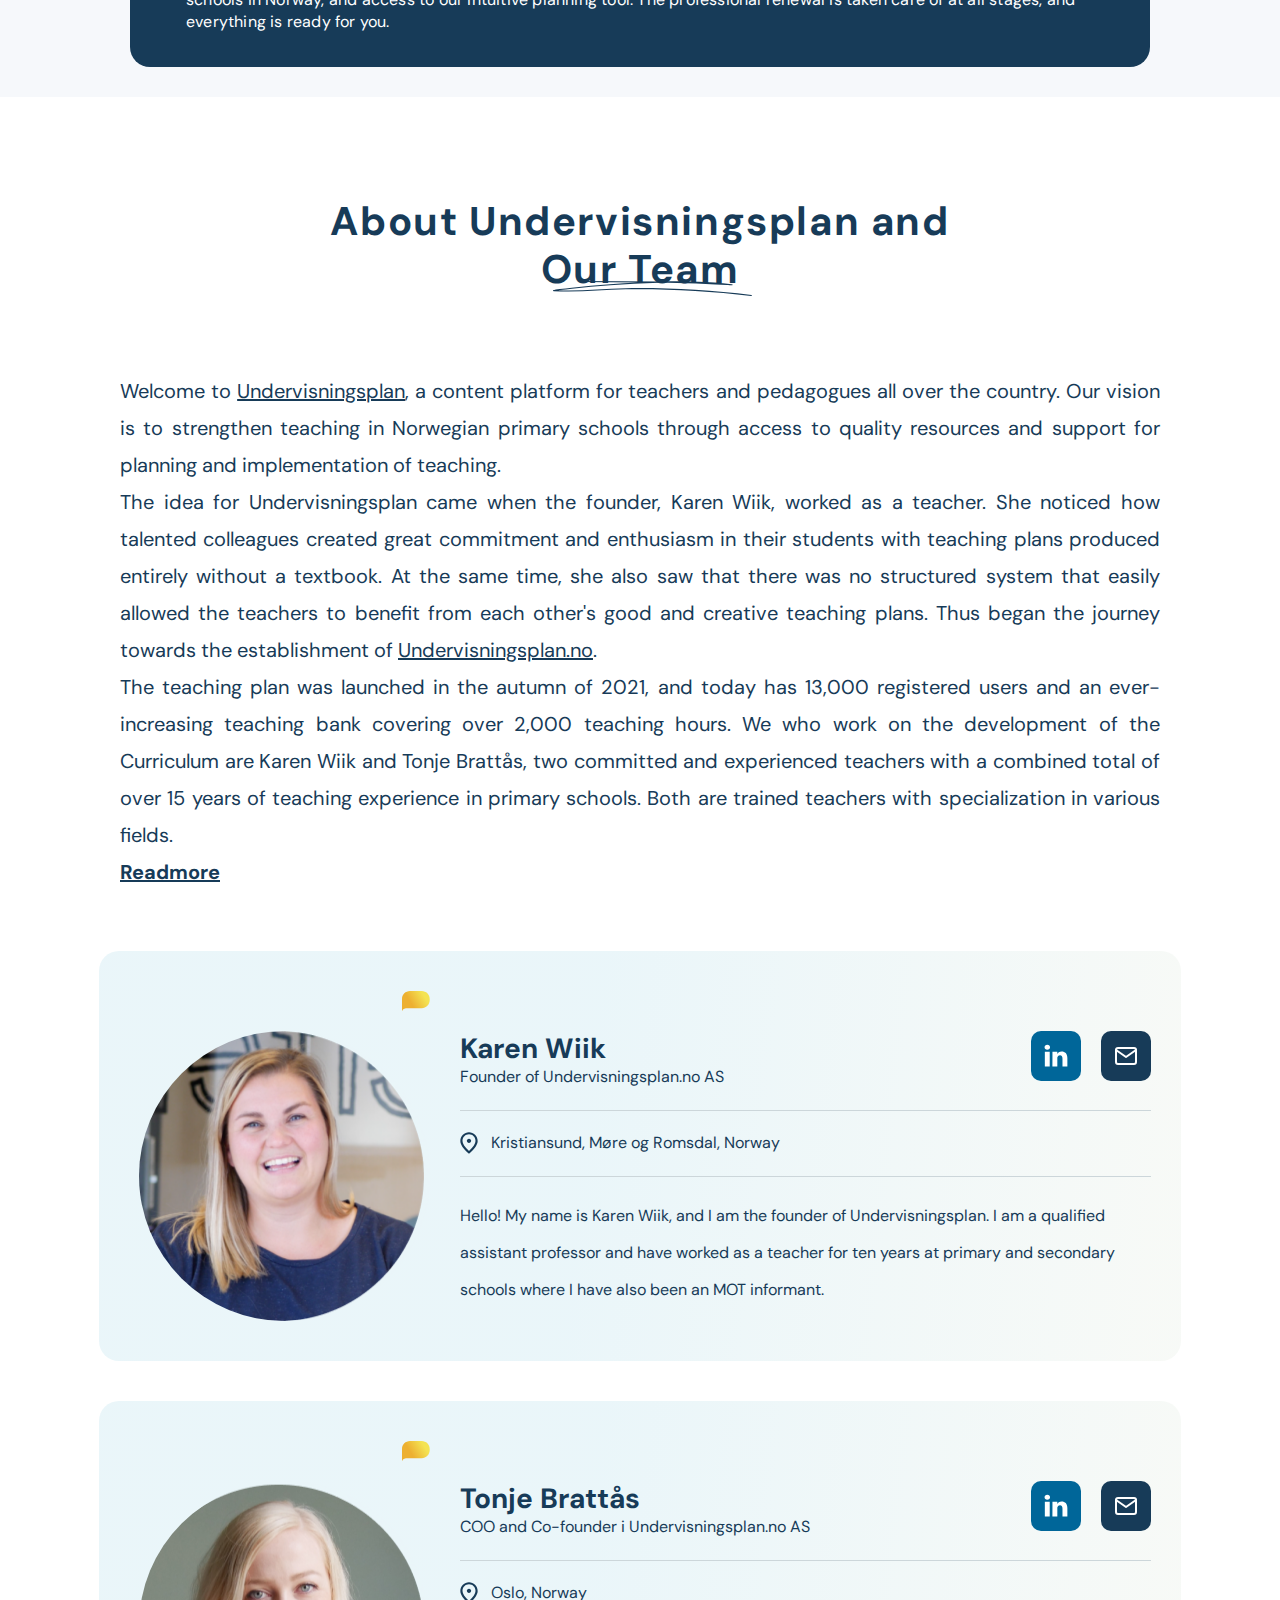
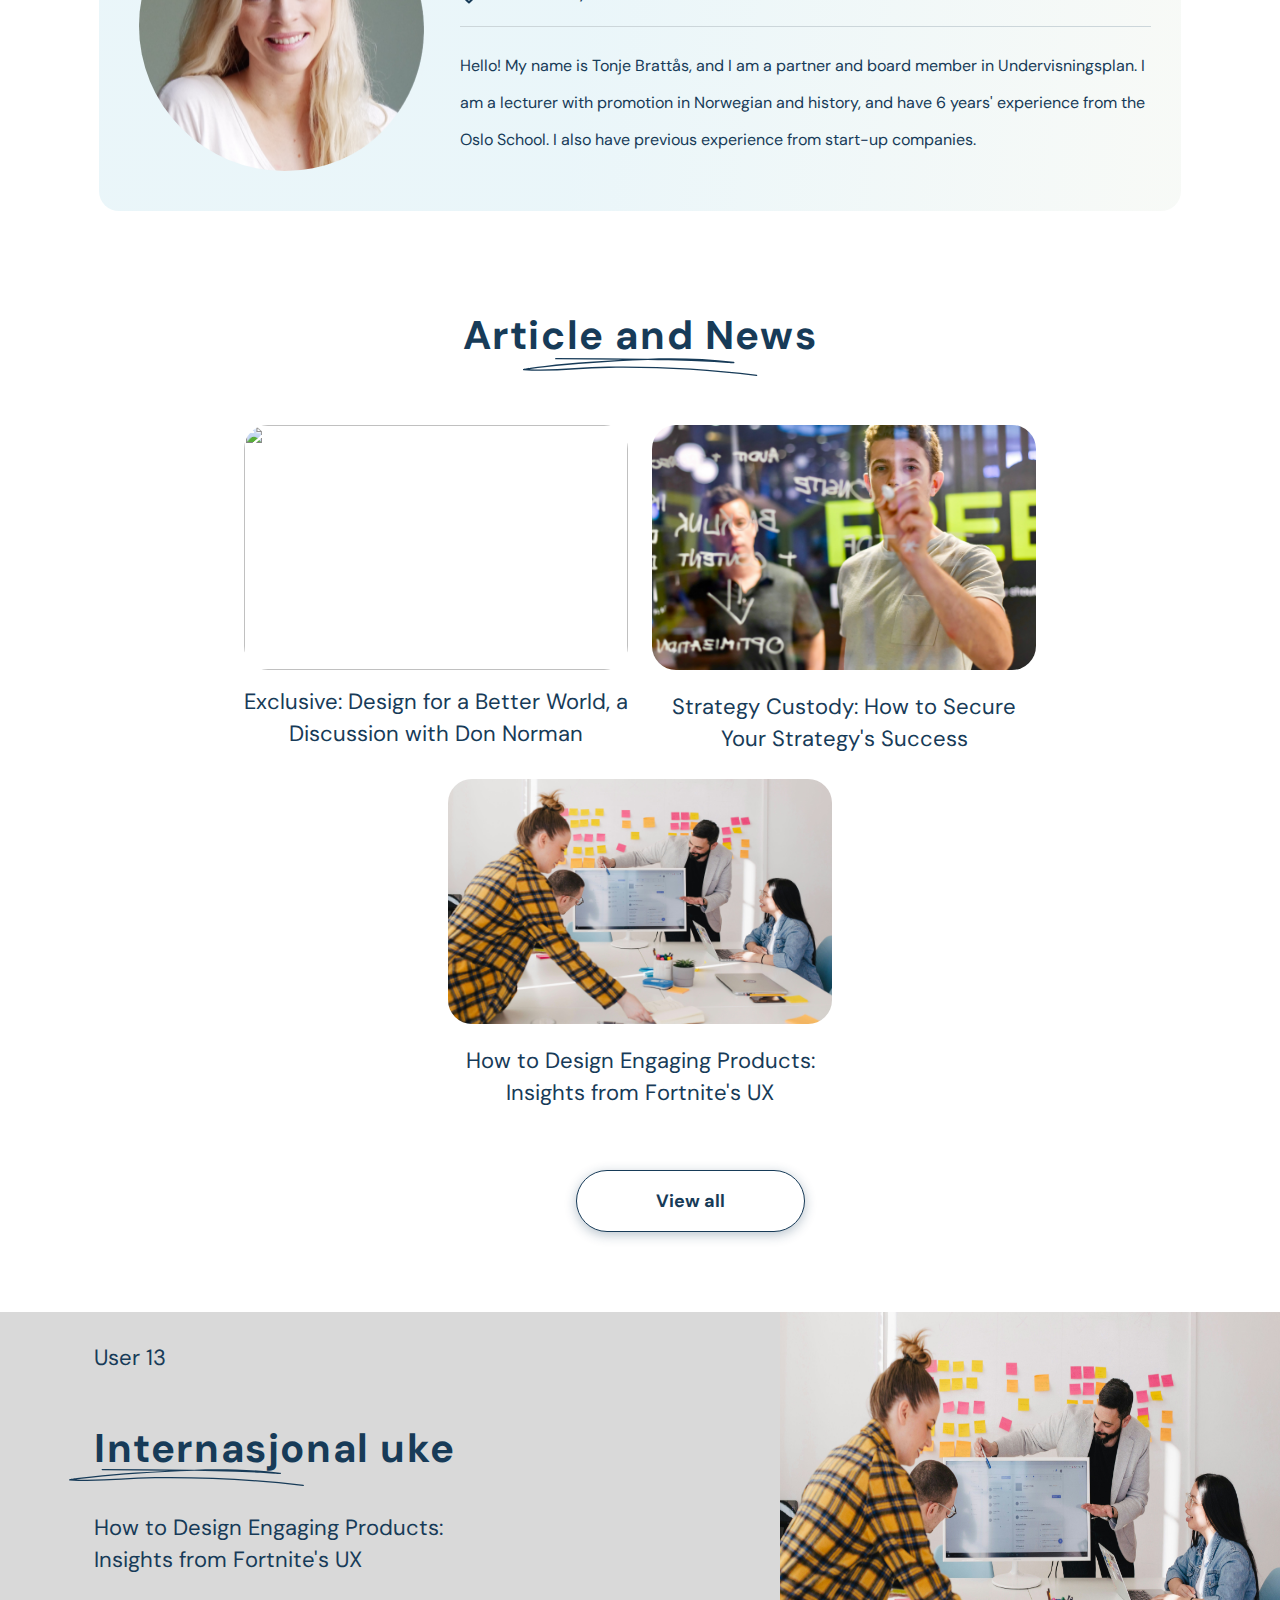
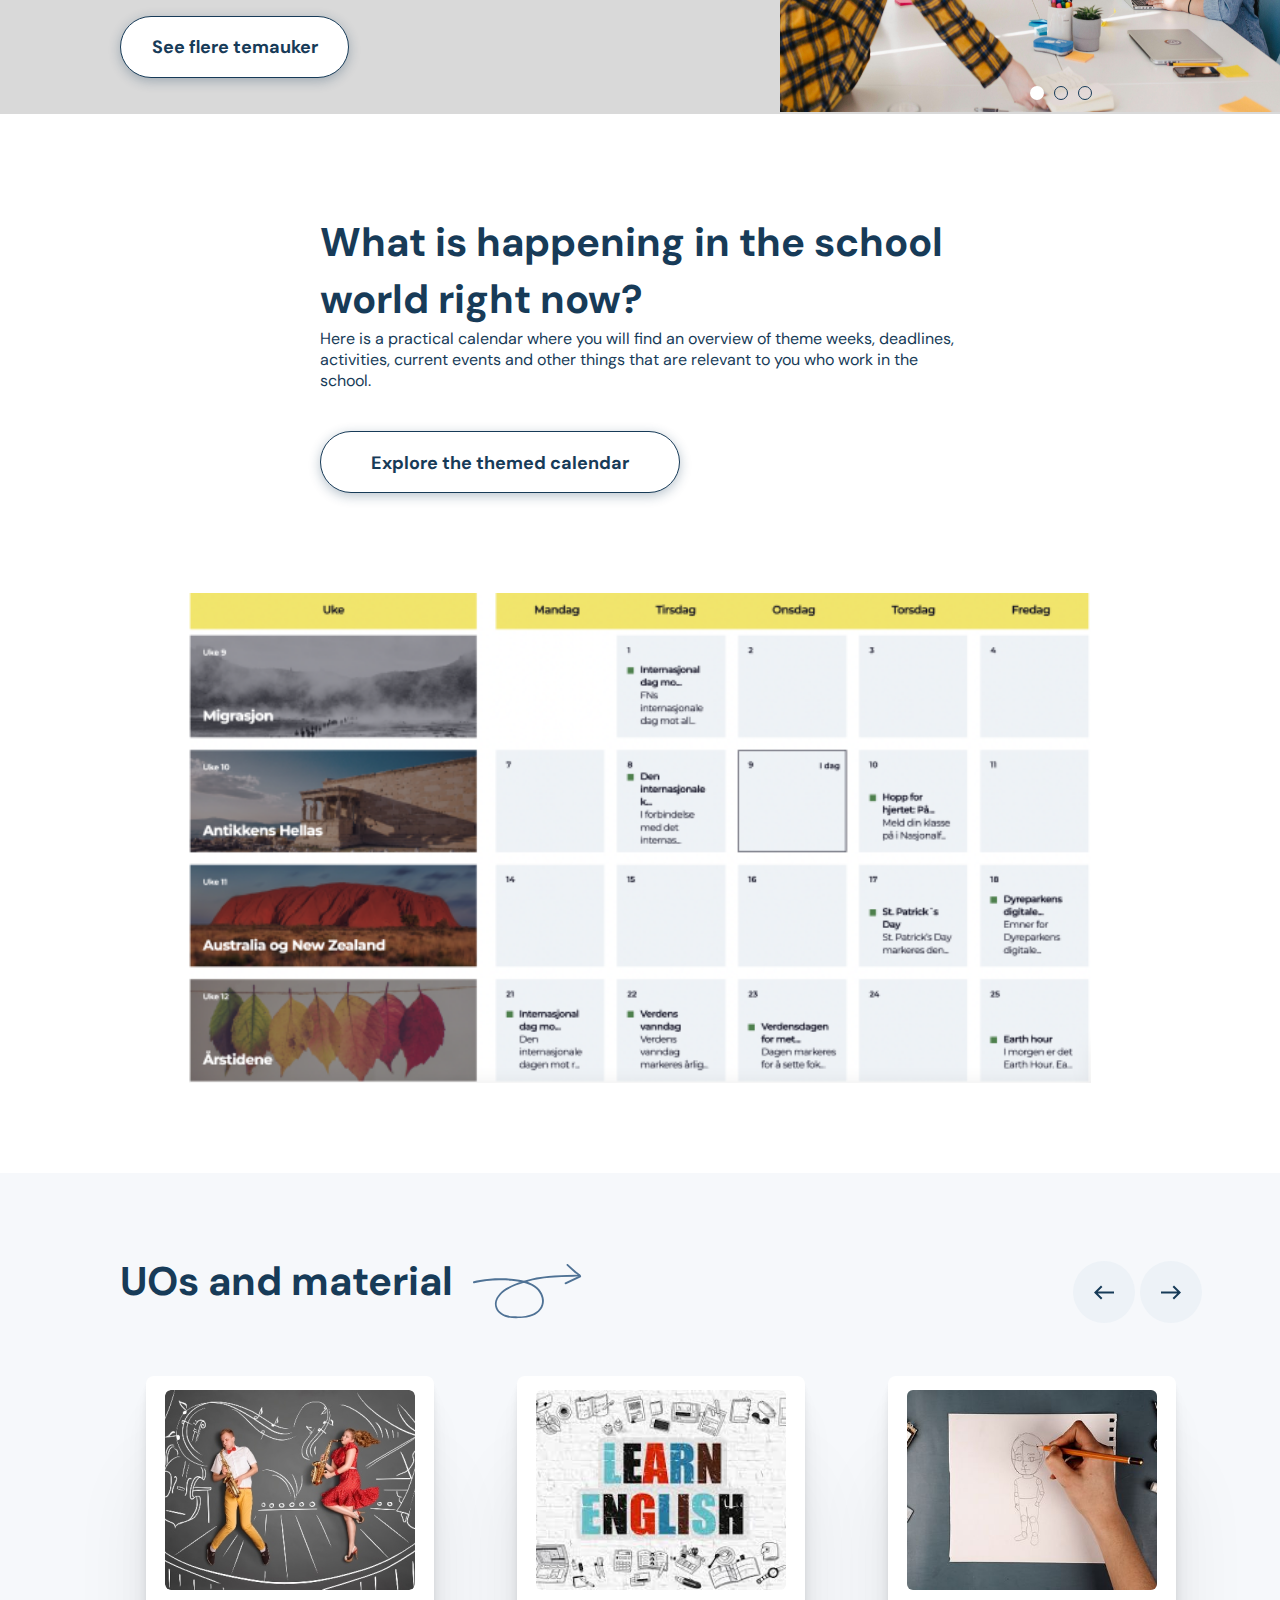
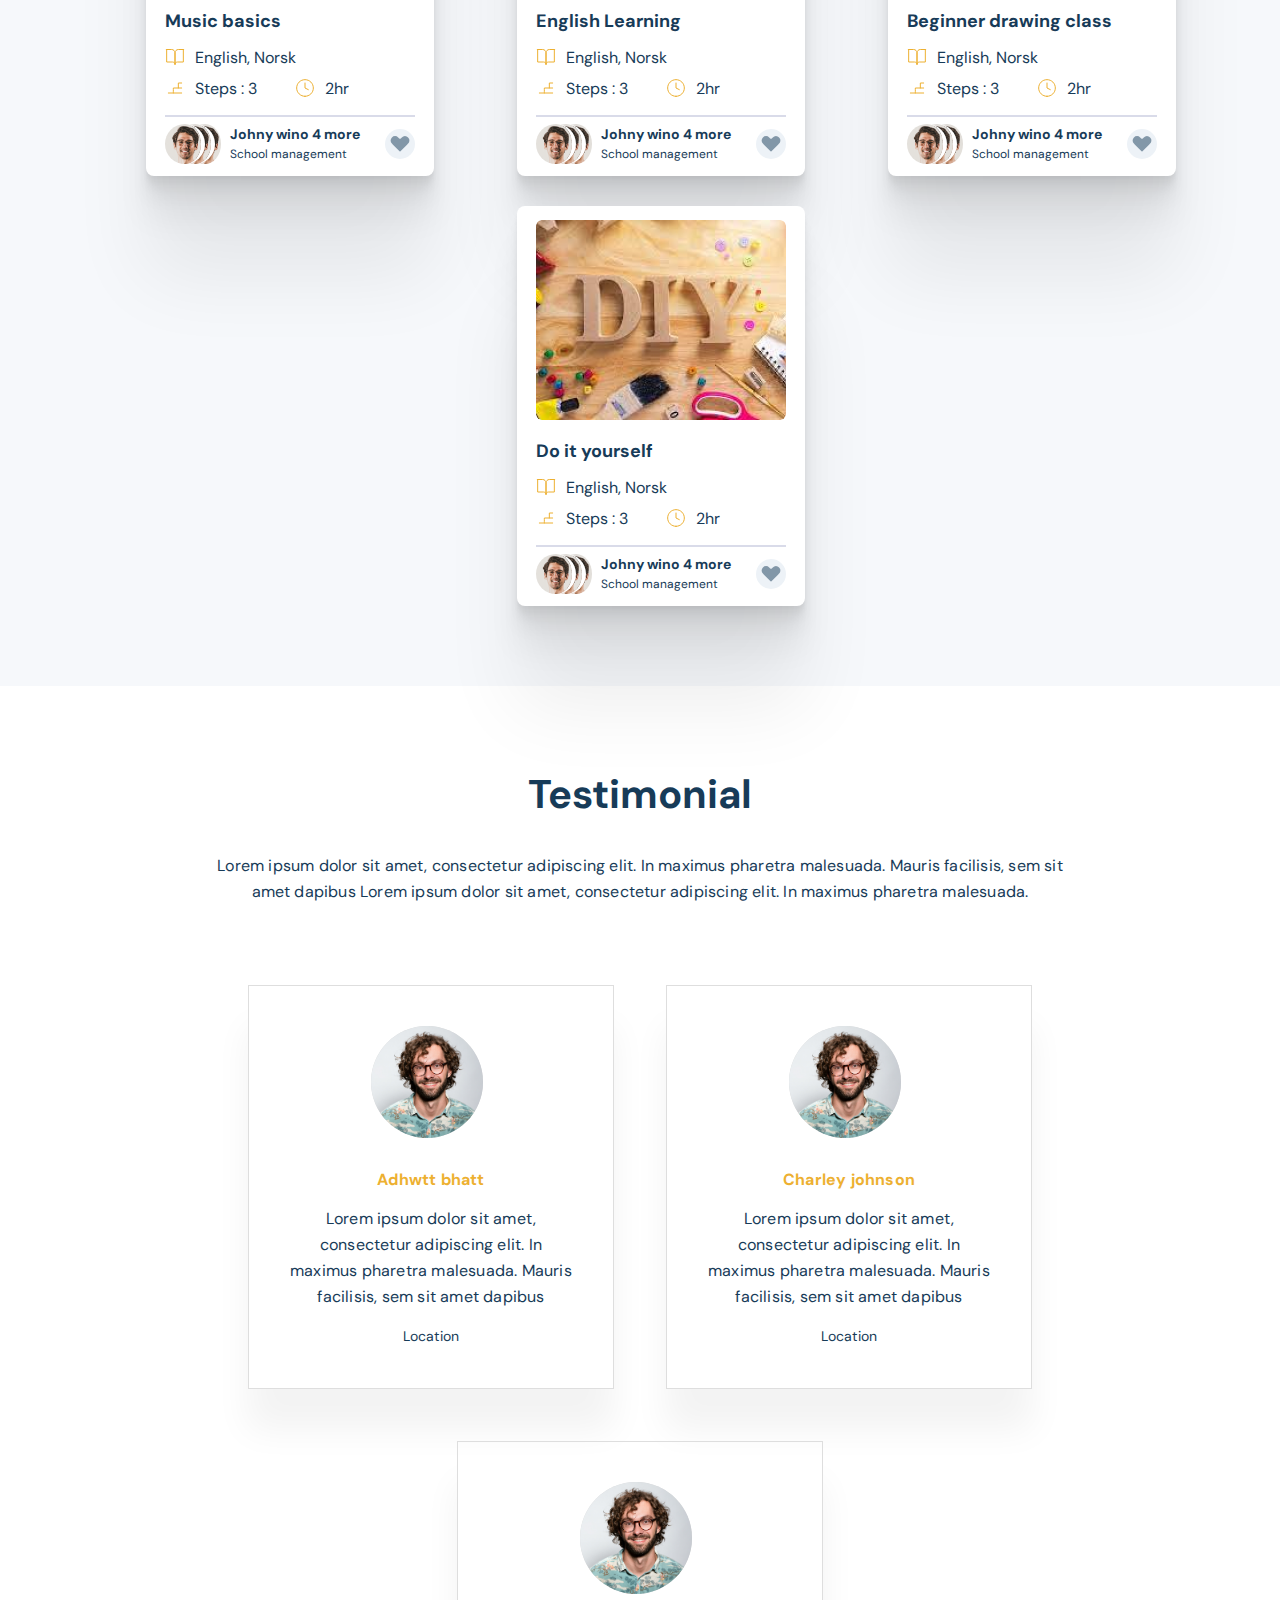
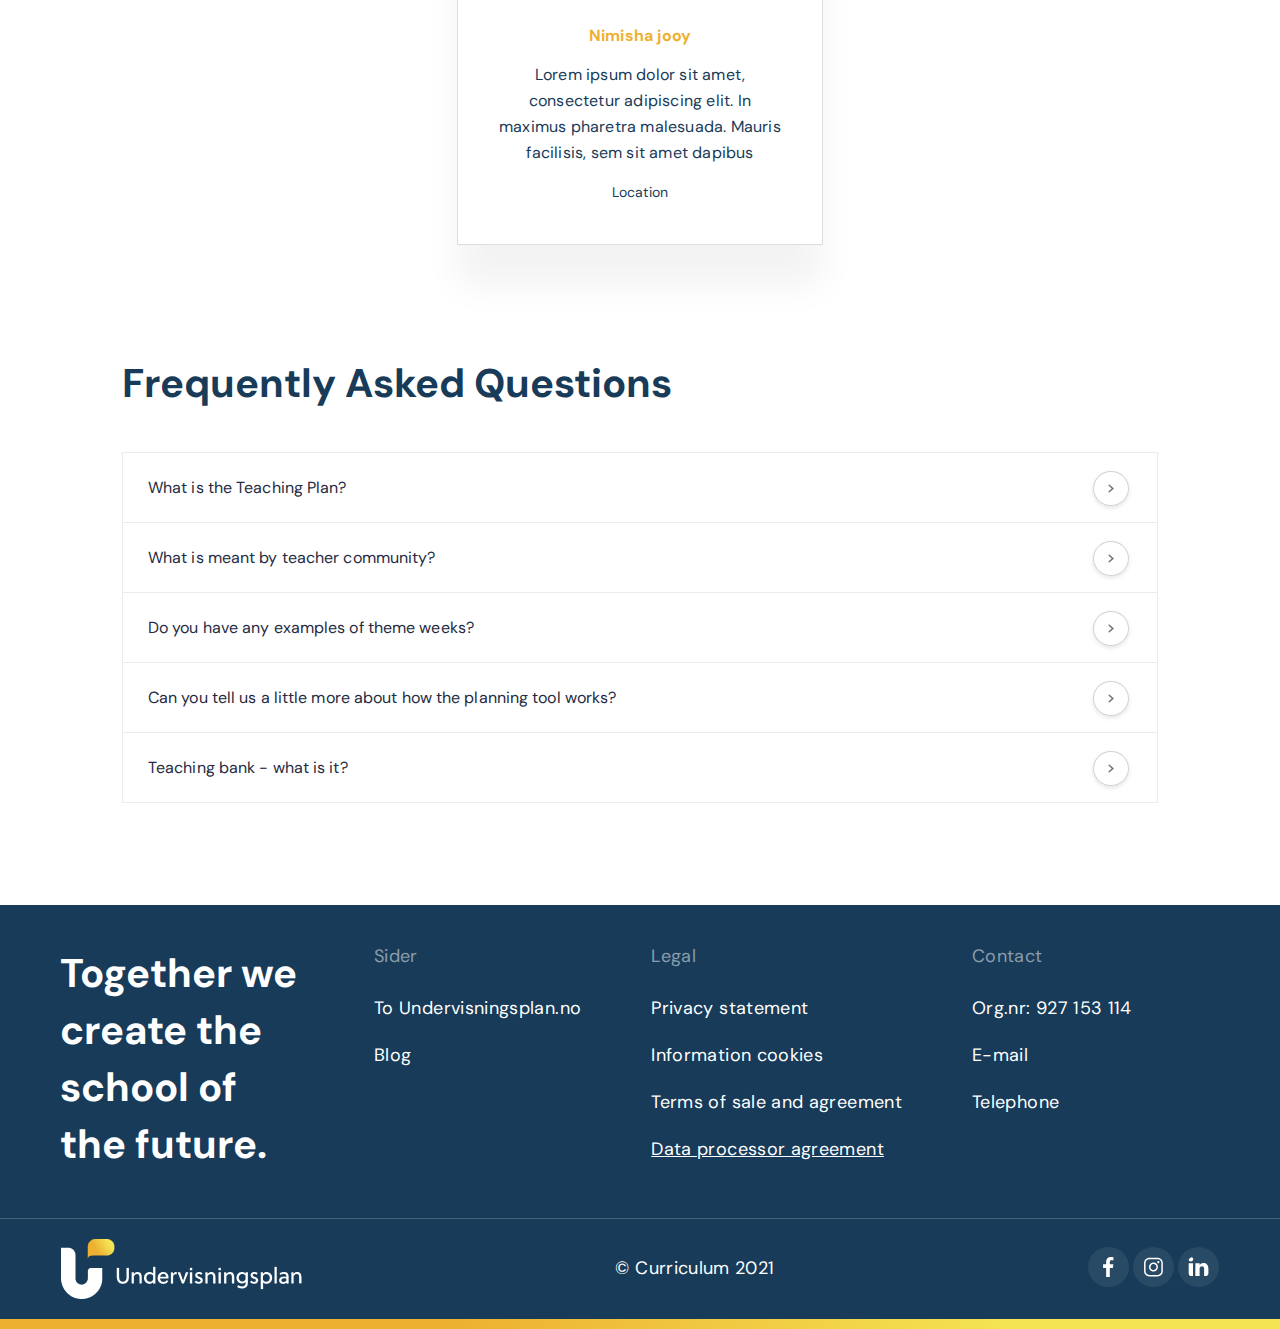
==== commit 31d28af1: "responsive" ====
--- a/index.html
+++ b/index.html
@@ -1,12 +1,14 @@
 <!DOCTYPE html>
 <html>
     <head lang="en">
+        <meta name="viewport" content="width=device-width, initial-scale=1" />
         <title>Undervisnings-plan</title>
         <link rel="stylesheet" href="assets/fonts/fonts.css">
         <link rel="stylesheet" href="assets/styles/style.css">
     </head>
     <body>
-        <div class="landing-page">
+        <section class="landing-page">
+            <!--Navbar-->
             <nav class="navbar">
                 <a href="#" class="logo nav-item">
                     <img src="assets/images/logo.png" alt="undervisnings plan logo" class="logo-img">
@@ -15,512 +17,577 @@
                     <button type="button">Sign in</button>
                 </a>
             </nav>
-            <div class="hero-section">
-                <div class="hero-heading">
-                    <h1>Everything you<br>need for teaching
+            <!--Hero section-->
+            <section>
+                <div class="hero-section">
+                    <!--Heading-->
+                    <div class="hero-heading">
+                        <h1>Everything you<br>need for teaching
+                            <!--lines svg-->
+                            <img src="assets/images/lines-landing-page.svg" alt="scribbled lines" class="lines">
+                        </h1>
+                    </div>
+                    <!--slogan-->
+                    <p class="slogan">The future's most important tool for the teacher</p>
+                    <!--Get started button-->
+                    <div class="get-mail-wrapper">
+                        <input type="text" placeholder="Enter email">
+                        <button type="button"><p>Get Started</p>
+                            <!--arrow svg-->
+                            <svg width="25" height="25" viewBox="0 0 25 25" fill="none" xmlns="http://www.w3.org/2000/svg">
+                                <g clip-path="url(#clip0_4094_10)">
+                                <path d="M15.5 5.5L14.09 6.91L18.67 11.5H2.5V13.5H18.67L14.08 18.09L15.5 19.5L22.5 12.5L15.5 5.5Z" fill="#173B58"/>
+                                </g>
+                                <defs>
+                                <clipPath id="clip0_4094_10">
+                                <rect width="24" height="24" fill="white" transform="translate(0.5 0.5)"/>
+                                </clipPath>
+                                </defs>
+                            </svg>
+                        </button>
+                    </div>
+                    <p class="side-text">or Sign in with</p>
+                    <!--child companies-->
+                    <div class="child-company-logo">
+                        <div class="feide-logo">
+                            <img src="assets/images/logo1.svg" alt="child company feide's logo">
+                        </div>
+                        <div class="vapps-logo">
+                            <img src="assets/images/logo2.svg" alt="child company vapps' logo">
+                        </div>
+                    </div>
+                </div>
+                <!--hero section image-->
+                <div class="hero-img">
+                    <img src="assets/images/hero-image.png" alt="a girl sitting on sofa with tablet and electronic pen, with things flying around for visual purposes">
+                </div>
+                <!--number of members div-->
+                <div class="num-members">
+                    <img src="assets/images/smile.svg" alt="graphic smile">
+                    <h1 class="num">3.75K</h1>
+                    <p>Teachers & Members</p>
+                </div>
+                <!--testimonial div-->
+                <div class="hero-testimonial">
+                    <p>Essential Course For Your School syllabus Toolkit Consectetuer.</p>
+                    <div class="profile">
+                        <div class="circle">
+                            <img src="assets/images/christian-hero.jpg" alt="a professional photo of a man">
+                        </div>
+                        <div class="profile-info">
+                            <p class="name">Himaad Riaz</p>
+                            <p class="pos">Principle of Amsterdam School</p>
+                        </div>
+                    </div>
+                    <img src="assets/images/stars.svg" alt="twinkle emoji">
+                </div>
+            </section>     
+        </section>
+        <!--introduction-->
+        <section>
+            <div class="parent-div">
+                <div class="content-container">
+                    <h1>Glimpses from the classrooms</h1>
+                    <!-- intro card-->
+                    <section>
+                        <div class="content-card">
+                            <img class="card-img" src="assets/images/about-card-image.png" alt="two people playing horn with a musical drawing in the background">
+                            <h1>Basic english learning <span>🔥</span></h1>
+                            <div class="card-info">
+                                <div class="card-info-item">
+                                    <img src="assets/images/book-open.svg" alt="opened book icon">
+                                    <p>English, Norsk</p>
+                                </div>
+                                <div class="card-info-item">
+                                    <img src="assets/images/bar-chart.svg" alt="steps icon">
+                                    <p>Steps : 3</p>
+                                </div>
+                                <div class="card-info-item">
+                                    <img src="assets/images/clock.svg" alt="clock icon">
+                                    <p>2hr</p>
+                                </div>
+                            </div>
+                            <hr>
+                            <div class="card-author-info">
+                                <div class="profile-img">
+                                    <img src="assets/images/alexander-hipp-iEEBWgY_6lA-unsplash.jpg" alt="a professional photo of man">
+                                </div>
+                                <div class="profile-info">
+                                    <h1>Johny wino</h1>
+                                    <p>School management</p>
+                                </div>
+                                <div class="menu">
+                                    <!--options menu button-->
+                                    <svg width="6" height="20" viewBox="0 0 6 20" fill="none" xmlns="http://www.w3.org/2000/svg">
+                                        <path d="M3 5C4.375 5 5.5 3.875 5.5 2.5C5.5 1.125 4.375 0 3 0C1.625 0 0.5 1.125 0.5 2.5C0.5 3.875 1.625 5 3 5ZM3 7.5C1.625 7.5 0.5 8.625 0.5 10C0.5 11.375 1.625 12.5 3 12.5C4.375 12.5 5.5 11.375 5.5 10C5.5 8.625 4.375 7.5 3 7.5ZM3 15C1.625 15 0.5 16.125 0.5 17.5C0.5 18.875 1.625 20 3 20C4.375 20 5.5 18.875 5.5 17.5C5.5 16.125 4.375 15 3 15Z" fill="#173B58"/>
+                                    </svg>
+                                </div>
+                            </div>
+                        </div>
+                    </section>
+                    <!--video container-->
+                    <div class="video-container">
+                        <!-- <video src=""></video> --> <!--if using video, we can add javascript to play and pause based on click event on play button-->
+                        <img src="assets/images/tim-mossholder-WE_Kv_ZB1l0-unsplash.jpg" alt="video thumbnail">
+                        <button class="play-button" id="playButton"></button>
+                    </div>
+                    <!--intro content-->
+                    <div class="about-content">
+                        <h1>The future's most important tool for the teacher 📙</h1>
+                        <p>Teaching plan gives you what you need to go out with inspiring teaching - every day. Throughout the school year, you will receive weekly teaching plans for the primary, middle and junior levels. You also get an overview of what is going on in schools in Norway, and access to our intuitive planning tool. The professional renewal is taken care of at all stages, and everything is ready for you.</p>
+                    </div>
+                </div>
+            </div>
+        </section>
+        <!--About section-->
+        <section>
+            <div class="about-team">
+                <div class="about-heading">
+                    <h1>About Undervisningsplan and<br>Our Team
+                    <!--lines svg-->
+                    <img src="assets/images/lines-landing-page.svg" alt="scribbled lines" class="lines">
+                    </h1>
+                </div>
+                <p>Welcome to <span>Undervisningsplan</span>, a content platform for teachers and pedagogues all over the country. Our vision is to strengthen teaching in Norwegian primary schools through access to quality resources and support for planning and implementation of teaching.<br>
+                The idea for Undervisningsplan came when the founder, Karen Wiik, worked as a teacher. She noticed how talented colleagues created great commitment and enthusiasm in their students with teaching plans produced entirely without a textbook. At the same time, she also saw that there was no structured system that easily allowed the teachers to benefit from each other's good and creative teaching plans. Thus began the journey towards the establishment of <span>Undervisningsplan.no</span>.<br>
+                The teaching plan was launched in the autumn of 2021, and today has 13,000 registered users and an ever-increasing teaching bank covering over 2,000 teaching hours. We who work on the development of the Curriculum are Karen Wiik and Tonje Brattås, two committed and experienced teachers with a combined total of over 15 years of teaching experience in primary schools. Both are trained teachers with specialization in various fields.<br>
+                <a href="#">Readmore</a></p>
+                <!--team profile cards-->
+                <section>
+                    <div class="team-profile">
+                        <div class="mem-profile">
+                            <img src="assets/images/chat-bubble.svg" alt="yellow chat bubble" class="chat-bubble">
+                            <div class="team-profile-img">
+                                <img src="assets/images/profile.png" alt="a professional photo"> <!--cannot download-->
+                            </div>
+                            <div class="head-content">
+                                <div class="mem-info">
+                                    <p class="name">Karen Wiik</p>
+                                    <p class="pos">Founder of Undervisningsplan.no AS</p>
+                                </div>
+                                <div class="contact-links">
+                                    <a href="#" class="linked-in"><img src="assets/images/linked-in.svg" alt="linkedin logo"></a>
+                                    <a href="#" class="mail"><img src="assets/images/mail.svg" alt="envelope icon"></a>
+                                </div>
+                            </div>
+                            <hr>
+                            <div class="address">
+                                <img src="assets/images/location.svg" alt="navigation icon" class="location">
+                                <p>Kristiansund, Møre og Romsdal, Norway</p>
+                            </div>
+                            <hr>
+                            <p class="intro">Hello! My name is Karen Wiik, and I am the founder of Undervisningsplan. I am a qualified assistant professor and have worked as a teacher for ten years at primary and secondary schools where I have also been an MOT informant.</p>
+                        </div>
+                        <div class="mem-profile">
+                            <img src="assets/images/chat-bubble.svg" alt="yellow chat bubble" class="chat-bubble">
+                            <div class="team-profile-img">
+                                <img src="assets/images/profile-2.png" alt="a professional photo"> <!--cannot download-->
+                            </div>
+                            <div class="head-content">
+                                <div class="mem-info">
+                                    <p class="name">Tonje Brattås</p>
+                                    <p class="pos">COO and Co-founder i Undervisningsplan.no AS</p>
+                                </div>
+                                <div class="contact-links">
+                                    <a href="#" class="linked-in"><img src="assets/images/linked-in.svg" alt="linkedin logo"></a>
+                                    <a href="#" class="mail"><img src="assets/images/mail.svg" alt="envelope icon"></a>
+                                </div>
+                            </div>
+                            <hr>
+                            <div class="address">
+                                <img src="assets/images/location.svg" alt="navigation icon" class="location">
+                                <p>Oslo, Norway</p>
+                            </div>
+                            <hr>
+                            <p class="intro">Hello! My name is Tonje Brattås, and I am a partner and board member in Undervisningsplan. I am a lecturer with promotion in Norwegian and history, and have 6 years' experience from the Oslo School. I also have previous experience from start-up companies.</p>
+                        </div>
+                    </div>
+                </section>
+            </div>
+        </section>
+        <!--news container-->
+        <section>
+            <div class="news">
+                <div class="news-heading">
+                    <h1>Article and News
                         <!--lines svg-->
                         <img src="assets/images/lines-landing-page.svg" alt="scribbled lines" class="lines">
                     </h1>
-                </div>
-                <p class="slogan">The future's most important tool for the teacher</p>
-                <div class="get-mail-wrapper">
-                    <input type="text" placeholder="Enter email">
-                    <button type="button"><p>Get Started</p>
-                        <!--arrow svg-->
-                        <svg width="25" height="25" viewBox="0 0 25 25" fill="none" xmlns="http://www.w3.org/2000/svg">
-                            <g clip-path="url(#clip0_4094_10)">
-                            <path d="M15.5 5.5L14.09 6.91L18.67 11.5H2.5V13.5H18.67L14.08 18.09L15.5 19.5L22.5 12.5L15.5 5.5Z" fill="#173B58"/>
-                            </g>
-                            <defs>
-                            <clipPath id="clip0_4094_10">
-                            <rect width="24" height="24" fill="white" transform="translate(0.5 0.5)"/>
-                            </clipPath>
-                            </defs>
-                        </svg>                            
-                    </button>
-                </div>
-                <p class="side-text">or Sign in with</p>
-                <div class="child-company-logo">
-                    <div class="feide-logo">
-                        <img src="assets/images/logo1.svg" alt="child company feide's logo">
-                    </div>
-                    <div class="vapps-logo">
-                        <img src="assets/images/logo2.svg" alt="child company vapps' logo">
-                    </div>
-                </div>
-            </div>
-            <div class="hero-img">
-                <img src="assets/images/hero-image.png" alt="a girl sitting on sofa with tablet and electronic pen, with things flying around for visual purposes">
-            </div>
-            <div class="num-members">
-                <img src="assets/images/smile.svg" alt="graphic smile">
-                <h1 class="num">3.75K</h1>
-                <p>Teachers & Members</p>
-            </div>
-            <div class="hero-testimonial">
-                <p>Essential Course For Your School syllabus Toolkit Consectetuer.</p>
-                <div class="profile">
-                    <div class="circle">
-                        <img src="assets/images/christian-hero.jpg" alt="a professional photo of a man">
-                    </div>
-                    <div class="profile-info">
-                        <p class="name">Himaad Riaz</p>
-                        <p class="pos">Principle of Amsterdam School</p>
-                    </div>
-                </div>
-                <img src="assets/images/stars.svg" alt="twinkle emoji">
-            </div>
-        </div>
-        <div class="parent-div">
-            <div class="content-container">
-                <h1>Glimpses from the classrooms</h1>
-                <div class="content-card">
-                    <img class="card-img" src="assets/images/about-card-image.png" alt="two people playing horn with a musical drawing in the background">
-                    <h1>Basic english learning <span>🔥</span></h1>
-                    <div class="card-info">
-                        <div class="card-info-item">
-                            <img src="assets/images/book-open.svg" alt="opened book icon">
-                            <p>English, Norsk</p>
-                        </div>
-                        <div class="card-info-item">
-                            <img src="assets/images/bar-chart.svg" alt="steps icon">
-                            <p>Steps : 3</p>
-                        </div>
-                        <div class="card-info-item">
-                            <img src="assets/images/clock.svg" alt="clock icon">
-                            <p>2hr</p>
-                        </div>
-                    </div>
-                    <hr>
-                    <div class="card-author-info">
-                        <div class="profile-img">
-                            <img src="assets/images/alexander-hipp-iEEBWgY_6lA-unsplash.jpg" alt="a professional photo of man">
-                        </div>
-                        <div class="profile-info">
-                            <h1>Johny wino</h1>
-                            <p>School management</p>
-                        </div>
-                        <div class="menu">
-                            <!--options menu button-->
-                            <svg width="6" height="20" viewBox="0 0 6 20" fill="none" xmlns="http://www.w3.org/2000/svg">
-                                <path d="M3 5C4.375 5 5.5 3.875 5.5 2.5C5.5 1.125 4.375 0 3 0C1.625 0 0.5 1.125 0.5 2.5C0.5 3.875 1.625 5 3 5ZM3 7.5C1.625 7.5 0.5 8.625 0.5 10C0.5 11.375 1.625 12.5 3 12.5C4.375 12.5 5.5 11.375 5.5 10C5.5 8.625 4.375 7.5 3 7.5ZM3 15C1.625 15 0.5 16.125 0.5 17.5C0.5 18.875 1.625 20 3 20C4.375 20 5.5 18.875 5.5 17.5C5.5 16.125 4.375 15 3 15Z" fill="#173B58"/>
-                            </svg>
-                        </div>
-                    </div>
-                </div>
-                <div class="video-container">
-                    <!-- <video src=""></video> --> <!--if using video, we can add javascript to play and pause based on click event on play button-->
-                    <img src="assets/images/tim-mossholder-WE_Kv_ZB1l0-unsplash.jpg" alt="video thumbnail">
-                    <button class="play-button" id="playButton"></button>
-                </div>
-                <div class="about-content">
-                    <h1>The future's most important tool for the teacher 📙</h1>
-                    <p>Teaching plan gives you what you need to go out with inspiring teaching - every day. Throughout the school year, you will receive weekly teaching plans for the primary, middle and junior levels. You also get an overview of what is going on in schools in Norway, and access to our intuitive planning tool. The professional renewal is taken care of at all stages, and everything is ready for you.</p>
-                </div>
-            </div>
-        </div>
-        <div class="about-team">
-            <div class="about-heading">
-                <h1>About Undervisningsplan and<br>Our Team
-                <!--lines svg-->
-                <img src="assets/images/lines-landing-page.svg" alt="scribbled lines" class="lines">
+                    <div class="news-card">
+                        <div class="news-card-item">
+                            <img src="assets/images/mailchimp-Hv9CS6KZayQ-unsplash.jpg" alt="">
+                            <p>Exclusive: Design for a Better World, a Discussion with Don Norman</p>
+                        </div>
+                        <div class="news-card-item">
+                            <img src="assets/images/diggity-marketing-s8HyIEe7lF0-unsplash.jpg" alt="">
+                            <p>Strategy Custody: How to Secure Your Strategy's Success</p>
+                        </div>
+                        <div class="news-card-item">
+                            <img src="assets/images/jason-goodman-bzqU01v-G54-unsplash.jpg" alt="">
+                            <p>How to Design Engaging Products: Insights from Fortnite's UX</p>
+                        </div>
+                    </div>
+                    <button class="expand"><a href="#">View all</a></button>
+                </div>
+            </div>
+        </section>
+        <!--content ad-->
+        <section>
+            <div class="content-ad">
+                <div class="content-text">
+                    <p>User 13</p>
+                    <h1>Internasjonal uke
+                        <!--lines svg-->
+                        <img src="assets/images/lines-landing-page.svg" alt="scribbled lines" class="lines">
+                    </h1>
+                    <p>How to Design Engaging Products:<br>
+                        Insights from Fortnite's UX</p>
+                    <button class="expand"><a href="#">See flere temauker</a></button>
+                </div>
+                <div class="slider">
+                    <div class="img-container">
+                        <img src="assets/images/jason-goodman-bzqU01v-G54-unsplash.jpg" alt="" class="slider-img" id="img1">
+                        <!-- <img src="assets/images/diggity-marketing-s8HyIEe7lF0-unsplash.jpg" alt="" class="slider-img" id="img2">
+                        <img src="assets/images/mailchimp-Hv9CS6KZayQ-unsplash.jpg" alt="" class="slider-img" id="img3"> -->
+                    </div>
+                    <div class="slider-dots">
+                        <a href="#img1"></a>
+                        <a href="#img2"></a>
+                        <a href="#img3"></a>
+                    </div>
+                </div>
+            </div>
+        </section>
+        <!--what's happening content-->
+        <section>
+            <div class="parent-wrapper">
+                <div class="happening-container">
+                    <div class="happening-content">
+                        <h1>What is happening in the school world right now?</h1>
+                        <p>Here is a practical calendar where you will find an overview of theme weeks, deadlines, activities, current events and other things that are relevant to you who work in the school.</p>
+                        <button class="expand"><a href="#">Explore the themed calendar</a></button>
+                    </div>
+                    <div class="happening-circle">
+                        <img src="assets/images/calendar.png" alt="calendar image" class="calendar">
+                    </div>
+                </div>
+            </div>
+        </section>
+        <!--Materials-->
+        <section>
+            <div class="material-container">
+                <h1>UOs and material
+                    <img src="assets/images/arrow.svg" alt="a pointing arrow">
                 </h1>
-            </div>
-            <p>Welcome to <span>Undervisningsplan</span>, a content platform for teachers and pedagogues all over the country. Our vision is to strengthen teaching in Norwegian primary schools through access to quality resources and support for planning and implementation of teaching.<br>
-            The idea for Undervisningsplan came when the founder, Karen Wiik, worked as a teacher. She noticed how talented colleagues created great commitment and enthusiasm in their students with teaching plans produced entirely without a textbook. At the same time, she also saw that there was no structured system that easily allowed the teachers to benefit from each other's good and creative teaching plans. Thus began the journey towards the establishment of <span>Undervisningsplan.no</span>.<br>
-            The teaching plan was launched in the autumn of 2021, and today has 13,000 registered users and an ever-increasing teaching bank covering over 2,000 teaching hours. We who work on the development of the Curriculum are Karen Wiik and Tonje Brattås, two committed and experienced teachers with a combined total of over 15 years of teaching experience in primary schools. Both are trained teachers with specialization in various fields.<br>
-            <a href="#">Readmore</a></p>
-            <div class="team-profile">
-                <div class="mem-profile">
-                    <img src="assets/images/chat-bubble.svg" alt="yellow chat bubble" class="chat-bubble">
-                    <div class="team-profile-img">
-                        <img src="assets/images/profile.png" alt="a professional photo"> <!--cannot download-->
-                    </div>
-                    <div class="head-content">
-                        <div class="mem-info">
-                            <p class="name">Karen Wiik</p>
-                            <p class="pos">Founder of Undervisningsplan.no AS</p>
-                        </div>
-                        <div class="contact-links">
-                            <a href="#" class="linked-in"><img src="assets/images/linked-in.svg" alt="linkedin logo"></a>
-                            <a href="#" class="mail"><img src="assets/images/mail.svg" alt="envelope icon"></a>
-                        </div>
-                    </div>
-                    <hr>
-                    <div class="address">
-                        <img src="assets/images/location.svg" alt="navigation icon" class="location">
-                        <p>Kristiansund, Møre og Romsdal, Norway</p>
-                    </div>
-                    <hr>
-                    <p class="intro">Hello! My name is Karen Wiik, and I am the founder of Undervisningsplan. I am a qualified assistant professor and have worked as a teacher for ten years at primary and secondary schools where I have also been an MOT informant.</p>
-                </div>
-                <div class="mem-profile">
-                    <img src="assets/images/chat-bubble.svg" alt="yellow chat bubble" class="chat-bubble">
-                    <div class="team-profile-img">
-                        <img src="assets/images/profile-2.png" alt="a professional photo"> <!--cannot download-->
-                    </div>
-                    <div class="head-content">
-                        <div class="mem-info">
-                            <p class="name">Tonje Brattås</p>
-                            <p class="pos">COO and Co-founder i Undervisningsplan.no AS</p>
-                        </div>
-                        <div class="contact-links">
-                            <a href="#" class="linked-in"><img src="assets/images/linked-in.svg" alt="linkedin logo"></a>
-                            <a href="#" class="mail"><img src="assets/images/mail.svg" alt="envelope icon"></a>
-                        </div>
-                    </div>
-                    <hr>
-                    <div class="address">
-                        <img src="assets/images/location.svg" alt="navigation icon" class="location">
-                        <p>Oslo, Norway</p>
-                    </div>
-                    <hr>
-                    <p class="intro">Hello! My name is Tonje Brattås, and I am a partner and board member in Undervisningsplan. I am a lecturer with promotion in Norwegian and history, and have 6 years' experience from the Oslo School. I also have previous experience from start-up companies.</p>
-                </div>
-            </div>
-        </div>
-        <div class="news">
-            <div class="news-heading">
-                <h1>Article and News
-                    <!--lines svg-->
-                    <img src="assets/images/lines-landing-page.svg" alt="scribbled lines" class="lines">
-                </h1>
-                <div class="news-card">
-                    <div class="news-card-item">
-                        <img src="assets/images/mailchimp-Hv9CS6KZayQ-unsplash.jpg" alt="">
-                        <p>Exclusive: Design for a Better World, a Discussion with Don Norman</p>
-                    </div>
-                    <div class="news-card-item">
-                        <img src="assets/images/diggity-marketing-s8HyIEe7lF0-unsplash.jpg" alt="">
-                        <p>Strategy Custody: How to Secure Your Strategy's Success</p>
-                    </div>
-                    <div class="news-card-item">
-                        <img src="assets/images/jason-goodman-bzqU01v-G54-unsplash.jpg" alt="">
-                        <p>How to Design Engaging Products: Insights from Fortnite's UX</p>
-                    </div>
-                </div>
-                <button class="expand"><a href="#">View all</a></button>
-            </div>
-        </div>
-        <div class="content-ad">
-            <div class="content-text">
-                <p>User 13</p>
-                <h1>Internasjonal uke
-                    <!--lines svg-->
-                    <img src="assets/images/lines-landing-page.svg" alt="scribbled lines" class="lines">
-                </h1>
-                <p>How to Design Engaging Products:<br>
-                    Insights from Fortnite's UX</p>
-                <button class="expand"><a href="#">See flere temauker</a></button>
-            </div>
-            <div class="slider">
-                <img src="assets/images/jason-goodman-bzqU01v-G54-unsplash.jpg" alt="" class="slider-img" width="674px" height="500px">
-            </div>
-        </div>
-        <div class="parent-wrapper">
-            <div class="happening-container">
-                <div class="happening-content">
-                    <h1>What is happening in the school world right now?</h1>
-                    <p>Here is a practical calendar where you will find an overview of theme weeks, deadlines, activities, current events and other things that are relevant to you who work in the school.</p>
-                    <button class="expand"><a href="#">Explore the themed calendar</a></button>
-                </div>
-                <div class="happening-circle">
-                    <img src="assets/images/calendar.png" alt="calendar image" class="calendar">
-                </div>
-            </div>
-        </div>
-        <div class="material-container">
-            <h1>UOs and material
-                <img src="assets/images/arrow.svg" alt="a pointing arrow">
-            </h1>
-            <div class="arrow">
-                <div class="left">
-                    <svg width="20" height="15" viewBox="0 0 20 15" fill="none" xmlns="http://www.w3.org/2000/svg">
-                        <path d="M7 0.5L8.41 1.91L3.83 6.5H20V8.5H3.83L8.42 13.09L7 14.5L0 7.5L7 0.5Z" fill="#173B58"/>
-                    </svg>
-                </div>
-                <div class="right">
-                    <svg width="20" height="15" viewBox="0 0 20 15" fill="none" xmlns="http://www.w3.org/2000/svg">
-                        <path d="M13 0.5L11.59 1.91L16.17 6.5H0V8.5H16.17L11.58 13.09L13 14.5L20 7.5L13 0.5Z" fill="#173B58"/>
-                    </svg>                            
-                </div>
-            </div>
-            <div class="card-container">
-                <div class="content-card">
-                    <img class="card-img" src="assets/images/about-card-image.png" alt="two people playing horn with a musical drawing in the background">
-                    <h1>Music basics</h1>
-                    <div class="card-info">
-                        <div class="card-info-item">
-                            <img src="assets/images/book-open.svg" alt="opened book icon">
-                            <p>English, Norsk</p>
-                        </div>
-                        <div class="card-info-item">
-                            <img src="assets/images/bar-chart.svg" alt="steps icon">
-                            <p>Steps : 3</p>
-                        </div>
-                        <div class="card-info-item">
-                            <img src="assets/images/clock.svg" alt="clock icon">
-                            <p>2hr</p>
-                        </div>
-                    </div>
-                    <hr>
-                    <div class="card-author-info">
-                        <div class="profiles">
-                            <div class="profile-img">
-                                <img src="assets/images/alexander-hipp-iEEBWgY_6lA-unsplash.jpg" alt="a professional photo of man">
-                            </div>
-                            <div class="profile-img">
-                                <img src="assets/images/alexander-hipp-iEEBWgY_6lA-unsplash.jpg" alt="a professional photo of man">
-                            </div>
-                            <div class="profile-img">
-                                <img src="assets/images/alexander-hipp-iEEBWgY_6lA-unsplash.jpg" alt="a professional photo of man">
-                            </div>
-                        </div>
-                        <div class="profile-info">
-                            <h1>Johny wino 4 more</h1>
-                            <p>School management</p>
-                        </div>
-                        <div class="menu">
-                            <!--like button-->
-                            <img src="assets/images/love.svg" alt="like button">
-                        </div>
-                    </div>
-                </div>
-                <div class="content-card">
-                    <img class="card-img" src="assets/images/eng-content.jfif" alt="learn english text">
-                    <h1>English Learning</h1>
-                    <div class="card-info">
-                        <div class="card-info-item">
-                            <img src="assets/images/book-open.svg" alt="opened book icon">
-                            <p>English, Norsk</p>
-                        </div>
-                        <div class="card-info-item">
-                            <img src="assets/images/bar-chart.svg" alt="steps icon">
-                            <p>Steps : 3</p>
-                        </div>
-                        <div class="card-info-item">
-                            <img src="assets/images/clock.svg" alt="clock icon">
-                            <p>2hr</p>
-                        </div>
-                    </div>
-                    <hr>
-                    <div class="card-author-info">
-                        <div class="profiles">
-                            <div class="profile-img">
-                                <img src="assets/images/alexander-hipp-iEEBWgY_6lA-unsplash.jpg" alt="a professional photo of man">
-                            </div>
-                            <div class="profile-img">
-                                <img src="assets/images/alexander-hipp-iEEBWgY_6lA-unsplash.jpg" alt="a professional photo of man">
-                            </div>
-                            <div class="profile-img">
-                                <img src="assets/images/alexander-hipp-iEEBWgY_6lA-unsplash.jpg" alt="a professional photo of man">
-                            </div>
-                        </div>
-                        <div class="profile-info">
-                            <h1>Johny wino 4 more</h1>
-                            <p>School management</p>
-                        </div>
-                        <div class="menu">
-                            <!--like button-->
-                            <img src="assets/images/love.svg" alt="like button">
-                        </div>
-                    </div>
-                </div>
-                <div class="content-card">
-                    <img class="card-img" src="assets/images/draw-content.jpg" alt="a hand with pencil drawing a boy">
-                    <h1>Beginner drawing class</h1>
-                    <div class="card-info">
-                        <div class="card-info-item">
-                            <img src="assets/images/book-open.svg" alt="opened book icon">
-                            <p>English, Norsk</p>
-                        </div>
-                        <div class="card-info-item">
-                            <img src="assets/images/bar-chart.svg" alt="steps icon">
-                            <p>Steps : 3</p>
-                        </div>
-                        <div class="card-info-item">
-                            <img src="assets/images/clock.svg" alt="clock icon">
-                            <p>2hr</p>
-                        </div>
-                    </div>
-                    <hr>
-                    <div class="card-author-info">
-                        <div class="profiles">
-                            <div class="profile-img">
-                                <img src="assets/images/alexander-hipp-iEEBWgY_6lA-unsplash.jpg" alt="a professional photo of man">
-                            </div>
-                            <div class="profile-img">
-                                <img src="assets/images/alexander-hipp-iEEBWgY_6lA-unsplash.jpg" alt="a professional photo of man">
-                            </div>
-                            <div class="profile-img">
-                                <img src="assets/images/alexander-hipp-iEEBWgY_6lA-unsplash.jpg" alt="a professional photo of man">
-                            </div>
-                        </div>
-                        <div class="profile-info">
-                            <h1>Johny wino 4 more</h1>
-                            <p>School management</p>
-                        </div>
-                        <div class="menu">
-                            <!--like button-->
-                            <img src="assets/images/love.svg" alt="like button">
-                        </div>
-                    </div>
-                </div>
-                <div class="content-card">
-                    <img class="card-img" src="assets/images/diy-content.png" alt="DIY text">
-                    <h1>Do it yourself</h1>
-                    <div class="card-info">
-                        <div class="card-info-item">
-                            <img src="assets/images/book-open.svg" alt="opened book icon">
-                            <p>English, Norsk</p>
-                        </div>
-                        <div class="card-info-item">
-                            <img src="assets/images/bar-chart.svg" alt="steps icon">
-                            <p>Steps : 3</p>
-                        </div>
-                        <div class="card-info-item">
-                            <img src="assets/images/clock.svg" alt="clock icon">
-                            <p>2hr</p>
-                        </div>
-                    </div>
-                    <hr>
-                    <div class="card-author-info">
-                        <div class="profiles">
-                            <div class="profile-img">
-                                <img src="assets/images/alexander-hipp-iEEBWgY_6lA-unsplash.jpg" alt="a professional photo of man">
-                            </div>
-                            <div class="profile-img">
-                                <img src="assets/images/alexander-hipp-iEEBWgY_6lA-unsplash.jpg" alt="a professional photo of man">
-                            </div>
-                            <div class="profile-img">
-                                <img src="assets/images/alexander-hipp-iEEBWgY_6lA-unsplash.jpg" alt="a professional photo of man">
-                            </div>
-                        </div>
-                        <div class="profile-info">
-                            <h1>Johny wino 4 more</h1>
-                            <p>School management</p>
-                        </div>
-                        <div class="menu">
-                           <!--like button-->
-                           <img src="assets/images/love.svg" alt="like button">
-                        </div>
-                    </div>
-                </div>
-            </div>
-        </div>
-        <div class="testimonial">
-            <h1>Testimonial</h1>
-            <p>Lorem ipsum dolor sit amet, consectetur adipiscing elit. In maximus pharetra malesuada. Mauris facilisis, sem sit amet dapibus Lorem ipsum dolor sit amet, consectetur adipiscing elit. In maximus pharetra malesuada.</p>
-            <div class="card-container">
-                <div class="testimonial-card">
-                    <div class="circle">
-                        <img src="assets/images/christian-hero.jpg" alt="a professional photo of some man">
-                    </div>
-                    <p class="name">Adhwtt bhatt</p>
-                    <p class="review">Lorem ipsum dolor sit amet, consectetur adipiscing elit. In maximus pharetra malesuada. Mauris facilisis, sem sit amet dapibus</p>
-                    <p class="location">Location</p>
-                </div>
-                <div class="testimonial-card">
-                    <div class="circle">
-                        <img src="assets/images/christian-hero.jpg" alt="a professional photo of some man">
-                    </div>
-                    <p class="name">Charley johnson</p>
-                    <p class="review">Lorem ipsum dolor sit amet, consectetur adipiscing elit. In maximus pharetra malesuada. Mauris facilisis, sem sit amet dapibus</p>
-                    <p class="location">Location</p>
-                </div>
-                <div class="testimonial-card">
-                    <div class="circle">
-                        <img src="assets/images/christian-hero.jpg" alt="a professional photo of some man">
-                    </div>
-                    <p class="name">Nimisha jooy</p>
-                    <p class="review">Lorem ipsum dolor sit amet, consectetur adipiscing elit. In maximus pharetra malesuada. Mauris facilisis, sem sit amet dapibus</p>
-                    <p class="location">Location</p>
-                </div>
-            </div>
-        </div>
-        <div class="faq-container">
-            <h1>Frequently Asked Questions</h1>
-            <div class="parent-ques">
-                <div class="ques-container" id="q1">
-                    <a href="#q1" class="accordian">
-                        <p class="que">What is the Teaching Plan?</p>
-                        <img src="assets/images/arrow-down.svg" alt="toggle arrow down" class="toggle">
-                    </a>
-                    <div class="answer">
-                        <p class="panel">Answer</p>
-                    </div>
-                </div>
-                <div class="ques-container"  id="q2">
-                    <a href="#q2" class="accordian">
-                        <p class="que">What is meant by teacher community?</p>
-                        <img src="assets/images/arrow-down.svg" alt="toggle arrow down" class="toggle">
-                    </a>
-                    <div class="answer">
-                        <p class="panel">Answer</p>
-                    </div>
-                </div>
-                <div class="ques-container"  id="q3">
-                    <a href="#q3" class="accordian">
-                        <p class="que">Do you have any examples of theme weeks?</p>
-                        <img src="assets/images/arrow-down.svg" alt="toggle arrow down" class="toggle">
-                    </a>
-                    <div class="answer">
-                        <p class="panel">There are many exciting themes that are under production. At the junior level, there will be theme weeks about, among other things, Astrid Lindgren, bumblebees, dinosaurs and extinct animals, "My Godfather and I" and many other great themes. At intermediate level, many weeks are also ready - including Harry Potter, Roald Dahl, outer space, literature week and "Leaving traces". The youth level will have theme weeks such as "Creator Week", "Dystopia; When democracy fails", "Fantasy", "Election year 2021", "International week" and "My talent".</p>
-                    </div>
-                </div>
-                <div class="ques-container"  id="q4">
-                    <a href="#q4" class="accordian">
-                        <p class="que">Can you tell us a little more about how the planning tool works?</p>
-                        <img src="assets/images/arrow-down.svg" alt="toggle arrow down" class="toggle">
-                    </a>
-                    <div class="answer">
-                        <p class="panel">Answer</p>
-                    </div>
-                </div>
-                <div class="ques-container"  id="q5">
-                    <a href="#q5" class="accordian">
-                        <p class="que">Teaching bank - what is it?</p>
-                        <img src="assets/images/arrow-down.svg" alt="toggle arrow down" class="toggle">
-                    </a>
-                    <div class="answer">
-                        <p class="panel">Answer</p>
-                    </div>
-                </div>
-            </div>
-        </div>
-        <div class="footer">
-            <div class="details">
-                <h1>Together we create the school of the future.</h1>
-                <div class="sider">
-                    <p class="head">Sider</p>
-                    <p class="link">To Undervisningsplan.no</p>
-                    <p class="link">Blog</p>
-                </div>
-                <div class="legal">
-                    <p class="head">Legal</p>
-                    <p class="link">Privacy statement</p>
-                    <p class="link">Information cookies</p>
-                    <p class="link">Terms of sale and agreement</p>
-                    <a href="#agreement" class="link">Data processor agreement</a>
-                </div>
-                <div class="contact">
-                    <p class="head">Contact</p>
-                    <p class="link">Org.nr: 927 153 114</p>
-                    <p class="link">E-mail</p>
-                    <p class="link">Telephone</p>
-                </div>
-            </div>
-            <hr>
-            <div class="links-container">
-                <img src="assets/images/footer-logo.png" alt="undervisningsplan logo">
-                <p class="copyright">&copy; Curriculum 2021</p>
-                <div class="social">
-                    <img src="assets/images/Facebook.svg" alt="facebook logo">
-                    <img src="assets/images/Instagram.svg" alt="instagram logo">
-                    <img src="assets/images/Linkedin.svg" alt="linkedin logo">
-                </div>
-            </div>
-            <div></div>
-        </div>
+                <div class="arrow">
+                    <div class="left">
+                        <svg width="20" height="15" viewBox="0 0 20 15" fill="none" xmlns="http://www.w3.org/2000/svg">
+                            <path d="M7 0.5L8.41 1.91L3.83 6.5H20V8.5H3.83L8.42 13.09L7 14.5L0 7.5L7 0.5Z" fill="#173B58"/>
+                        </svg>
+                    </div>
+                    <div class="right">
+                        <svg width="20" height="15" viewBox="0 0 20 15" fill="none" xmlns="http://www.w3.org/2000/svg">
+                            <path d="M13 0.5L11.59 1.91L16.17 6.5H0V8.5H16.17L11.58 13.09L13 14.5L20 7.5L13 0.5Z" fill="#173B58"/>
+                        </svg>
+                    </div>
+                </div>
+                <div class="card-container">
+                    <!--card 1-->
+                    <section>
+                        <div class="content-card">
+                            <img class="card-img" src="assets/images/about-card-image.png" alt="two people playing horn with a musical drawing in the background">
+                            <h1>Music basics</h1>
+                            <div class="card-info">
+                                <div class="card-info-item">
+                                    <img src="assets/images/book-open.svg" alt="opened book icon">
+                                    <p>English, Norsk</p>
+                                </div>
+                                <div class="card-info-item">
+                                    <img src="assets/images/bar-chart.svg" alt="steps icon">
+                                    <p>Steps : 3</p>
+                                </div>
+                                <div class="card-info-item">
+                                    <img src="assets/images/clock.svg" alt="clock icon">
+                                    <p>2hr</p>
+                                </div>
+                            </div>
+                            <hr>
+                            <div class="card-author-info">
+                                <div class="profiles">
+                                    <div class="profile-img">
+                                        <img src="assets/images/alexander-hipp-iEEBWgY_6lA-unsplash.jpg" alt="a professional photo of man">
+                                    </div>
+                                    <div class="profile-img">
+                                        <img src="assets/images/alexander-hipp-iEEBWgY_6lA-unsplash.jpg" alt="a professional photo of man">
+                                    </div>
+                                    <div class="profile-img">
+                                        <img src="assets/images/alexander-hipp-iEEBWgY_6lA-unsplash.jpg" alt="a professional photo of man">
+                                    </div>
+                                </div>
+                                <div class="profile-info">
+                                    <h1>Johny wino 4 more</h1>
+                                    <p>School management</p>
+                                </div>
+                                <div class="menu">
+                                    <!--like button-->
+                                    <img src="assets/images/love.svg" alt="like button">
+                                </div>
+                            </div>
+                        </div>
+                    </section>
+                    <!--card 2-->
+                    <section>
+                        <div class="content-card">
+                            <img class="card-img" src="assets/images/eng-content.jfif" alt="learn english text">
+                            <h1>English Learning</h1>
+                            <div class="card-info">
+                                <div class="card-info-item">
+                                    <img src="assets/images/book-open.svg" alt="opened book icon">
+                                    <p>English, Norsk</p>
+                                </div>
+                                <div class="card-info-item">
+                                    <img src="assets/images/bar-chart.svg" alt="steps icon">
+                                    <p>Steps : 3</p>
+                                </div>
+                                <div class="card-info-item">
+                                    <img src="assets/images/clock.svg" alt="clock icon">
+                                    <p>2hr</p>
+                                </div>
+                            </div>
+                            <hr>
+                            <div class="card-author-info">
+                                <div class="profiles">
+                                    <div class="profile-img">
+                                        <img src="assets/images/alexander-hipp-iEEBWgY_6lA-unsplash.jpg" alt="a professional photo of man">
+                                    </div>
+                                    <div class="profile-img">
+                                        <img src="assets/images/alexander-hipp-iEEBWgY_6lA-unsplash.jpg" alt="a professional photo of man">
+                                    </div>
+                                    <div class="profile-img">
+                                        <img src="assets/images/alexander-hipp-iEEBWgY_6lA-unsplash.jpg" alt="a professional photo of man">
+                                    </div>
+                                </div>
+                                <div class="profile-info">
+                                    <h1>Johny wino 4 more</h1>
+                                    <p>School management</p>
+                                </div>
+                                <div class="menu">
+                                    <!--like button-->
+                                    <img src="assets/images/love.svg" alt="like button">
+                                </div>
+                            </div>
+                        </div>
+                    </section>
+                    <!--card 3-->
+                    <section>
+                        <div class="content-card">
+                            <img class="card-img" src="assets/images/draw-content.jpg" alt="a hand with pencil drawing a boy">
+                            <h1>Beginner drawing class</h1>
+                            <div class="card-info">
+                                <div class="card-info-item">
+                                    <img src="assets/images/book-open.svg" alt="opened book icon">
+                                    <p>English, Norsk</p>
+                                </div>
+                                <div class="card-info-item">
+                                    <img src="assets/images/bar-chart.svg" alt="steps icon">
+                                    <p>Steps : 3</p>
+                                </div>
+                                <div class="card-info-item">
+                                    <img src="assets/images/clock.svg" alt="clock icon">
+                                    <p>2hr</p>
+                                </div>
+                            </div>
+                            <hr>
+                            <div class="card-author-info">
+                                <div class="profiles">
+                                    <div class="profile-img">
+                                        <img src="assets/images/alexander-hipp-iEEBWgY_6lA-unsplash.jpg" alt="a professional photo of man">
+                                    </div>
+                                    <div class="profile-img">
+                                        <img src="assets/images/alexander-hipp-iEEBWgY_6lA-unsplash.jpg" alt="a professional photo of man">
+                                    </div>
+                                    <div class="profile-img">
+                                        <img src="assets/images/alexander-hipp-iEEBWgY_6lA-unsplash.jpg" alt="a professional photo of man">
+                                    </div>
+                                </div>
+                                <div class="profile-info">
+                                    <h1>Johny wino 4 more</h1>
+                                    <p>School management</p>
+                                </div>
+                                <div class="menu">
+                                    <!--like button-->
+                                    <img src="assets/images/love.svg" alt="like button">
+                                </div>
+                            </div>
+                        </div>
+                    </section>
+                    <!--card 4-->
+                    <section>
+                        <div class="content-card">
+                            <img class="card-img" src="assets/images/diy-content.png" alt="DIY text">
+                            <h1>Do it yourself</h1>
+                            <div class="card-info">
+                                <div class="card-info-item">
+                                    <img src="assets/images/book-open.svg" alt="opened book icon">
+                                    <p>English, Norsk</p>
+                                </div>
+                                <div class="card-info-item">
+                                    <img src="assets/images/bar-chart.svg" alt="steps icon">
+                                    <p>Steps : 3</p>
+                                </div>
+                                <div class="card-info-item">
+                                    <img src="assets/images/clock.svg" alt="clock icon">
+                                    <p>2hr</p>
+                                </div>
+                            </div>
+                            <hr>
+                            <div class="card-author-info">
+                                <div class="profiles">
+                                    <div class="profile-img">
+                                        <img src="assets/images/alexander-hipp-iEEBWgY_6lA-unsplash.jpg" alt="a professional photo of man">
+                                    </div>
+                                    <div class="profile-img">
+                                        <img src="assets/images/alexander-hipp-iEEBWgY_6lA-unsplash.jpg" alt="a professional photo of man">
+                                    </div>
+                                    <div class="profile-img">
+                                        <img src="assets/images/alexander-hipp-iEEBWgY_6lA-unsplash.jpg" alt="a professional photo of man">
+                                    </div>
+                                </div>
+                                <div class="profile-info">
+                                    <h1>Johny wino 4 more</h1>
+                                    <p>School management</p>
+                                </div>
+                                <div class="menu">
+                                <!--like button-->
+                                <img src="assets/images/love.svg" alt="like button">
+                                </div>
+                            </div>
+                        </div>
+                    </section>
+                </div>
+            </div>
+        </section>
+        <!--testimonial-->
+        <section>
+            <div class="testimonial">
+                <h1>Testimonial</h1>
+                <p>Lorem ipsum dolor sit amet, consectetur adipiscing elit. In maximus pharetra malesuada. Mauris facilisis, sem sit amet dapibus Lorem ipsum dolor sit amet, consectetur adipiscing elit. In maximus pharetra malesuada.</p>
+                <div class="card-container">
+                    <div class="testimonial-card">
+                        <div class="circle">
+                            <img src="assets/images/christian-hero.jpg" alt="a professional photo of some man">
+                        </div>
+                        <p class="name">Adhwtt bhatt</p>
+                        <p class="review">Lorem ipsum dolor sit amet, consectetur adipiscing elit. In maximus pharetra malesuada. Mauris facilisis, sem sit amet dapibus</p>
+                        <p class="location">Location</p>
+                    </div>
+                    <div class="testimonial-card">
+                        <div class="circle">
+                            <img src="assets/images/christian-hero.jpg" alt="a professional photo of some man">
+                        </div>
+                        <p class="name">Charley johnson</p>
+                        <p class="review">Lorem ipsum dolor sit amet, consectetur adipiscing elit. In maximus pharetra malesuada. Mauris facilisis, sem sit amet dapibus</p>
+                        <p class="location">Location</p>
+                    </div>
+                    <div class="testimonial-card">
+                        <div class="circle">
+                            <img src="assets/images/christian-hero.jpg" alt="a professional photo of some man">
+                        </div>
+                        <p class="name">Nimisha jooy</p>
+                        <p class="review">Lorem ipsum dolor sit amet, consectetur adipiscing elit. In maximus pharetra malesuada. Mauris facilisis, sem sit amet dapibus</p>
+                        <p class="location">Location</p>
+                    </div>
+                </div>
+            </div>
+        </section>
+        <!--faq-->
+        <section>
+            <div class="faq-container">
+                <h1>Frequently Asked Questions</h1>
+                <div class="parent-ques">
+                    <div class="ques-container" id="q1">
+                        <a href="#q1" class="accordian">
+                            <p class="que">What is the Teaching Plan?</p>
+                            <img src="assets/images/arrow-down.svg" alt="toggle arrow down" class="toggle">
+                        </a>
+                        <div class="answer">
+                            <p class="panel">Answer</p>
+                        </div>
+                    </div>
+                    <div class="ques-container"  id="q2">
+                        <a href="#q2" class="accordian">
+                            <p class="que">What is meant by teacher community?</p>
+                            <img src="assets/images/arrow-down.svg" alt="toggle arrow down" class="toggle">
+                        </a>
+                        <div class="answer">
+                            <p class="panel">Answer</p>
+                        </div>
+                    </div>
+                    <div class="ques-container"  id="q3">
+                        <a href="#q3" class="accordian">
+                            <p class="que">Do you have any examples of theme weeks?</p>
+                            <img src="assets/images/arrow-down.svg" alt="toggle arrow down" class="toggle">
+                        </a>
+                        <div class="answer">
+                            <p class="panel">There are many exciting themes that are under production. At the junior level, there will be theme weeks about, among other things, Astrid Lindgren, bumblebees, dinosaurs and extinct animals, "My Godfather and I" and many other great themes. At intermediate level, many weeks are also ready - including Harry Potter, Roald Dahl, outer space, literature week and "Leaving traces". The youth level will have theme weeks such as "Creator Week", "Dystopia; When democracy fails", "Fantasy", "Election year 2021", "International week" and "My talent".</p>
+                        </div>
+                    </div>
+                    <div class="ques-container"  id="q4">
+                        <a href="#q4" class="accordian">
+                            <p class="que">Can you tell us a little more about how the planning tool works?</p>
+                            <img src="assets/images/arrow-down.svg" alt="toggle arrow down" class="toggle">
+                        </a>
+                        <div class="answer">
+                            <p class="panel">Answer</p>
+                        </div>
+                    </div>
+                    <div class="ques-container"  id="q5">
+                        <a href="#q5" class="accordian">
+                            <p class="que">Teaching bank - what is it?</p>
+                            <img src="assets/images/arrow-down.svg" alt="toggle arrow down" class="toggle">
+                        </a>
+                        <div class="answer">
+                            <p class="panel">Answer</p>
+                        </div>
+                    </div>
+                </div>
+            </div>
+        </section>
+        <footer>
+            <div class="footer">
+                <div class="details">
+                    <h1>Together we create the school of the future.</h1>
+                    <div class="sider">
+                        <p class="head">Sider</p>
+                        <p class="link">To Undervisningsplan.no</p>
+                        <p class="link">Blog</p>
+                    </div>
+                    <div class="legal">
+                        <p class="head">Legal</p>
+                        <p class="link">Privacy statement</p>
+                        <p class="link">Information cookies</p>
+                        <p class="link">Terms of sale and agreement</p>
+                        <a href="#agreement" class="link">Data processor agreement</a>
+                    </div>
+                    <div class="contact">
+                        <p class="head">Contact</p>
+                        <p class="link">Org.nr: 927 153 114</p>
+                        <p class="link">E-mail</p>
+                        <p class="link">Telephone</p>
+                    </div>
+                </div>
+                <hr>
+                <div class="links-container">
+                    <img src="assets/images/footer-logo.png" alt="undervisningsplan logo">
+                    <p class="copyright">&copy; Curriculum 2021</p>
+                    <div class="social">
+                        <img src="assets/images/Facebook.svg" alt="facebook logo">
+                        <img src="assets/images/Instagram.svg" alt="instagram logo">
+                        <img src="assets/images/Linkedin.svg" alt="linkedin logo">
+                    </div>
+                </div>
+                <div></div>
+            </div>
+        </footer>
     </body>
 </html>--- a/assets/styles/style.css
+++ b/assets/styles/style.css
@@ -20,6 +20,12 @@
 
 button:hover, a:hover{
     cursor: pointer;
+}
+
+section, footer, header, nav{
+    max-width: 2000px;
+    margin-right: auto;
+    margin-left: auto; 
 }
 
 body{
@@ -30,9 +36,10 @@
     background-color: #fff;
     color: var(--primary-color);
     font-family: 'DM Sans', sans-serif;
-}
-
-.landing-page{
+    width: 100%;
+}
+
+section.landing-page{
     position: relative;
     height: 50rem;
 }
@@ -526,6 +533,7 @@
     font-weight: 400;
     line-height: 37px;
     margin: 80px 21px 60px;
+    text-align: justify;
 }
 
 .about-team > p > span{
@@ -675,6 +683,7 @@
     display: flex;
     gap: 24px;
     justify-content: center;
+    flex-wrap: wrap;
 }
 
 .news-card-item{
@@ -762,6 +771,45 @@
 
 .content-ad > .slider{
     float: right;
+    position: relative;
+}
+
+.slider > .img-container{
+    width: 674px;
+    height: 500px;
+    display: flex;
+    /* overflow-x: scroll; */
+}
+
+.slider > .img-container > img{
+    width: 100%;
+    height: 100%;
+}
+
+.slider > .img-container > img:first-child{
+    display: block;
+}
+
+.slider-dots{
+    position: absolute;
+    bottom: 3%;
+    left: 50%;
+    display: flex;
+    gap: 10px;
+}
+
+.slider-dots > a{
+    /* background-color: rgba(255, 255, 255, 1); */
+    border: 1px solid var(--primary-color);
+    display: block;
+    width: 14px;
+    height: 14px;
+    border-radius: 50%;
+}
+
+.slider-dots > a:first-child{
+    background-color: rgba(255, 255, 255, 1);
+    border: none;
 }
 
 .content-text > p{
@@ -846,6 +894,7 @@
     gap: 30px;
     margin: 66px 78px 0 120px;
     justify-content: center;
+    flex-wrap: wrap;
 }
 
 .material-container .content-card{
@@ -1053,6 +1102,7 @@
     display: flex;
     gap: 145px;
     padding-left: 60px;
+    flex-wrap: wrap;
 }
 
 .details > h1 {
@@ -1121,4 +1171,142 @@
     background: linear-gradient(246.27deg, #F4E353 21.64%, #EDB031 65.09%);
     height: 10px;
     max-width: 100%;
+}
+
+@media (max-width: 1440px){
+    .happening-container{
+        flex-direction: column;
+        align-items: center;
+    }
+    .happening-content{
+        margin: 100px 0px;
+    }
+    .happening-circle{
+        margin: 0px;
+        background-color: #fff;
+        width: 100%;
+        border-radius: 0;
+        margin-bottom: 90px;
+    }
+    .happening-circle > img{
+        position: static;
+        transform: translate(0%, 0%);
+        width: 100%;
+        height: 100%;
+        object-fit: contain;
+    }
+    .details{
+        gap: 70px;
+    }
+    .video-container{
+        --container-width: 700px;
+    }
+    .about-content{
+        width: 1020px;
+        margin-bottom: 30px;
+        padding-top: 40px;
+    }
+    .content-card{
+        margin-right: 10px;   
+    }
+    .slider > .img-container{
+        width: 500px;
+        height: 400px;
+    }
+    .content-text > h1{
+        margin-top: 50px;
+    }
+    .content-text{
+        margin-right: 0px;
+        margin-bottom: 36px;
+    }
+}
+
+@media (max-width: 1040px){
+    .content-container{
+        padding: 50px 0;
+    }
+    .video-container{
+        --container-width: 500px;
+    }
+    .about-content{
+        width: 820px;
+        margin-bottom: 20px;
+        padding-top: 24px;
+    }
+    .team-profile{
+        display: flex;
+        flex-wrap: wrap;
+    }
+    .mem-profile{
+        height: auto;
+        display: flex;
+        flex-direction: column;
+    }
+    .team-profile-img{
+        float: none;
+        margin-right: 0;
+        margin-bottom: 30px;
+        align-self: center;
+    }
+    a.linked-in{
+        margin-right: 6px;
+    }
+    .content-ad{
+        display: flex;
+        flex-direction: column;
+        align-items: baseline;
+    }
+    .content-ad > .slider{
+        float: none;
+    }
+    .slider{
+        align-self: center;
+    }
+    .slider > .img-container{
+        width: 678px;
+        height: auto;
+    }
+    .content-text{
+        margin-left: 40px;
+    }
+}
+
+@media(max-width: 850px){
+    .content-container{
+        grid-template-columns: repeat(2, auto);
+        
+    }
+    .content-container > h1{
+        grid-column: span 2;
+        margin-bottom: 30px;
+    }
+    .about-content{
+        grid-column: span 1;
+        grid-row: 2 / 3;
+        width: 400px;
+        height: auto;
+        margin: 0 20px 0 0;
+        padding: 20px;
+    }
+    .video-container{
+        grid-column: span 2;
+        --container-width: 700px;
+        margin-top: 20px;
+        align-self: center;
+        justify-self: center;
+    }
+    .content-card{
+        margin-right: 0;   
+    }
+}
+
+@media (max-width: 750px){
+    .contact-links{
+        float: none;
+        margin-top: 20px;
+    }
+    .mem-profile .intro{
+        text-align: justify;
+    }
 }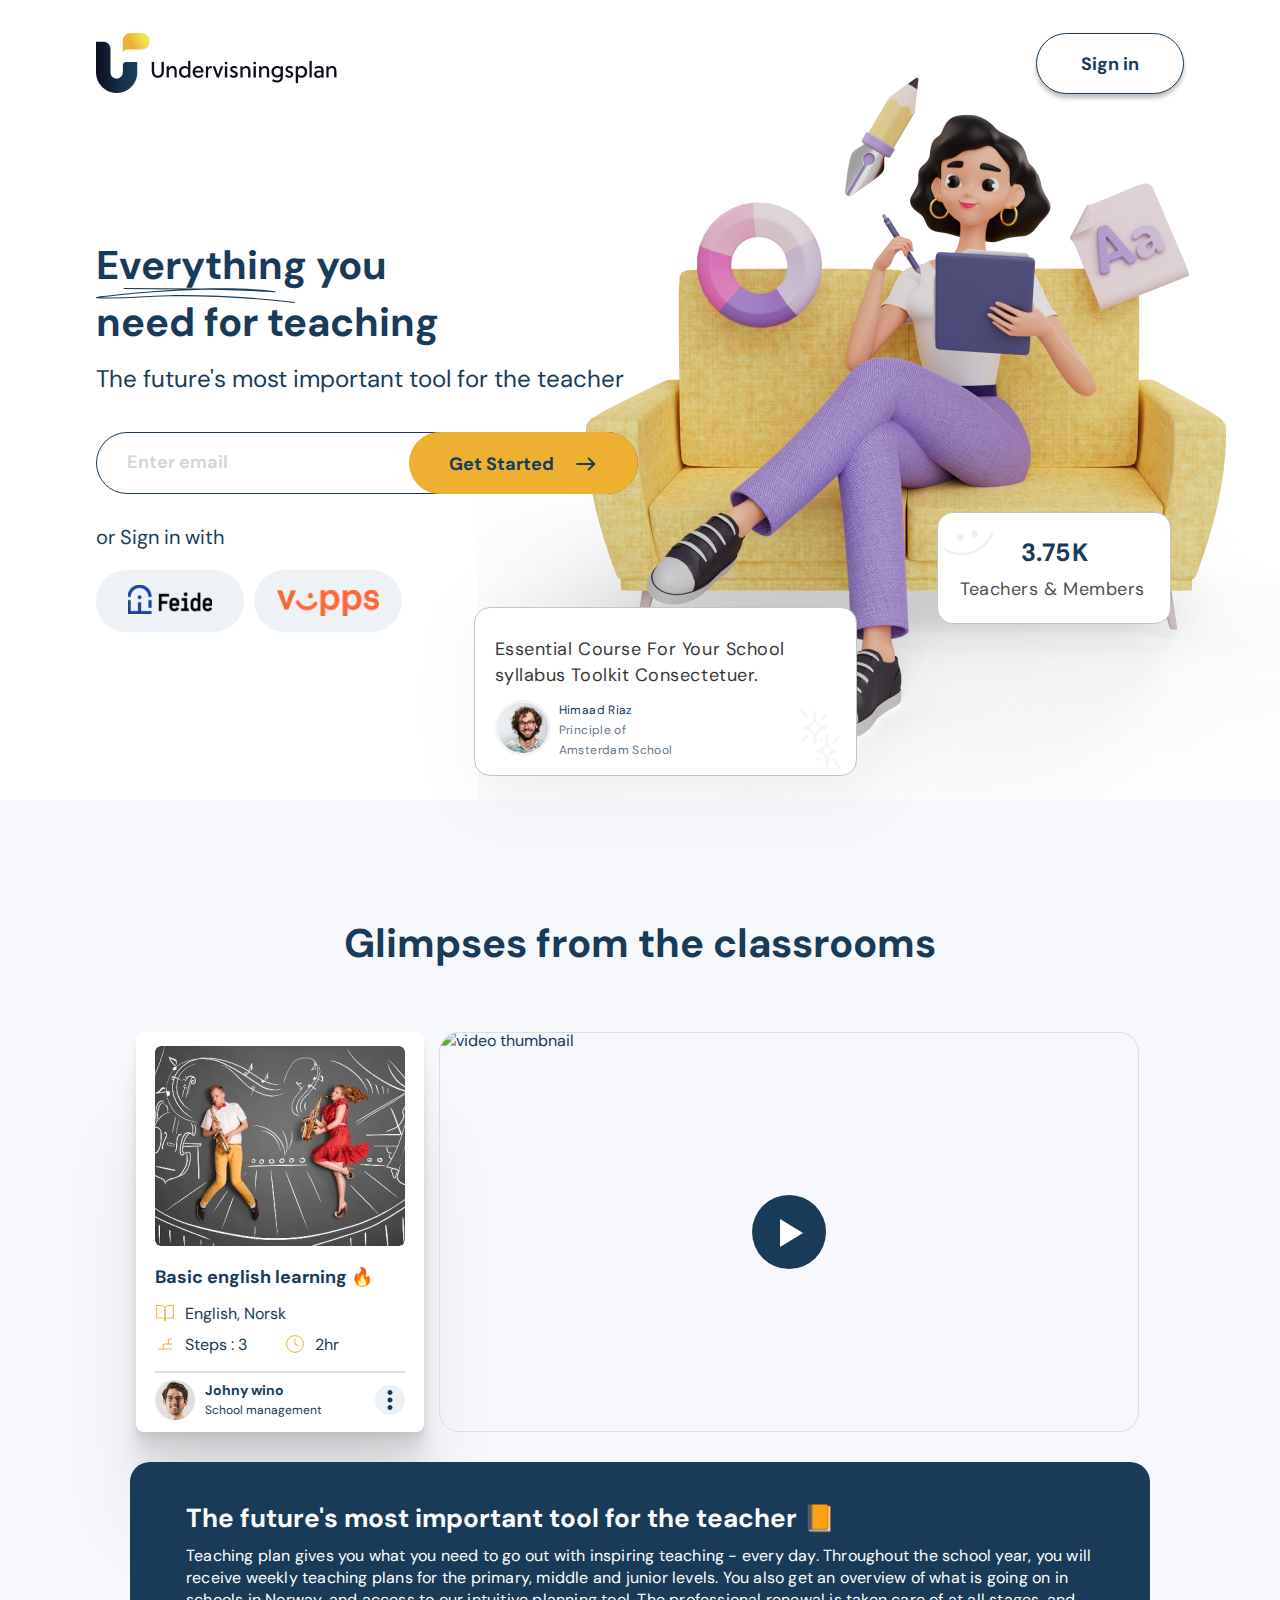
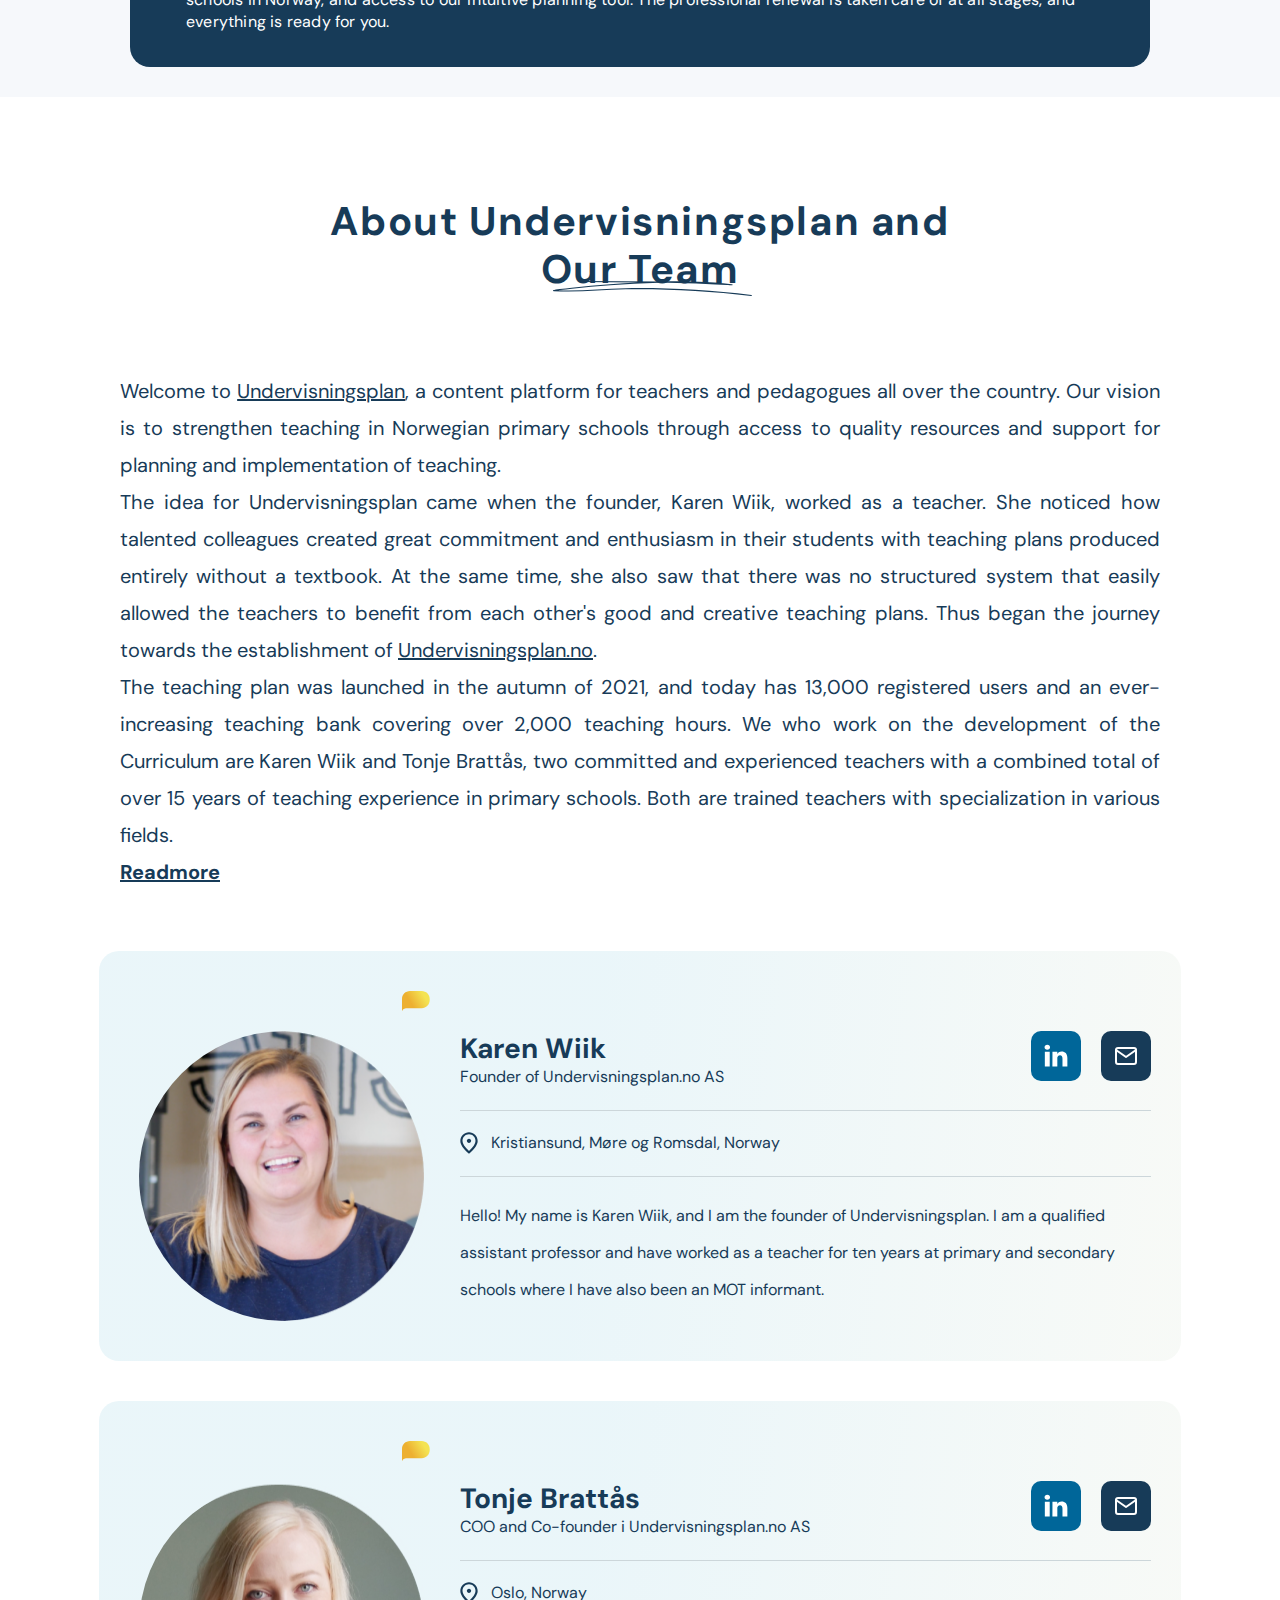
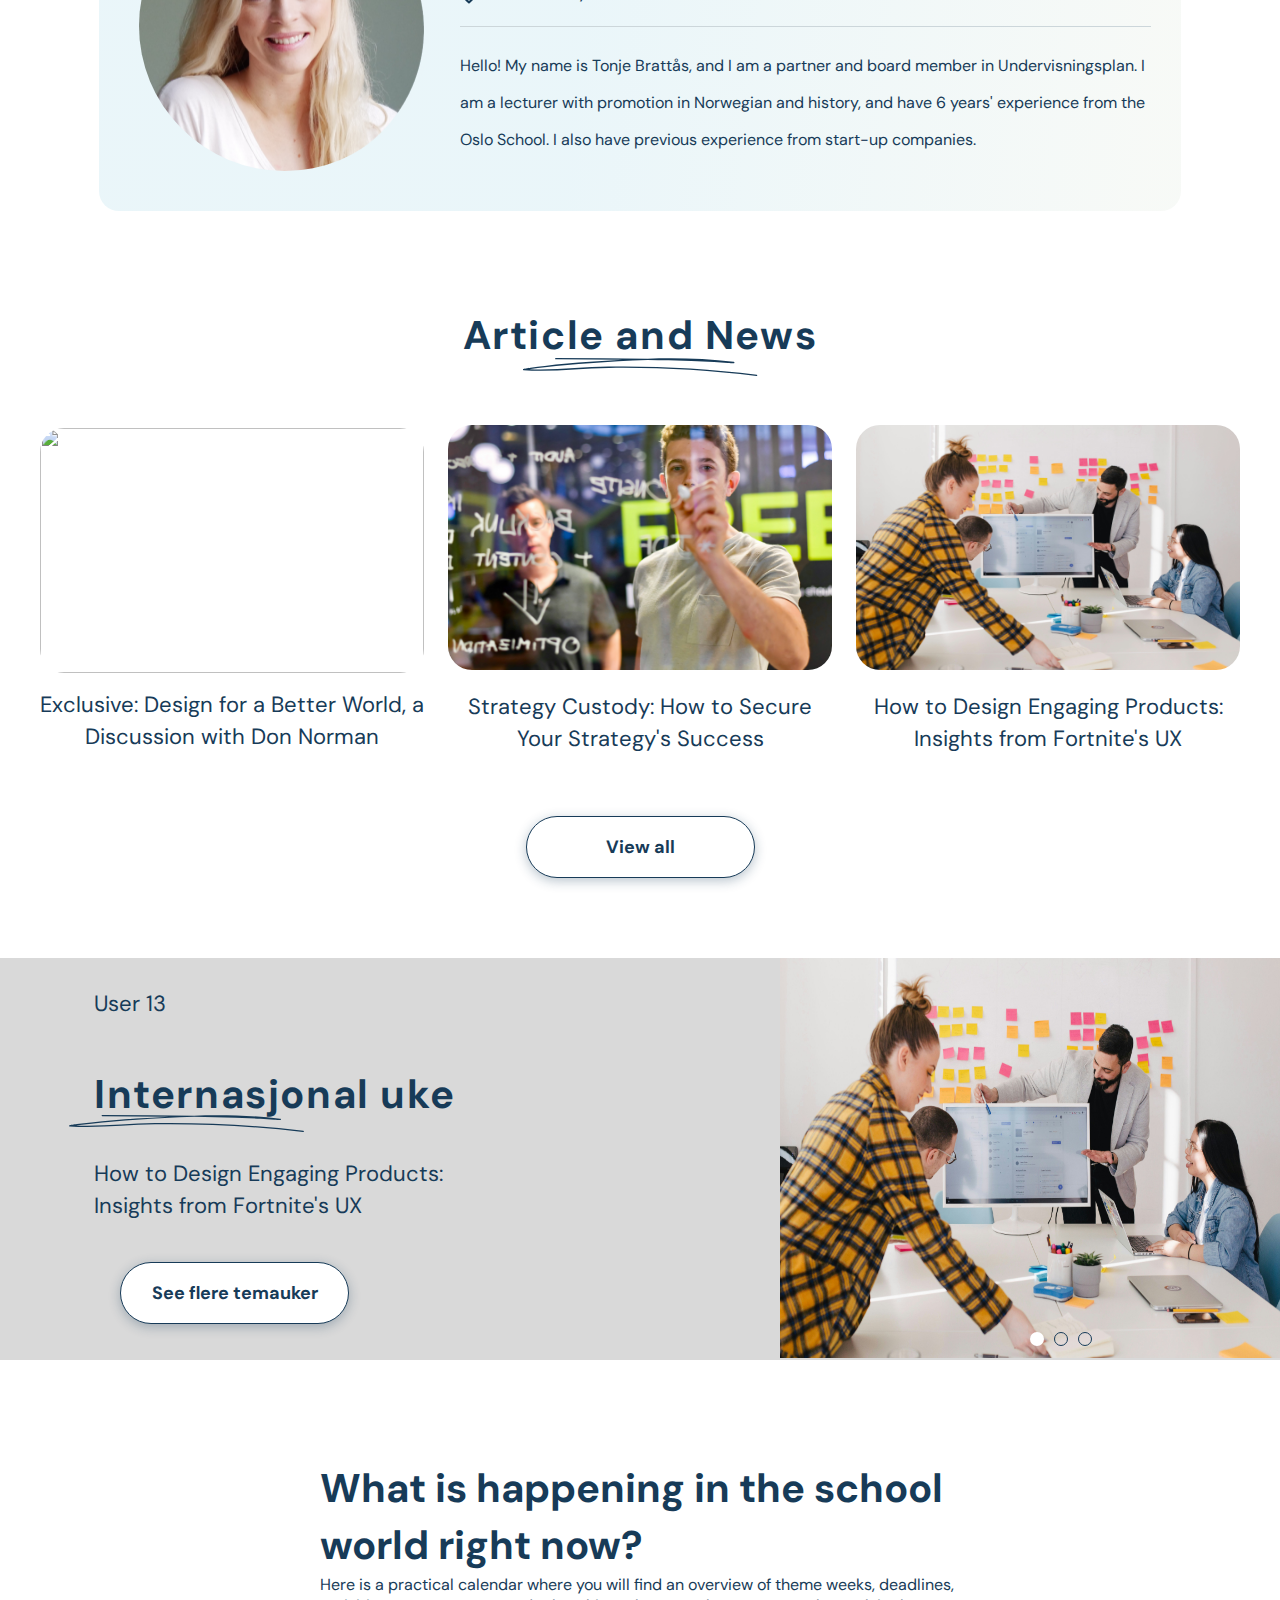
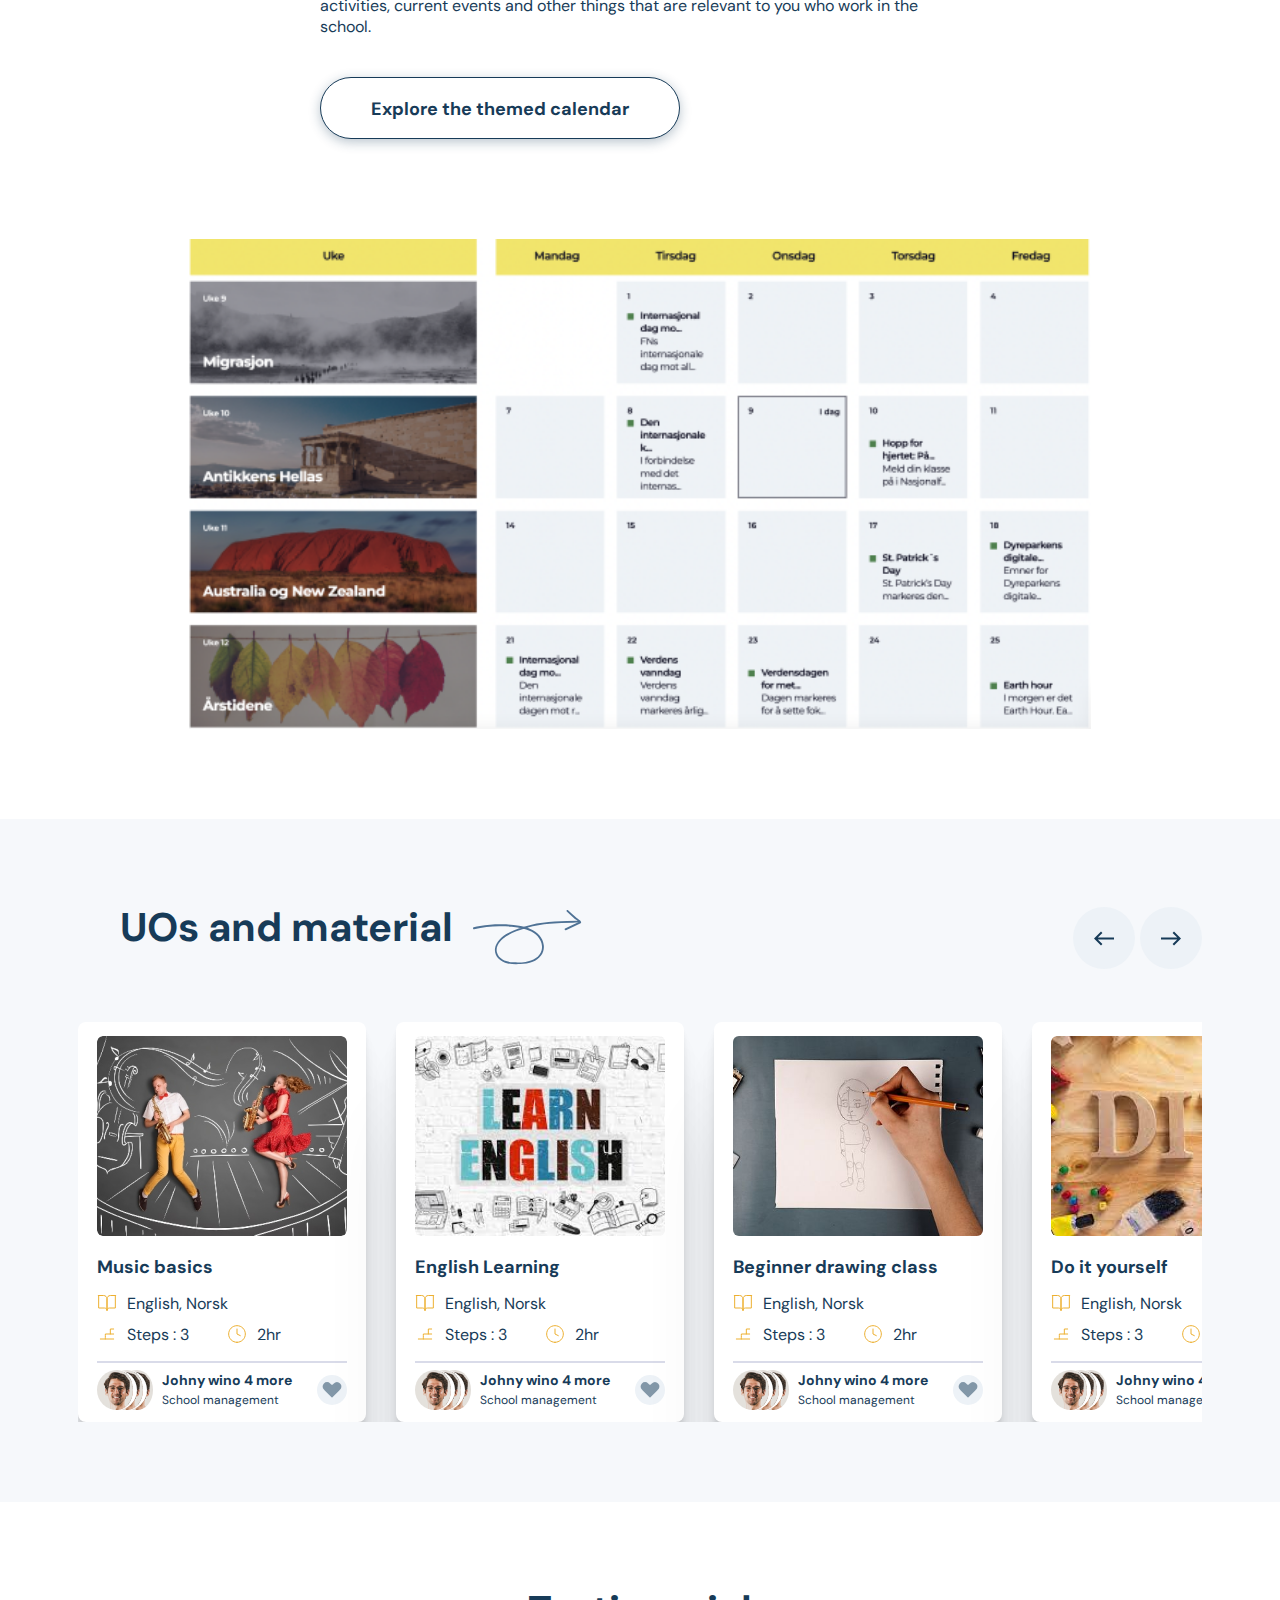
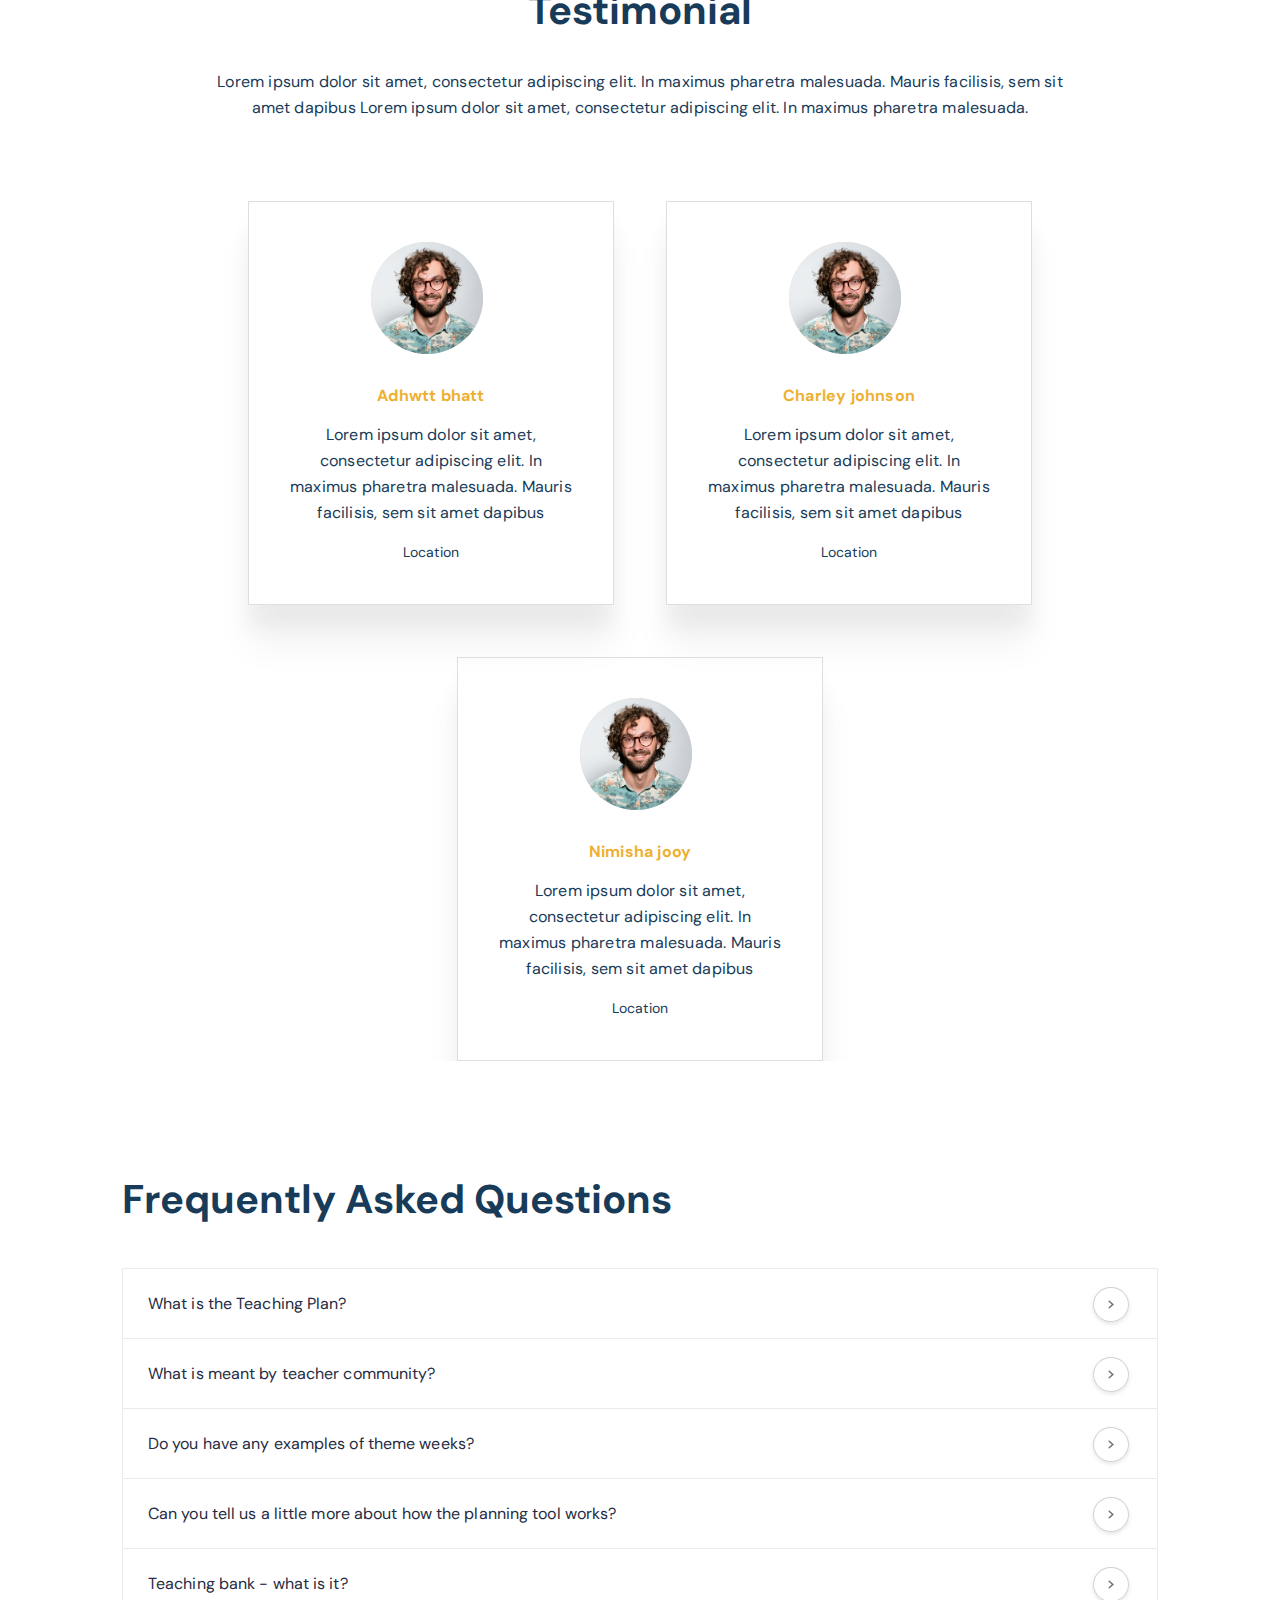
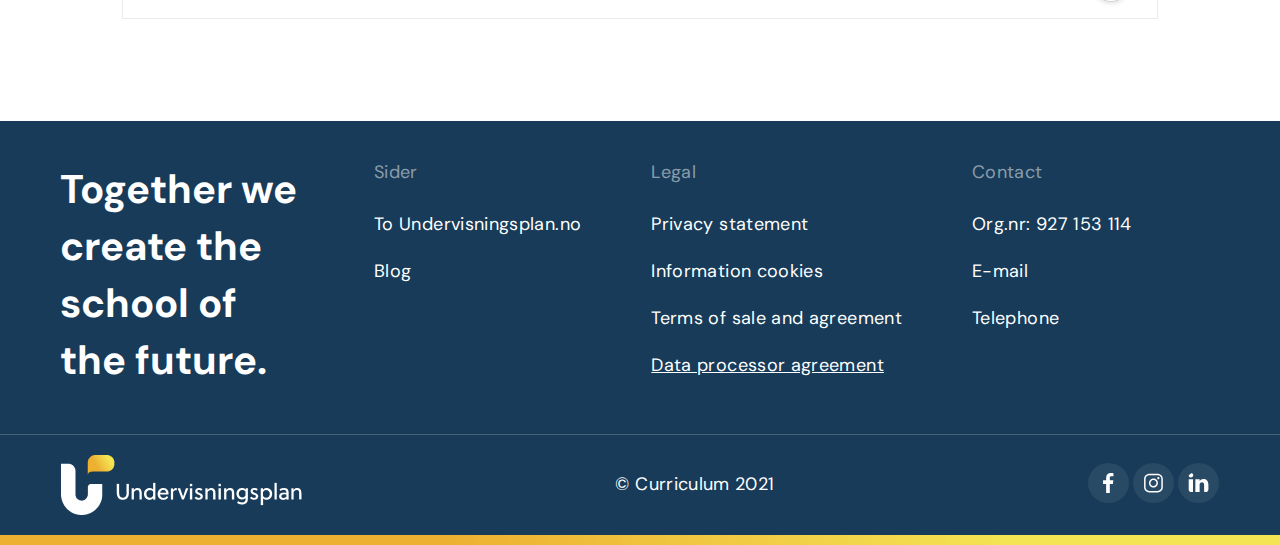
==== commit 4041f8a4: "additional responsive styles" ====
--- a/index.html
+++ b/index.html
@@ -213,22 +213,22 @@
                         <!--lines svg-->
                         <img src="assets/images/lines-landing-page.svg" alt="scribbled lines" class="lines">
                     </h1>
-                    <div class="news-card">
-                        <div class="news-card-item">
-                            <img src="assets/images/mailchimp-Hv9CS6KZayQ-unsplash.jpg" alt="">
-                            <p>Exclusive: Design for a Better World, a Discussion with Don Norman</p>
-                        </div>
-                        <div class="news-card-item">
-                            <img src="assets/images/diggity-marketing-s8HyIEe7lF0-unsplash.jpg" alt="">
-                            <p>Strategy Custody: How to Secure Your Strategy's Success</p>
-                        </div>
-                        <div class="news-card-item">
-                            <img src="assets/images/jason-goodman-bzqU01v-G54-unsplash.jpg" alt="">
-                            <p>How to Design Engaging Products: Insights from Fortnite's UX</p>
-                        </div>
-                    </div>
-                    <button class="expand"><a href="#">View all</a></button>
-                </div>
+                </div>
+                <div class="news-card">
+                    <div class="news-card-item">
+                        <img src="assets/images/mailchimp-Hv9CS6KZayQ-unsplash.jpg" alt="">
+                        <p>Exclusive: Design for a Better World, a Discussion with Don Norman</p>
+                    </div>
+                    <div class="news-card-item">
+                        <img src="assets/images/diggity-marketing-s8HyIEe7lF0-unsplash.jpg" alt="">
+                        <p>Strategy Custody: How to Secure Your Strategy's Success</p>
+                    </div>
+                    <div class="news-card-item">
+                        <img src="assets/images/jason-goodman-bzqU01v-G54-unsplash.jpg" alt="">
+                        <p>How to Design Engaging Products: Insights from Fortnite's UX</p>
+                    </div>
+                </div>
+                <button class="expand"><a href="#">View all</a></button>
             </div>
         </section>
         <!--content ad-->
@@ -553,6 +553,7 @@
                 </div>
             </div>
         </section>
+        <!--footer-->
         <footer>
             <div class="footer">
                 <div class="details">
--- a/assets/styles/style.css
+++ b/assets/styles/style.css
@@ -68,7 +68,7 @@
 }
 
 .hero-section{
-    width: 886px;
+    width: 50%;
     height: 395px;
     margin: 106px 458px 172px 96px;
     position: relative;
@@ -662,6 +662,13 @@
     margin-top: 20px;
 }
 
+.news{
+    display: flex;
+    flex-direction: column;
+    justify-content: center;
+    align-items: center;
+}
+
 .news-heading > h1{
     font-size: 40px;
     line-height: 48px;
@@ -679,10 +686,11 @@
 }
 
 .news-card{
-    margin: 66px 120px 61px;
+    margin: 66px auto 61px;
     display: flex;
     gap: 24px;
     justify-content: center;
+    align-items: center;
     flex-wrap: wrap;
 }
 
@@ -712,7 +720,7 @@
     border: 1px solid var(--primary-color);
     background-color: rgba(255, 255, 255, 1);
     box-shadow: 0px 3px 12px 0px rgba(23, 59, 88, 0.3);
-    margin: 0 45% 80px;
+    margin: 0 0 80px;
 }
 
 button.expand:hover{
@@ -892,13 +900,15 @@
 .card-container{
     display: flex;
     gap: 30px;
-    margin: 66px 78px 0 120px;
-    justify-content: center;
-    flex-wrap: wrap;
+    margin: 66px 78px 0;
+    /* justify-content: center; */
+    overflow-x: scroll;
+    /* flex-wrap: wrap; */
 }
 
 .material-container .content-card{
     margin:0;
+    flex: 1;
 }
 
 .material-container .profile-info{
@@ -945,7 +955,9 @@
 .testimonial > .card-container{
     margin: 80px 121px 110px;
     gap: 52px;
-    justify-items: baseline;
+    justify-content: center;
+    flex-wrap: wrap;
+    overflow-x: hidden;
 }
 
 .testimonial-card{
@@ -954,9 +966,10 @@
     align-items: center;
     padding: 40px 35.5px;
     width: 366px;
+    height: 404px;
     border: 1px solid rgba(222, 222, 222, 1);
-    box-shadow: 0px 22.34px 17.87px 0px rgba(0, 0, 0, 0.04);
-    box-shadow: 0px 41.78px 33.42px 0px rgba(0, 0, 0, 0.05);
+    box-shadow: 0px 22.34px 17.87px 0px rgba(0, 0, 0, 0.04),
+                0px 41.78px 33.42px 0px rgba(0, 0, 0, 0.05);
 }
 
 .testimonial-card > .circle{
